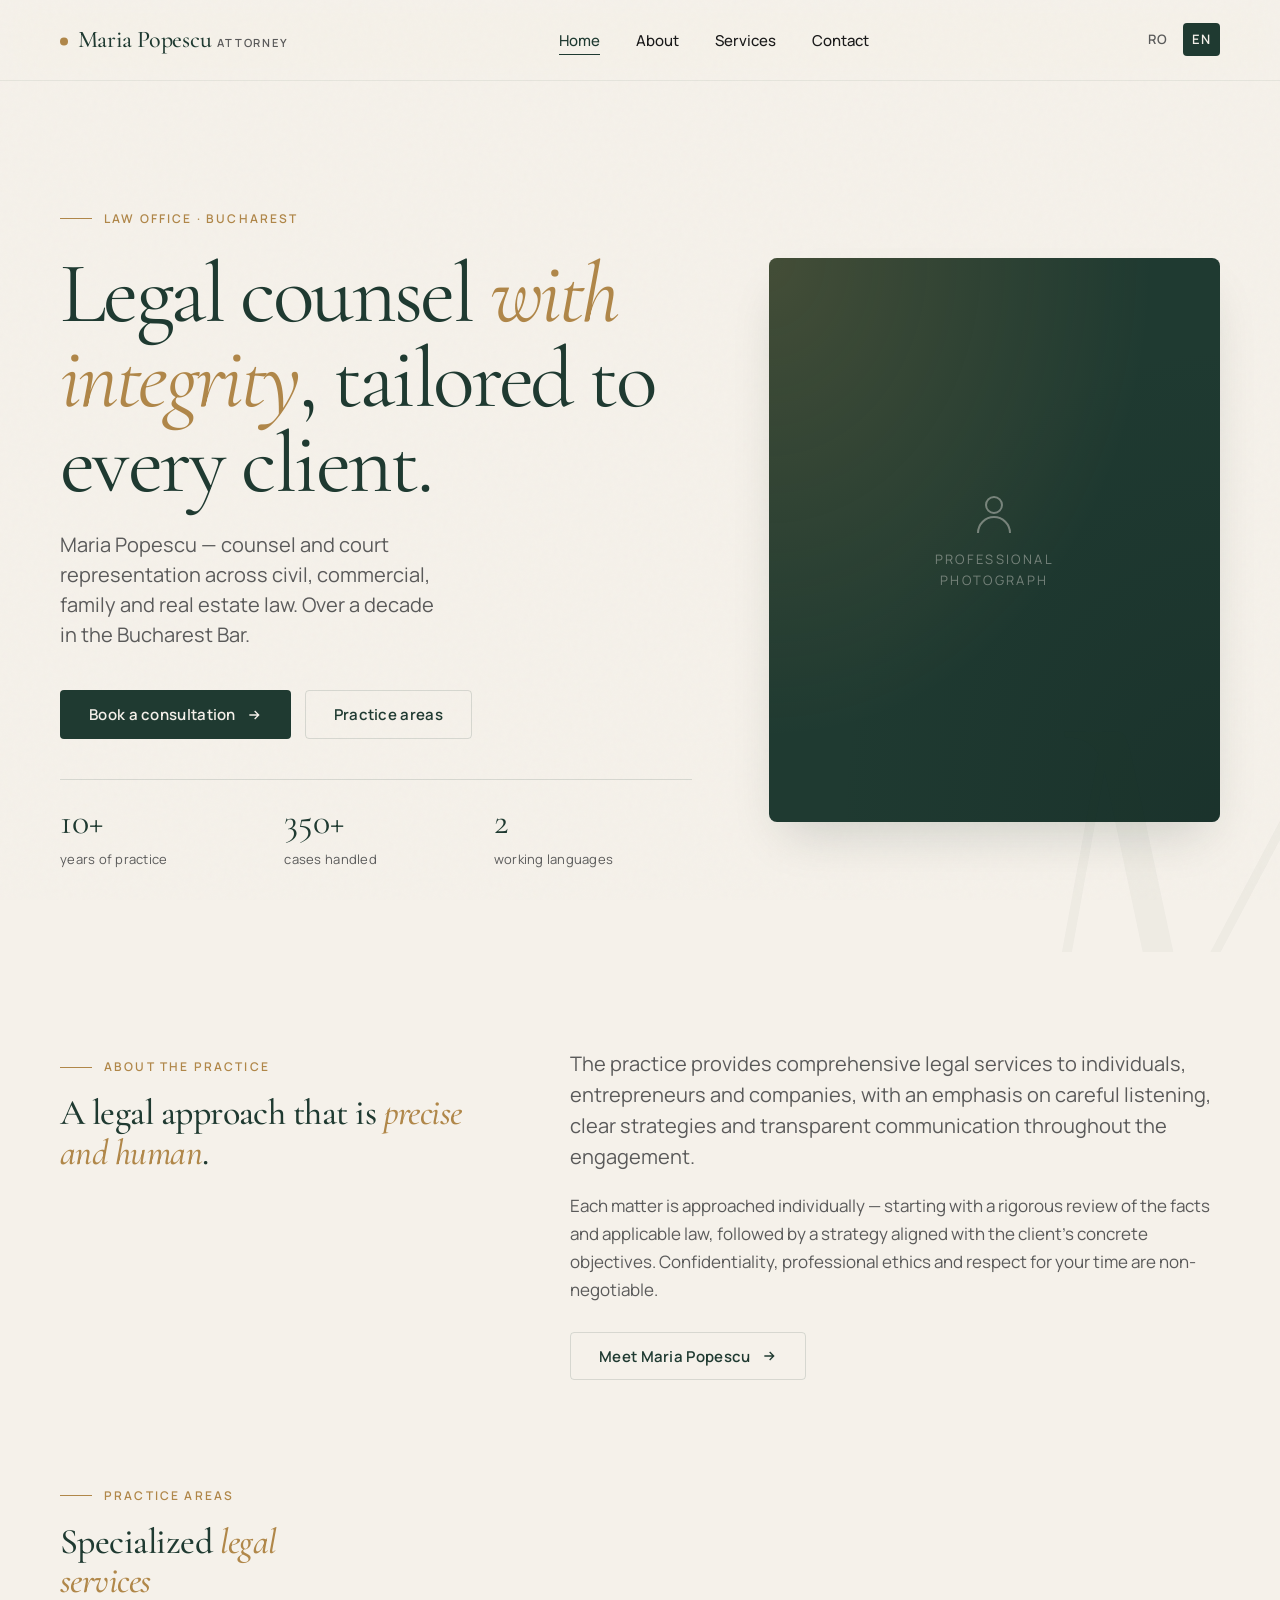
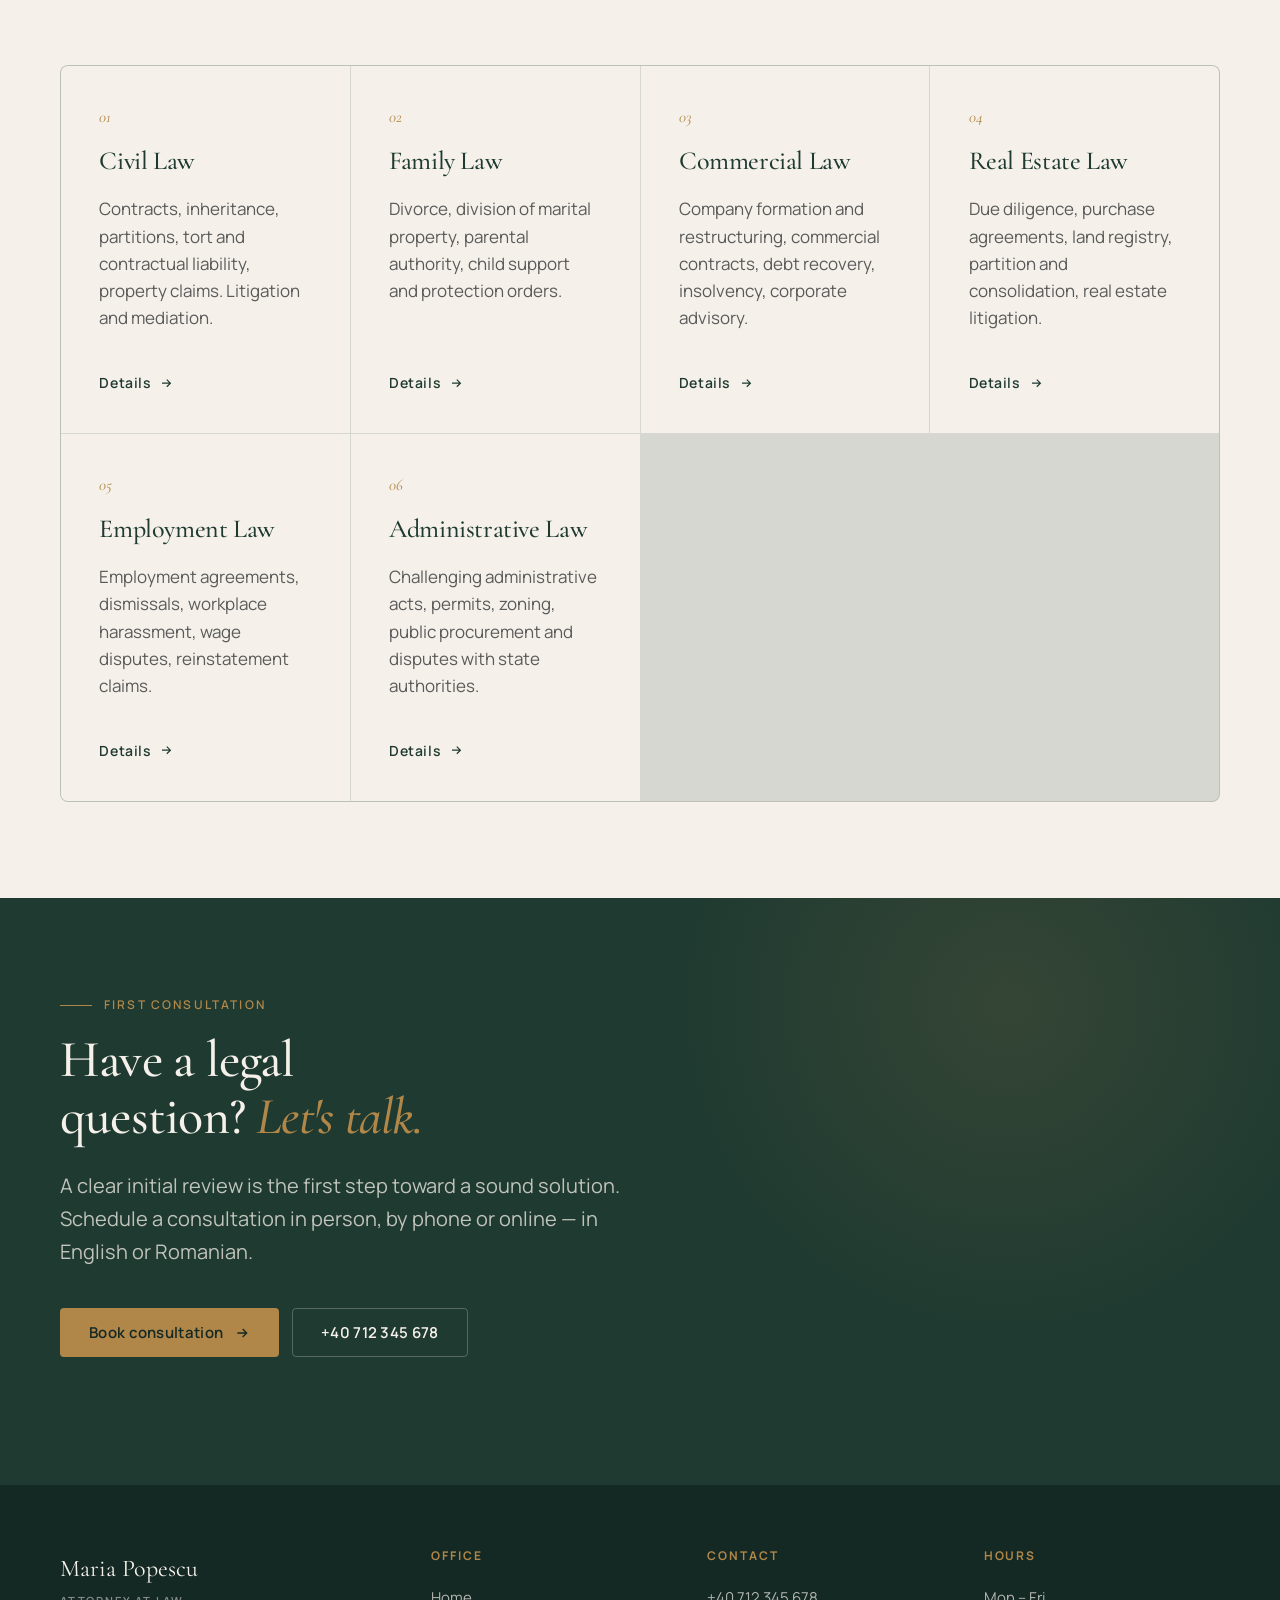
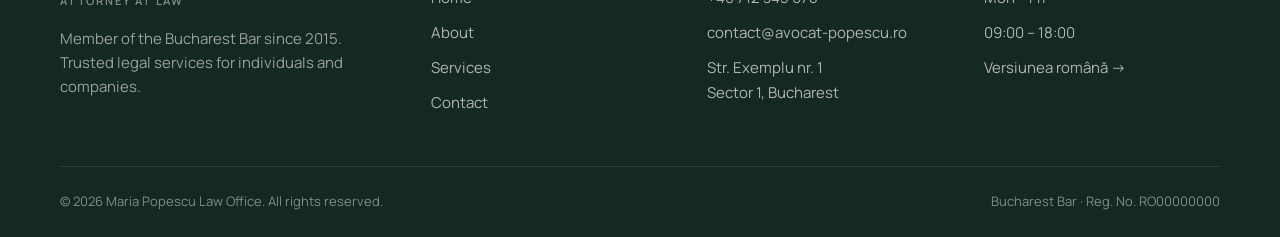
==== en/index.html @ a0d68b74 "first commit" ====
<!doctype html>
<html lang="en">
<head>
  <meta charset="utf-8" />
  <meta name="viewport" content="width=device-width,initial-scale=1" />

  <title>Maria Popescu, Attorney at Law — Bucharest, Romania | Civil, Commercial & Family Law</title>
  <meta name="description" content="Maria Popescu — Bucharest-based attorney with 10+ years of experience in civil, commercial, family and real estate law. Personalized legal counsel and court representation in Romania, in English and Romanian." />
  <meta name="keywords" content="lawyer Bucharest, attorney Romania, English-speaking lawyer Bucharest, Romanian civil law attorney, family law Romania, real estate lawyer Bucharest" />
  <meta name="author" content="Maria Popescu" />
  <meta name="robots" content="index, follow, max-image-preview:large" />
  <link rel="canonical" href="https://avocat-popescu.ro/en/" />

  <link rel="alternate" hreflang="ro" href="https://avocat-popescu.ro/" />
  <link rel="alternate" hreflang="en" href="https://avocat-popescu.ro/en/" />
  <link rel="alternate" hreflang="x-default" href="https://avocat-popescu.ro/" />

  <meta property="og:type" content="website" />
  <meta property="og:locale" content="en_US" />
  <meta property="og:locale:alternate" content="ro_RO" />
  <meta property="og:site_name" content="Maria Popescu, Attorney" />
  <meta property="og:title" content="Maria Popescu, Attorney at Law — Bucharest" />
  <meta property="og:description" content="Bucharest attorney — civil, commercial, family and real estate law. English and Romanian." />
  <meta property="og:url" content="https://avocat-popescu.ro/en/" />
  <meta property="og:image" content="https://avocat-popescu.ro/assets/og-image.jpg" />

  <meta name="twitter:card" content="summary_large_image" />
  <meta name="twitter:title" content="Maria Popescu, Attorney at Law — Bucharest" />
  <meta name="twitter:description" content="Bucharest attorney — civil, commercial, family and real estate law." />

  <meta name="theme-color" content="#1f3a31" />
  <link rel="icon" type="image/svg+xml" href="data:image/svg+xml,%3Csvg xmlns='http://www.w3.org/2000/svg' viewBox='0 0 32 32'%3E%3Crect width='32' height='32' rx='6' fill='%231f3a31'/%3E%3Ctext x='50%25' y='50%25' dy='.35em' text-anchor='middle' font-family='Georgia,serif' font-size='18' font-style='italic' fill='%23b08749'%3EM%3C/text%3E%3C/svg%3E" />

  <link rel="preconnect" href="https://fonts.googleapis.com" />
  <link rel="preconnect" href="https://fonts.gstatic.com" crossorigin />
  <link href="https://fonts.googleapis.com/css2?family=Cormorant+Garamond:ital,wght@0,400;0,500;0,600;1,400;1,500&family=Manrope:wght@300;400;500;600;700&display=swap" rel="stylesheet" />
  <link rel="stylesheet" href="../assets/styles.css" />

  <script type="application/ld+json">
  {
    "@context": "https://schema.org",
    "@graph": [
      {
        "@type": ["LegalService", "LocalBusiness", "Attorney"],
        "@id": "https://avocat-popescu.ro/en/#organization",
        "name": "Maria Popescu Law Office",
        "alternateName": "Maria Popescu, Attorney",
        "description": "Sole practitioner law office in Bucharest, specialized in civil, commercial, family and real estate law.",
        "url": "https://avocat-popescu.ro/en/",
        "telephone": "+40712345678",
        "email": "contact@avocat-popescu.ro",
        "priceRange": "$$",
        "image": "https://avocat-popescu.ro/assets/og-image.jpg",
        "address": {
          "@type": "PostalAddress",
          "streetAddress": "Str. Exemplu nr. 1",
          "addressLocality": "Bucharest",
          "addressRegion": "Sector 1",
          "postalCode": "010001",
          "addressCountry": "RO"
        },
        "geo": { "@type": "GeoCoordinates", "latitude": "44.4268", "longitude": "26.1025" },
        "openingHoursSpecification": [{
          "@type": "OpeningHoursSpecification",
          "dayOfWeek": ["Monday","Tuesday","Wednesday","Thursday","Friday"],
          "opens": "09:00", "closes": "18:00"
        }],
        "areaServed": { "@type": "Country", "name": "Romania" },
        "knowsLanguage": ["ro","en"]
      },
      {
        "@type": "Person",
        "@id": "https://avocat-popescu.ro/en/#person",
        "name": "Maria Popescu",
        "jobTitle": "Attorney at Law",
        "memberOf": { "@type": "Organization", "name": "Bucharest Bar Association" },
        "worksFor": { "@id": "https://avocat-popescu.ro/en/#organization" }
      }
    ]
  }
  </script>
</head>

<body>
  <header class="site-header">
    <div class="container">
      <nav class="nav" aria-label="Main navigation">
        <a href="/en/" class="brand">
          <span class="brand-mark" aria-hidden="true"></span>
          <span>Maria Popescu <small>Attorney</small></span>
        </a>
        <ul class="nav-links" data-open="false">
          <li><a href="/en/" aria-current="page">Home</a></li>
          <li><a href="/en/about.html">About</a></li>
          <li><a href="/en/services.html">Services</a></li>
          <li><a href="/en/contact.html">Contact</a></li>
        </ul>
        <div class="nav-right">
          <div class="lang-switch">
            <a href="/">RO</a>
            <a href="/en/" class="active">EN</a>
          </div>
          <button class="nav-toggle" type="button" aria-expanded="false" aria-label="Open menu"><span></span></button>
        </div>
      </nav>
    </div>
  </header>

  <main>
    <section class="hero">
      <div class="container">
        <div class="hero-grid">
          <div class="hero-content">
            <div class="hero-meta fade-up">
              <span class="eyebrow">Law Office · Bucharest</span>
            </div>
            <h1 class="fade-up delay-1">
              Legal counsel <em>with integrity</em>, tailored to every client.
            </h1>
            <p class="hero-tagline fade-up delay-2">
              Maria Popescu — counsel and court representation across civil, commercial, family and real estate law. Over a decade in the Bucharest Bar.
            </p>
            <div class="hero-actions fade-up delay-3">
              <a href="/en/contact.html" class="btn btn-primary btn-arrow">
                Book a consultation
                <svg viewBox="0 0 24 24" fill="none" stroke="currentColor" stroke-width="2"><path d="M5 12h14M13 6l6 6-6 6"/></svg>
              </a>
              <a href="/en/services.html" class="btn btn-ghost">Practice areas</a>
            </div>
            <div class="hero-stats fade-up delay-4">
              <div class="hero-stat"><span class="num">10+</span><span class="label">years of practice</span></div>
              <div class="hero-stat"><span class="num">350+</span><span class="label">cases handled</span></div>
              <div class="hero-stat"><span class="num">2</span><span class="label">working languages</span></div>
            </div>
          </div>
          <div class="hero-visual fade-up delay-2">
            <div class="hero-portrait">
              <div class="hero-decoration" aria-hidden="true"></div>
              <div class="hero-portrait-placeholder" aria-hidden="true">
                <svg viewBox="0 0 24 24" fill="none" stroke="currentColor" stroke-width="1"><circle cx="12" cy="8" r="4"/><path d="M4 22c0-4.4 3.6-8 8-8s8 3.6 8 8"/></svg>
                <span>Professional<br>photograph</span>
              </div>
            </div>
          </div>
        </div>
        <span class="hero-bg-letter" aria-hidden="true">M</span>
      </div>
    </section>

    <section class="section">
      <div class="container">
        <div class="two-col reveal">
          <div>
            <span class="eyebrow">About the practice</span>
            <h2 style="margin-top:1rem">A legal approach that is <em style="font-style:italic;color:var(--color-accent)">precise and human</em>.</h2>
          </div>
          <div>
            <p class="lead">
              The practice provides comprehensive legal services to individuals, entrepreneurs and companies, with an emphasis on careful listening, clear strategies and transparent communication throughout the engagement.
            </p>
            <p style="margin-top:1.25rem; color:var(--color-ink-muted)">
              Each matter is approached individually — starting with a rigorous review of the facts and applicable law, followed by a strategy aligned with the client's concrete objectives. Confidentiality, professional ethics and respect for your time are non-negotiable.
            </p>
            <p style="margin-top:1.75rem">
              <a href="/en/about.html" class="btn btn-ghost btn-arrow">
                Meet Maria Popescu
                <svg viewBox="0 0 24 24" fill="none" stroke="currentColor" stroke-width="2"><path d="M5 12h14M13 6l6 6-6 6"/></svg>
              </a>
            </p>
          </div>
        </div>
      </div>
    </section>

    <section class="section" style="padding-top:0">
      <div class="container">
        <div class="section-header reveal">
          <span class="eyebrow">Practice areas</span>
          <h2>Specialized <em style="font-style:italic;color:var(--color-accent)">legal services</em></h2>
        </div>
        <div class="services-grid reveal">
          <article class="service-card">
            <span class="service-num">01</span>
            <h3>Civil Law</h3>
            <p>Contracts, inheritance, partitions, tort and contractual liability, property claims. Litigation and mediation.</p>
            <a href="/en/services.html#civil" class="service-link">Details
              <svg viewBox="0 0 24 24" fill="none" stroke="currentColor" stroke-width="2"><path d="M5 12h14M13 6l6 6-6 6"/></svg></a>
          </article>
          <article class="service-card">
            <span class="service-num">02</span>
            <h3>Family Law</h3>
            <p>Divorce, division of marital property, parental authority, child support and protection orders.</p>
            <a href="/en/services.html#family" class="service-link">Details
              <svg viewBox="0 0 24 24" fill="none" stroke="currentColor" stroke-width="2"><path d="M5 12h14M13 6l6 6-6 6"/></svg></a>
          </article>
          <article class="service-card">
            <span class="service-num">03</span>
            <h3>Commercial Law</h3>
            <p>Company formation and restructuring, commercial contracts, debt recovery, insolvency, corporate advisory.</p>
            <a href="/en/services.html#commercial" class="service-link">Details
              <svg viewBox="0 0 24 24" fill="none" stroke="currentColor" stroke-width="2"><path d="M5 12h14M13 6l6 6-6 6"/></svg></a>
          </article>
          <article class="service-card">
            <span class="service-num">04</span>
            <h3>Real Estate Law</h3>
            <p>Due diligence, purchase agreements, land registry, partition and consolidation, real estate litigation.</p>
            <a href="/en/services.html#realestate" class="service-link">Details
              <svg viewBox="0 0 24 24" fill="none" stroke="currentColor" stroke-width="2"><path d="M5 12h14M13 6l6 6-6 6"/></svg></a>
          </article>
          <article class="service-card">
            <span class="service-num">05</span>
            <h3>Employment Law</h3>
            <p>Employment agreements, dismissals, workplace harassment, wage disputes, reinstatement claims.</p>
            <a href="/en/services.html#employment" class="service-link">Details
              <svg viewBox="0 0 24 24" fill="none" stroke="currentColor" stroke-width="2"><path d="M5 12h14M13 6l6 6-6 6"/></svg></a>
          </article>
          <article class="service-card">
            <span class="service-num">06</span>
            <h3>Administrative Law</h3>
            <p>Challenging administrative acts, permits, zoning, public procurement and disputes with state authorities.</p>
            <a href="/en/services.html#administrative" class="service-link">Details
              <svg viewBox="0 0 24 24" fill="none" stroke="currentColor" stroke-width="2"><path d="M5 12h14M13 6l6 6-6 6"/></svg></a>
          </article>
        </div>
      </div>
    </section>

    <section class="cta-strip">
      <div class="container">
        <div class="reveal">
          <span class="eyebrow" style="color:var(--color-accent)">First consultation</span>
          <h2 style="margin-top:1rem">Have a legal question? <em>Let's talk.</em></h2>
          <p>A clear initial review is the first step toward a sound solution. Schedule a consultation in person, by phone or online — in English or Romanian.</p>
          <div class="hero-actions">
            <a href="/en/contact.html" class="btn btn-primary btn-arrow">Book consultation
              <svg viewBox="0 0 24 24" fill="none" stroke="currentColor" stroke-width="2"><path d="M5 12h14M13 6l6 6-6 6"/></svg></a>
            <a href="tel:+40712345678" class="btn btn-ghost">+40 712 345 678</a>
          </div>
        </div>
      </div>
    </section>
  </main>

  <footer class="site-footer">
    <div class="container">
      <div class="footer-grid">
        <div>
          <span class="footer-brand">Maria Popescu<small>Attorney at Law</small></span>
          <p style="color:rgba(245,241,234,0.6); max-width:32ch; font-size:0.9375rem; line-height:1.6">
            Member of the Bucharest Bar since 2015. Trusted legal services for individuals and companies.
          </p>
        </div>
        <div class="footer-col">
          <h4>Office</h4>
          <ul>
            <li><a href="/en/">Home</a></li>
            <li><a href="/en/about.html">About</a></li>
            <li><a href="/en/services.html">Services</a></li>
            <li><a href="/en/contact.html">Contact</a></li>
          </ul>
        </div>
        <div class="footer-col">
          <h4>Contact</h4>
          <ul>
            <li><a href="tel:+40712345678">+40 712 345 678</a></li>
            <li><a href="mailto:contact@avocat-popescu.ro">contact@avocat-popescu.ro</a></li>
            <li>Str. Exemplu nr. 1<br>Sector 1, Bucharest</li>
          </ul>
        </div>
        <div class="footer-col">
          <h4>Hours</h4>
          <ul>
            <li>Mon – Fri</li>
            <li>09:00 – 18:00</li>
            <li style="margin-top:0.5rem"><a href="/">Versiunea română →</a></li>
          </ul>
        </div>
      </div>
      <div class="footer-meta">
        <span>© <span data-year>2026</span> Maria Popescu Law Office. All rights reserved.</span>
        <span>Bucharest Bar · Reg. No. RO00000000</span>
      </div>
    </div>
  </footer>

  <script src="../assets/script.js" defer></script>
</body>
</html>
---- assets/styles.css ----
/* =========================================================
   DESIGN TOKENS
   ========================================================= */
:root {
  /* Colors */
  --color-bg: #f5f1ea;
  --color-bg-dim: #ebe5d9;
  --color-bg-card: #faf7f1;
  --color-ink: #1a1a1a;
  --color-ink-muted: #5a5a5a;
  --color-ink-soft: #8a8a8a;
  --color-primary: #1f3a31;
  --color-primary-dark: #142824;
  --color-primary-soft: #2d4f43;
  --color-accent: #b08749;
  --color-accent-dark: #8f6c34;
  --color-line: rgba(31, 58, 49, 0.14);
  --color-line-soft: rgba(31, 58, 49, 0.07);

  /* Typography */
  --font-display: 'Cormorant Garamond', 'Times New Roman', serif;
  --font-body: 'Manrope', -apple-system, BlinkMacSystemFont, sans-serif;

  /* Scale */
  --step-fluid-1: clamp(0.875rem, 0.85rem + 0.1vw, 0.9375rem);
  --step-fluid-2: clamp(1rem, 0.96rem + 0.2vw, 1.0625rem);
  --step-fluid-3: clamp(1.125rem, 1.08rem + 0.3vw, 1.25rem);
  --step-fluid-4: clamp(1.375rem, 1.3rem + 0.5vw, 1.625rem);
  --step-fluid-5: clamp(1.75rem, 1.55rem + 1vw, 2.25rem);
  --step-fluid-6: clamp(2.25rem, 1.9rem + 1.75vw, 3.25rem);
  --step-fluid-7: clamp(3rem, 2.2rem + 4vw, 5.5rem);

  /* Spacing */
  --space-3xs: 0.25rem;
  --space-2xs: 0.5rem;
  --space-xs: 0.75rem;
  --space-sm: 1rem;
  --space-md: 1.5rem;
  --space-lg: 2.5rem;
  --space-xl: 4rem;
  --space-2xl: 6rem;
  --space-3xl: 9rem;

  /* Layout */
  --max-width: 1240px;
  --gutter: clamp(1.25rem, 4vw, 2.5rem);

  /* Effects */
  --radius-sm: 4px;
  --radius-md: 8px;
  --radius-lg: 16px;
  --shadow-sm: 0 1px 2px rgba(20, 40, 36, 0.06);
  --shadow-md: 0 8px 24px -8px rgba(20, 40, 36, 0.12);
  --shadow-lg: 0 24px 48px -16px rgba(20, 40, 36, 0.18);
  --transition: 280ms cubic-bezier(0.22, 1, 0.36, 1);
}

/* =========================================================
   RESET / BASE
   ========================================================= */
*, *::before, *::after { box-sizing: border-box; }

* { margin: 0; padding: 0; }

html {
  scroll-behavior: smooth;
  -webkit-text-size-adjust: 100%;
  text-size-adjust: 100%;
}

body {
  font-family: var(--font-body);
  font-size: var(--step-fluid-2);
  line-height: 1.65;
  color: var(--color-ink);
  background: var(--color-bg);
  font-weight: 400;
  -webkit-font-smoothing: antialiased;
  -moz-osx-font-smoothing: grayscale;
  overflow-x: hidden;
  min-height: 100vh;
}

img, picture, svg {
  display: block;
  max-width: 100%;
  height: auto;
}

a {
  color: inherit;
  text-decoration: none;
  transition: color var(--transition);
}

button {
  font: inherit;
  cursor: pointer;
  background: none;
  border: none;
  color: inherit;
}

ul, ol { list-style: none; }

::selection {
  background: var(--color-primary);
  color: var(--color-bg);
}

/* Subtle paper grain texture overlay */
body::before {
  content: '';
  position: fixed;
  inset: 0;
  pointer-events: none;
  z-index: 1000;
  opacity: 0.025;
  mix-blend-mode: multiply;
  background-image: url("data:image/svg+xml,%3Csvg viewBox='0 0 200 200' xmlns='http://www.w3.org/2000/svg'%3E%3Cfilter id='noise'%3E%3CfeTurbulence type='fractalNoise' baseFrequency='0.9' numOctaves='3' /%3E%3C/filter%3E%3Crect width='100%25' height='100%25' filter='url(%23noise)' /%3E%3C/svg%3E");
}

/* =========================================================
   TYPOGRAPHY
   ========================================================= */
h1, h2, h3, h4 {
  font-family: var(--font-display);
  font-weight: 500;
  line-height: 1.1;
  letter-spacing: -0.015em;
  color: var(--color-primary);
}

.display {
  font-family: var(--font-display);
  font-size: var(--step-fluid-7);
  font-weight: 400;
  line-height: 1;
  letter-spacing: -0.025em;
  color: var(--color-primary);
}

.display em {
  font-style: italic;
  color: var(--color-accent);
  font-weight: 400;
}

h1 { font-size: var(--step-fluid-6); }
h2 { font-size: var(--step-fluid-5); }
h3 { font-size: var(--step-fluid-4); }
h4 { font-size: var(--step-fluid-3); }

p { max-width: 65ch; }

.lead {
  font-size: var(--step-fluid-3);
  line-height: 1.55;
  color: var(--color-ink-muted);
  max-width: 58ch;
}

.eyebrow {
  font-family: var(--font-body);
  font-size: 0.75rem;
  font-weight: 600;
  letter-spacing: 0.18em;
  text-transform: uppercase;
  color: var(--color-accent);
  display: inline-flex;
  align-items: center;
  gap: 0.75rem;
}

.eyebrow::before {
  content: '';
  display: inline-block;
  width: 2rem;
  height: 1px;
  background: var(--color-accent);
}

/* =========================================================
   LAYOUT PRIMITIVES
   ========================================================= */
.container {
  width: 100%;
  max-width: var(--max-width);
  margin-inline: auto;
  padding-inline: var(--gutter);
}

.section {
  padding-block: clamp(3.5rem, 8vw, 6rem);
}

.section-tight { padding-block: clamp(2.5rem, 5vw, 4rem); }

.divider {
  height: 1px;
  background: var(--color-line);
  margin-block: 0;
}

/* =========================================================
   HEADER / NAV
   ========================================================= */
.site-header {
  position: sticky;
  top: 0;
  z-index: 100;
  background: rgba(245, 241, 234, 0.85);
  backdrop-filter: saturate(180%) blur(16px);
  -webkit-backdrop-filter: saturate(180%) blur(16px);
  border-bottom: 1px solid var(--color-line-soft);
}

.nav {
  display: flex;
  align-items: center;
  justify-content: space-between;
  padding-block: 1.25rem;
  gap: var(--space-md);
}

.brand {
  display: flex;
  align-items: baseline;
  gap: 0.6rem;
  font-family: var(--font-display);
  font-size: 1.5rem;
  font-weight: 500;
  color: var(--color-primary);
  letter-spacing: -0.01em;
  white-space: nowrap;
}

.brand-mark {
  width: 0.5rem;
  height: 0.5rem;
  background: var(--color-accent);
  border-radius: 50%;
  flex-shrink: 0;
  transform: translateY(-0.1rem);
}

.brand small {
  font-family: var(--font-body);
  font-size: 0.7rem;
  font-weight: 600;
  letter-spacing: 0.16em;
  text-transform: uppercase;
  color: var(--color-ink-muted);
}

.nav-links {
  display: flex;
  align-items: center;
  gap: 2.25rem;
}

.nav-links a {
  font-size: 0.9375rem;
  font-weight: 500;
  color: var(--color-ink);
  position: relative;
  padding-block: 0.25rem;
}

.nav-links a::after {
  content: '';
  position: absolute;
  left: 0;
  bottom: 0;
  width: 100%;
  height: 1px;
  background: var(--color-primary);
  transform: scaleX(0);
  transform-origin: right;
  transition: transform var(--transition);
}

.nav-links a:hover::after,
.nav-links a[aria-current="page"]::after {
  transform: scaleX(1);
  transform-origin: left;
}

.nav-links a[aria-current="page"] { color: var(--color-primary); }

.nav-right {
  display: flex;
  align-items: center;
  gap: var(--space-md);
}

.lang-switch {
  display: inline-flex;
  align-items: center;
  gap: 0.4rem;
  font-size: 0.8125rem;
  font-weight: 600;
  letter-spacing: 0.08em;
  text-transform: uppercase;
  color: var(--color-ink-muted);
}

.lang-switch a {
  padding: 0.35rem 0.55rem;
  border-radius: var(--radius-sm);
  transition: all var(--transition);
}

.lang-switch a.active {
  background: var(--color-primary);
  color: var(--color-bg);
}

.lang-switch a:not(.active):hover {
  color: var(--color-primary);
  background: var(--color-bg-dim);
}

.nav-toggle {
  display: none;
  width: 2.5rem;
  height: 2.5rem;
  align-items: center;
  justify-content: center;
  border: 1px solid var(--color-line);
  border-radius: var(--radius-sm);
}

.nav-toggle span {
  display: block;
  width: 1.1rem;
  height: 1.5px;
  background: var(--color-primary);
  position: relative;
}

.nav-toggle span::before,
.nav-toggle span::after {
  content: '';
  position: absolute;
  left: 0;
  width: 100%;
  height: 1.5px;
  background: var(--color-primary);
  transition: transform var(--transition);
}

.nav-toggle span::before { top: -6px; }
.nav-toggle span::after { top: 6px; }

.nav-toggle[aria-expanded="true"] span { background: transparent; }
.nav-toggle[aria-expanded="true"] span::before { transform: translateY(6px) rotate(45deg); }
.nav-toggle[aria-expanded="true"] span::after  { transform: translateY(-6px) rotate(-45deg); }

/* =========================================================
   BUTTONS
   ========================================================= */
.btn {
  display: inline-flex;
  align-items: center;
  gap: 0.65rem;
  padding: 0.95rem 1.75rem;
  font-size: 0.9375rem;
  font-weight: 600;
  letter-spacing: 0.02em;
  border-radius: var(--radius-sm);
  border: 1px solid transparent;
  transition: all var(--transition);
  cursor: pointer;
  text-align: center;
  line-height: 1;
}

.btn-primary {
  background: var(--color-primary);
  color: var(--color-bg);
}

.btn-primary:hover {
  background: var(--color-primary-dark);
  transform: translateY(-1px);
  box-shadow: var(--shadow-md);
}

.btn-ghost {
  background: transparent;
  color: var(--color-primary);
  border-color: var(--color-line);
}

.btn-ghost:hover {
  background: var(--color-primary);
  color: var(--color-bg);
  border-color: var(--color-primary);
}

.btn-arrow svg {
  width: 1rem;
  height: 1rem;
  transition: transform var(--transition);
}

.btn:hover .btn-arrow svg { transform: translateX(3px); }

/* =========================================================
   HERO
   ========================================================= */
.hero {
  position: relative;
  padding-block: clamp(4rem, 10vw, 8rem) clamp(3rem, 7vw, 5rem);
  overflow: hidden;
}

.hero-grid {
  display: grid;
  grid-template-columns: 1.4fr 1fr;
  gap: clamp(2rem, 6vw, 5rem);
  align-items: center;
}

.hero-content { position: relative; z-index: 2; }

.hero-meta {
  display: flex;
  align-items: center;
  gap: var(--space-md);
  margin-bottom: var(--space-md);
  flex-wrap: wrap;
}

.hero h1 {
  font-size: var(--step-fluid-7);
  font-weight: 400;
  line-height: 0.98;
  letter-spacing: -0.03em;
  margin-bottom: var(--space-md);
}

.hero h1 em {
  font-style: italic;
  font-weight: 400;
  color: var(--color-accent);
}

.hero-tagline {
  font-size: var(--step-fluid-3);
  line-height: 1.5;
  color: var(--color-ink-muted);
  margin-bottom: var(--space-lg);
  max-width: 32ch;
}

.hero-actions {
  display: flex;
  gap: 0.85rem;
  flex-wrap: wrap;
  margin-bottom: var(--space-lg);
}

.hero-stats {
  display: grid;
  grid-template-columns: repeat(3, auto);
  gap: clamp(1.25rem, 3vw, 2.5rem);
  padding-top: var(--space-md);
  border-top: 1px solid var(--color-line);
}

.hero-stat .num {
  font-family: var(--font-display);
  font-size: var(--step-fluid-5);
  line-height: 1;
  color: var(--color-primary);
  display: block;
  margin-bottom: 0.25rem;
}

.hero-stat .label {
  font-size: 0.8125rem;
  color: var(--color-ink-muted);
  letter-spacing: 0.02em;
}

/* Portrait card */
.hero-portrait {
  position: relative;
  aspect-ratio: 4 / 5;
  background: var(--color-primary);
  border-radius: var(--radius-md);
  overflow: hidden;
  box-shadow: var(--shadow-lg);
}

.hero-portrait::before {
  content: '';
  position: absolute;
  inset: 0;
  background:
    radial-gradient(ellipse at top left, rgba(176, 135, 73, 0.25), transparent 60%),
    radial-gradient(ellipse at bottom right, rgba(20, 40, 36, 0.4), transparent 60%);
}

.hero-portrait-placeholder {
  position: absolute;
  inset: 0;
  display: flex;
  flex-direction: column;
  align-items: center;
  justify-content: center;
  gap: 0.75rem;
  color: rgba(245, 241, 234, 0.4);
  font-size: 0.8125rem;
  letter-spacing: 0.18em;
  text-transform: uppercase;
  text-align: center;
  padding: 1.5rem;
}

.hero-portrait-placeholder svg {
  width: 3rem;
  height: 3rem;
  stroke: currentColor;
}

.hero-portrait img {
  position: absolute;
  inset: 0;
  width: 100%;
  height: 100%;
  object-fit: cover;
}

.hero-decoration {
  position: absolute;
  top: -1rem;
  right: -1rem;
  bottom: -1rem;
  left: -1rem;
  border: 1px solid var(--color-accent);
  border-radius: var(--radius-md);
  z-index: -1;
  opacity: 0.4;
}

.hero-bg-letter {
  position: absolute;
  bottom: -12rem;
  right: -6rem;
  font-family: var(--font-display);
  font-size: 32rem;
  font-style: italic;
  color: var(--color-primary);
  opacity: 0.03;
  pointer-events: none;
  line-height: 1;
  z-index: 0;
}

/* =========================================================
   SERVICES / CARDS
   ========================================================= */
.services-grid {
  display: grid;
  grid-template-columns: repeat(auto-fit, minmax(280px, 1fr));
  gap: 1px;
  background: var(--color-line);
  border: 1px solid var(--color-line);
  border-radius: var(--radius-md);
  overflow: hidden;
  margin-top: var(--space-xl);
}

.service-card {
  background: var(--color-bg);
  padding: clamp(1.75rem, 3vw, 2.5rem);
  display: flex;
  flex-direction: column;
  gap: var(--space-sm);
  transition: background var(--transition);
  position: relative;
}

.service-card:hover { background: var(--color-bg-card); }

.service-num {
  font-family: var(--font-display);
  font-size: 1rem;
  font-style: italic;
  color: var(--color-accent);
  display: block;
}

.service-card h3 {
  font-size: var(--step-fluid-4);
  margin-bottom: 0.25rem;
}

.service-card p {
  color: var(--color-ink-muted);
  font-size: var(--step-fluid-2);
  line-height: 1.6;
}

.service-link {
  margin-top: auto;
  padding-top: var(--space-md);
  font-size: 0.875rem;
  font-weight: 600;
  letter-spacing: 0.04em;
  color: var(--color-primary);
  display: inline-flex;
  align-items: center;
  gap: 0.5rem;
}

.service-link svg {
  width: 0.9rem;
  height: 0.9rem;
  transition: transform var(--transition);
}

.service-card:hover .service-link svg { transform: translateX(3px); }

/* Two-column layout */
.two-col {
  display: grid;
  grid-template-columns: 1fr 1.5fr;
  gap: clamp(2rem, 6vw, 5rem);
  align-items: start;
}

.two-col-narrow { grid-template-columns: 1fr 2fr; }

.section-header {
  margin-bottom: var(--space-xl);
}

.section-header h2 {
  margin-top: var(--space-sm);
  max-width: 18ch;
}

/* =========================================================
   ABOUT / BIO
   ========================================================= */
.about-grid {
  display: grid;
  grid-template-columns: 1fr 1.4fr;
  gap: clamp(2rem, 6vw, 5rem);
  align-items: start;
}

.about-image {
  position: sticky;
  top: 6rem;
  aspect-ratio: 3 / 4;
  background: var(--color-primary);
  border-radius: var(--radius-md);
  overflow: hidden;
  box-shadow: var(--shadow-md);
}

.about-image::before {
  content: '';
  position: absolute;
  inset: 0;
  background:
    radial-gradient(ellipse at top, rgba(176, 135, 73, 0.2), transparent 60%);
}

.about-content > * + * { margin-top: var(--space-md); }

.about-content h2 { max-width: 16ch; }

.about-content p { color: var(--color-ink-muted); }

.about-content p.lead { color: var(--color-ink); }

.credentials {
  margin-top: var(--space-xl);
  border-top: 1px solid var(--color-line);
  padding-top: var(--space-lg);
}

.credentials h3 {
  font-family: var(--font-body);
  font-size: 0.75rem;
  font-weight: 700;
  letter-spacing: 0.16em;
  text-transform: uppercase;
  color: var(--color-ink-soft);
  margin-bottom: var(--space-md);
}

.credentials-list {
  display: grid;
  grid-template-columns: repeat(auto-fit, minmax(220px, 1fr));
  gap: var(--space-md) var(--space-lg);
}

.credential-item {
  border-left: 2px solid var(--color-accent);
  padding-left: var(--space-sm);
}

.credential-item .year {
  font-family: var(--font-display);
  font-size: 1.5rem;
  color: var(--color-primary);
  display: block;
}

.credential-item .desc {
  font-size: 0.9375rem;
  color: var(--color-ink-muted);
  line-height: 1.5;
}

/* =========================================================
   CTA STRIP
   ========================================================= */
.cta-strip {
  background: var(--color-primary);
  color: var(--color-bg);
  padding-block: clamp(3.5rem, 7vw, 5.5rem);
  position: relative;
  overflow: hidden;
}

.cta-strip::before {
  content: '';
  position: absolute;
  top: -50%;
  right: -10%;
  width: 50rem;
  height: 50rem;
  background: radial-gradient(circle, rgba(176, 135, 73, 0.15), transparent 60%);
  pointer-events: none;
}

.cta-strip h2 {
  color: var(--color-bg);
  font-size: var(--step-fluid-6);
  max-width: 16ch;
  margin-bottom: var(--space-md);
}

.cta-strip h2 em {
  font-style: italic;
  color: var(--color-accent);
}

.cta-strip p {
  color: rgba(245, 241, 234, 0.75);
  font-size: var(--step-fluid-3);
  max-width: 50ch;
  margin-bottom: var(--space-lg);
}

.cta-strip .btn-primary {
  background: var(--color-accent);
  color: var(--color-primary-dark);
}

.cta-strip .btn-primary:hover {
  background: var(--color-bg);
  color: var(--color-primary-dark);
}

.cta-strip .btn-ghost {
  border-color: rgba(245, 241, 234, 0.25);
  color: var(--color-bg);
}

.cta-strip .btn-ghost:hover {
  background: var(--color-bg);
  color: var(--color-primary);
  border-color: var(--color-bg);
}

/* =========================================================
   CONTACT / FORM
   ========================================================= */
.contact-grid {
  display: grid;
  grid-template-columns: 1fr 1.3fr;
  gap: clamp(2rem, 6vw, 5rem);
  align-items: start;
}

.contact-info > * + * { margin-top: var(--space-lg); }

.contact-block {
  border-top: 1px solid var(--color-line);
  padding-top: var(--space-md);
}

.contact-block .label {
  font-size: 0.75rem;
  font-weight: 700;
  letter-spacing: 0.16em;
  text-transform: uppercase;
  color: var(--color-ink-soft);
  margin-bottom: 0.5rem;
}

.contact-block .value {
  font-family: var(--font-display);
  font-size: var(--step-fluid-4);
  color: var(--color-primary);
  line-height: 1.3;
}

.contact-block a.value:hover { color: var(--color-accent); }

.form-card {
  background: var(--color-bg-card);
  border: 1px solid var(--color-line);
  border-radius: var(--radius-md);
  padding: clamp(1.75rem, 4vw, 2.75rem);
}

.form-field {
  display: flex;
  flex-direction: column;
  gap: 0.4rem;
  margin-bottom: var(--space-md);
}

.form-field label {
  font-size: 0.8125rem;
  font-weight: 600;
  letter-spacing: 0.06em;
  text-transform: uppercase;
  color: var(--color-ink-muted);
}

.form-field input,
.form-field textarea,
.form-field select {
  width: 100%;
  padding: 0.85rem 1rem;
  font: inherit;
  font-size: 0.9375rem;
  color: var(--color-ink);
  background: var(--color-bg);
  border: 1px solid var(--color-line);
  border-radius: var(--radius-sm);
  transition: all var(--transition);
}

.form-field input:focus,
.form-field textarea:focus,
.form-field select:focus {
  outline: none;
  border-color: var(--color-primary);
  box-shadow: 0 0 0 3px rgba(31, 58, 49, 0.08);
}

.form-field textarea {
  resize: vertical;
  min-height: 7rem;
}

.form-row {
  display: grid;
  grid-template-columns: 1fr 1fr;
  gap: var(--space-md);
}

.form-note {
  font-size: 0.8125rem;
  color: var(--color-ink-soft);
  margin-top: var(--space-sm);
}

/* =========================================================
   FOOTER
   ========================================================= */
.site-footer {
  background: var(--color-primary-dark);
  color: rgba(245, 241, 234, 0.7);
  padding-block: var(--space-xl) var(--space-md);
  font-size: 0.9375rem;
}

.footer-grid {
  display: grid;
  grid-template-columns: 1.4fr 1fr 1fr 1fr;
  gap: var(--space-lg);
  padding-bottom: var(--space-lg);
  border-bottom: 1px solid rgba(245, 241, 234, 0.1);
}

.footer-brand {
  font-family: var(--font-display);
  font-size: 1.5rem;
  color: var(--color-bg);
  margin-bottom: var(--space-sm);
  display: block;
}

.footer-brand small {
  font-family: var(--font-body);
  font-size: 0.7rem;
  font-weight: 600;
  letter-spacing: 0.16em;
  text-transform: uppercase;
  color: rgba(245, 241, 234, 0.5);
  display: block;
  margin-top: 0.25rem;
}

.footer-col h4 {
  font-family: var(--font-body);
  font-size: 0.75rem;
  font-weight: 700;
  letter-spacing: 0.16em;
  text-transform: uppercase;
  color: var(--color-accent);
  margin-bottom: var(--space-md);
}

.footer-col ul li { margin-bottom: 0.65rem; }

.footer-col a {
  color: rgba(245, 241, 234, 0.7);
  transition: color var(--transition);
}

.footer-col a:hover { color: var(--color-bg); }

.footer-meta {
  display: flex;
  justify-content: space-between;
  align-items: center;
  padding-top: var(--space-md);
  font-size: 0.8125rem;
  color: rgba(245, 241, 234, 0.5);
  flex-wrap: wrap;
  gap: var(--space-sm);
}

/* =========================================================
   PAGE HEADERS (inner pages)
   ========================================================= */
.page-header {
  padding-block: clamp(3rem, 7vw, 5rem) clamp(2rem, 4vw, 3rem);
  position: relative;
}

.page-header .eyebrow { margin-bottom: var(--space-sm); }

.page-header h1 {
  font-size: var(--step-fluid-7);
  font-weight: 400;
  line-height: 1;
  letter-spacing: -0.025em;
  max-width: 16ch;
  margin-bottom: var(--space-md);
}

.page-header h1 em {
  font-style: italic;
  color: var(--color-accent);
}

.page-header .lead { max-width: 52ch; }

.breadcrumb {
  display: flex;
  align-items: center;
  gap: 0.5rem;
  font-size: 0.8125rem;
  color: var(--color-ink-soft);
  margin-bottom: var(--space-md);
}

.breadcrumb a:hover { color: var(--color-primary); }

.breadcrumb-sep { opacity: 0.4; }

/* =========================================================
   ANIMATIONS
   ========================================================= */
@keyframes fadeUp {
  from { opacity: 0; transform: translateY(20px); }
  to   { opacity: 1; transform: translateY(0); }
}

.fade-up {
  opacity: 0;
  animation: fadeUp 0.9s cubic-bezier(0.22, 1, 0.36, 1) forwards;
}

.fade-up.delay-1 { animation-delay: 0.1s; }
.fade-up.delay-2 { animation-delay: 0.2s; }
.fade-up.delay-3 { animation-delay: 0.3s; }
.fade-up.delay-4 { animation-delay: 0.4s; }

.reveal {
  opacity: 0;
  transform: translateY(24px);
  transition: opacity 0.9s cubic-bezier(0.22, 1, 0.36, 1),
              transform 0.9s cubic-bezier(0.22, 1, 0.36, 1);
}

.reveal.in-view {
  opacity: 1;
  transform: translateY(0);
}

@media (prefers-reduced-motion: reduce) {
  *, *::before, *::after {
    animation-duration: 0.01ms !important;
    animation-iteration-count: 1 !important;
    transition-duration: 0.01ms !important;
    scroll-behavior: auto !important;
  }
}

/* =========================================================
   RESPONSIVE
   ========================================================= */
@media (max-width: 900px) {
  .hero-grid { grid-template-columns: 1fr; }
  .hero-portrait { max-width: 380px; margin-inline: auto; }
  .two-col, .two-col-narrow, .about-grid, .contact-grid {
    grid-template-columns: 1fr;
  }
  .about-image { position: static; max-width: 380px; }
  .footer-grid { grid-template-columns: 1fr 1fr; }
}

@media (max-width: 720px) {
  .nav-toggle { display: inline-flex; }
  .nav-links {
    position: absolute;
    top: 100%;
    left: 0;
    right: 0;
    flex-direction: column;
    align-items: flex-start;
    gap: 0;
    background: var(--color-bg);
    border-bottom: 1px solid var(--color-line);
    padding: 1rem var(--gutter) 1.5rem;
    transform: translateY(-110%);
    opacity: 0;
    pointer-events: none;
    transition: all var(--transition);
  }
  .nav-links[data-open="true"] {
    transform: translateY(0);
    opacity: 1;
    pointer-events: auto;
  }
  .nav-links li {
    width: 100%;
    border-bottom: 1px solid var(--color-line-soft);
  }
  .nav-links a {
    display: block;
    padding-block: 0.85rem;
    font-size: 1rem;
  }
  .form-row { grid-template-columns: 1fr; }
  .hero-stats { grid-template-columns: 1fr; gap: var(--space-sm); }
  .hero-stats .hero-stat { display: flex; align-items: baseline; gap: 1rem; border-bottom: 1px solid var(--color-line-soft); padding-bottom: 0.5rem; }
  .hero-stats .hero-stat:last-child { border-bottom: none; }
  .footer-grid { grid-template-columns: 1fr; }
}

@media (max-width: 480px) {
  .hero-actions .btn { width: 100%; justify-content: center; }
  .brand small { display: none; }
}
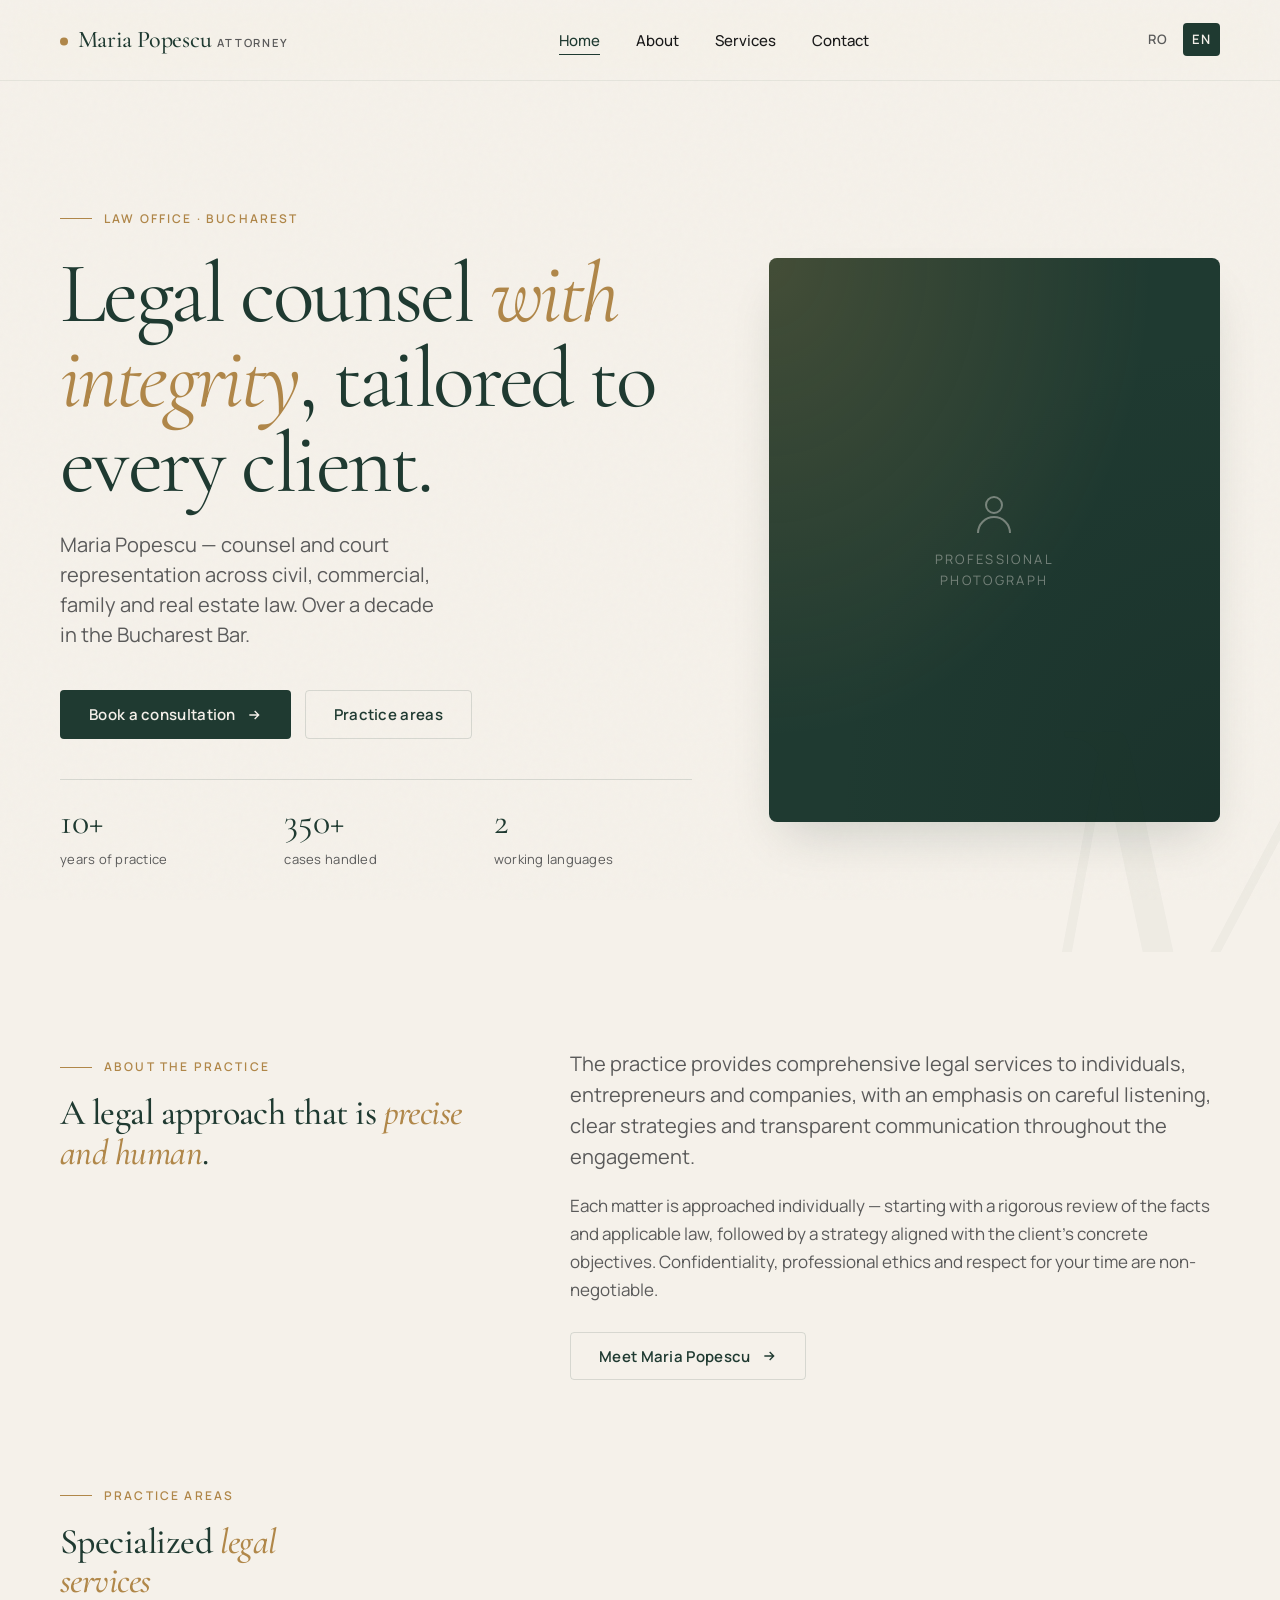
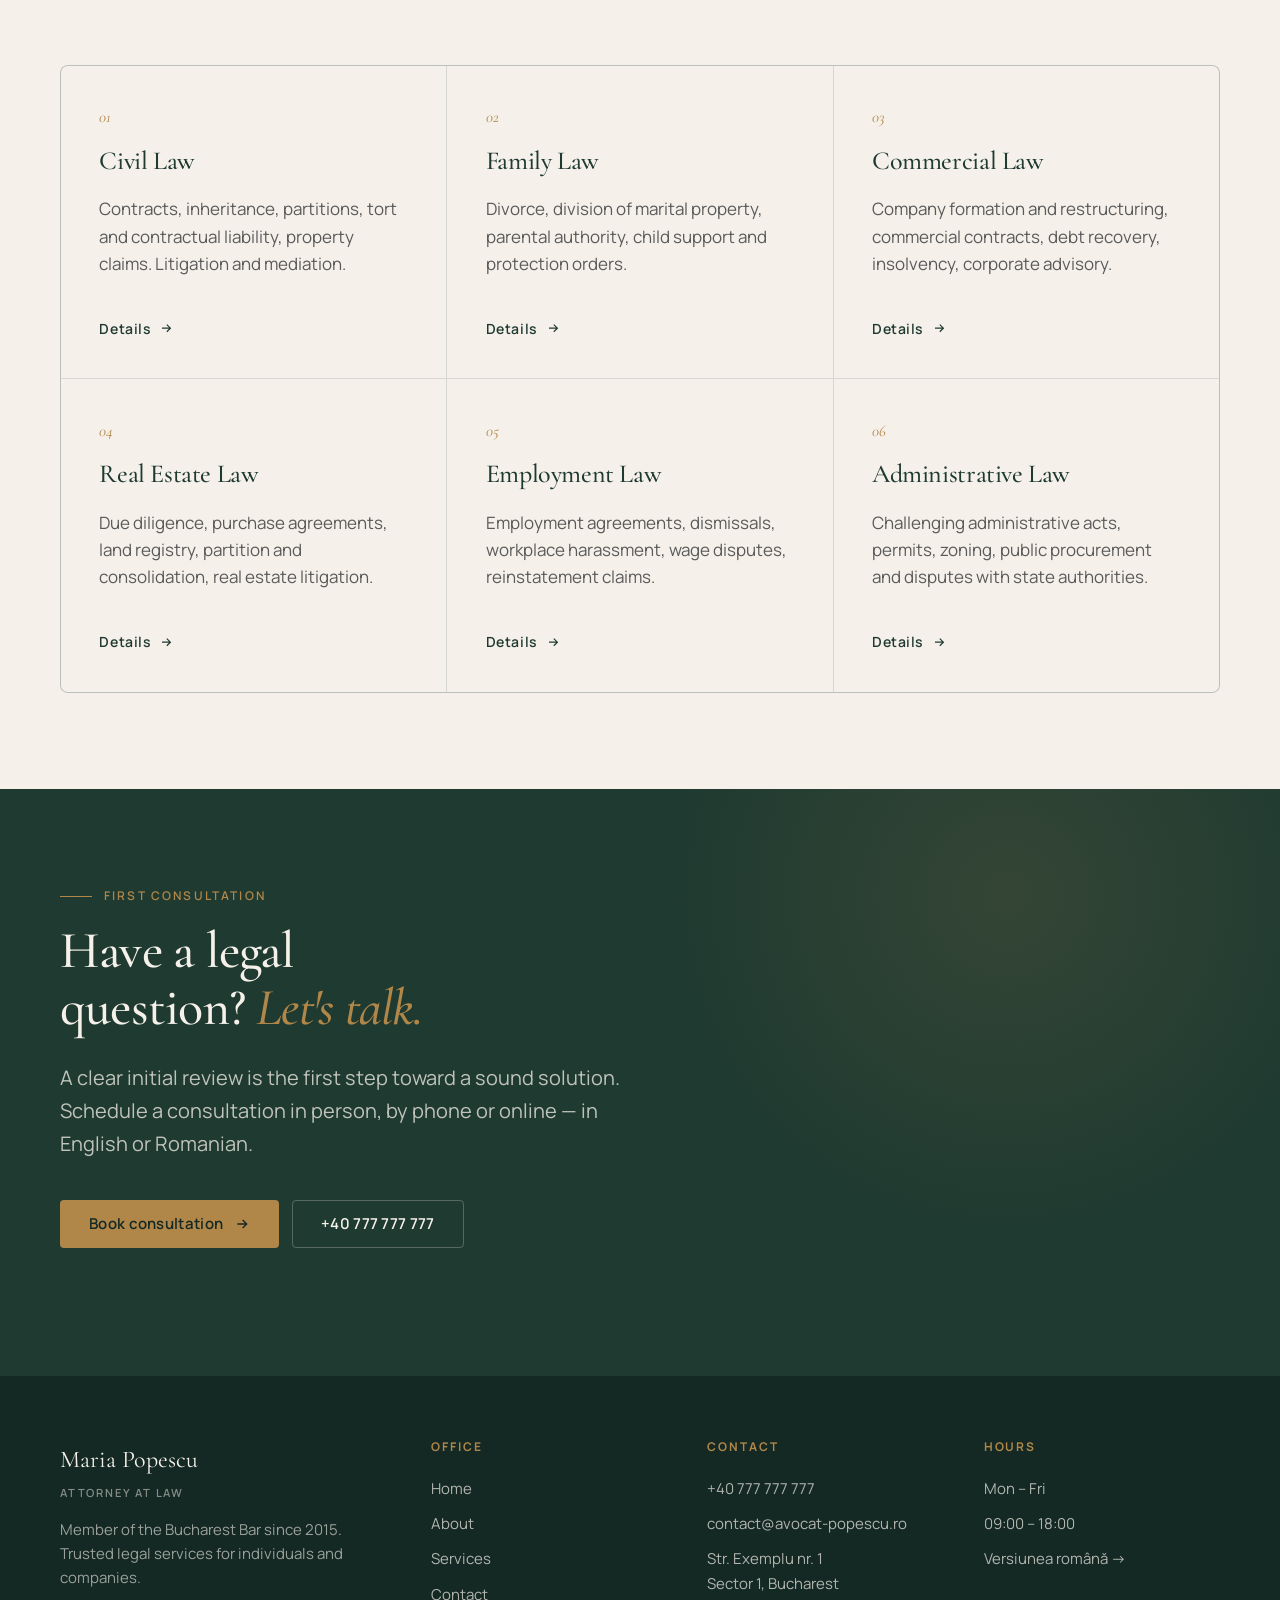
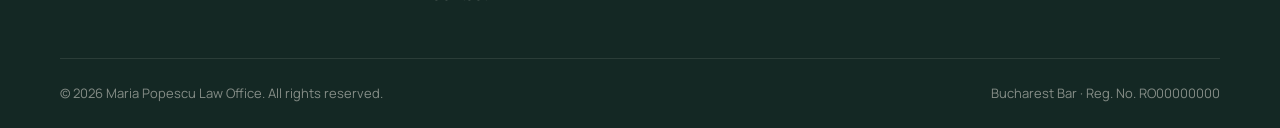
==== commit 14b190ce: "commit 2" ====
--- a/en/index.html
+++ b/en/index.html
@@ -234,7 +234,7 @@
           <div class="hero-actions">
             <a href="/en/contact.html" class="btn btn-primary btn-arrow">Book consultation
               <svg viewBox="0 0 24 24" fill="none" stroke="currentColor" stroke-width="2"><path d="M5 12h14M13 6l6 6-6 6"/></svg></a>
-            <a href="tel:+40712345678" class="btn btn-ghost">+40 712 345 678</a>
+            <a href="tel:+40712345678" class="btn btn-ghost">+40 777 777 777</a>
           </div>
         </div>
       </div>
@@ -262,7 +262,7 @@
         <div class="footer-col">
           <h4>Contact</h4>
           <ul>
-            <li><a href="tel:+40712345678">+40 712 345 678</a></li>
+            <li><a href="tel:+40712345678">+40 777 777 777</a></li>
             <li><a href="mailto:contact@avocat-popescu.ro">contact@avocat-popescu.ro</a></li>
             <li>Str. Exemplu nr. 1<br>Sector 1, Bucharest</li>
           </ul>
--- a/assets/styles.css
+++ b/assets/styles.css
@@ -565,13 +565,21 @@
    ========================================================= */
 .services-grid {
   display: grid;
-  grid-template-columns: repeat(auto-fit, minmax(280px, 1fr));
+  grid-template-columns: repeat(3, 1fr);
   gap: 1px;
   background: var(--color-line);
   border: 1px solid var(--color-line);
   border-radius: var(--radius-md);
   overflow: hidden;
   margin-top: var(--space-xl);
+}
+
+@media (max-width: 900px) {
+  .services-grid { grid-template-columns: repeat(2, 1fr); }
+}
+
+@media (max-width: 560px) {
+  .services-grid { grid-template-columns: 1fr; }
 }
 
 .service-card {
@@ -816,6 +824,24 @@
 }
 
 .contact-block a.value:hover { color: var(--color-accent); }
+
+.contact-block a.value.contact-whatsapp {
+  display: inline-flex;
+  align-items: center;
+  gap: 0.6rem;
+}
+
+.contact-block a.value.contact-whatsapp svg {
+  width: 0.9em;
+  height: 0.9em;
+  flex-shrink: 0;
+  color: #25D366;
+  transition: color var(--transition);
+}
+
+.contact-block a.value.contact-whatsapp:hover svg {
+  color: var(--color-accent);
+}
 
 .form-card {
   background: var(--color-bg-card);
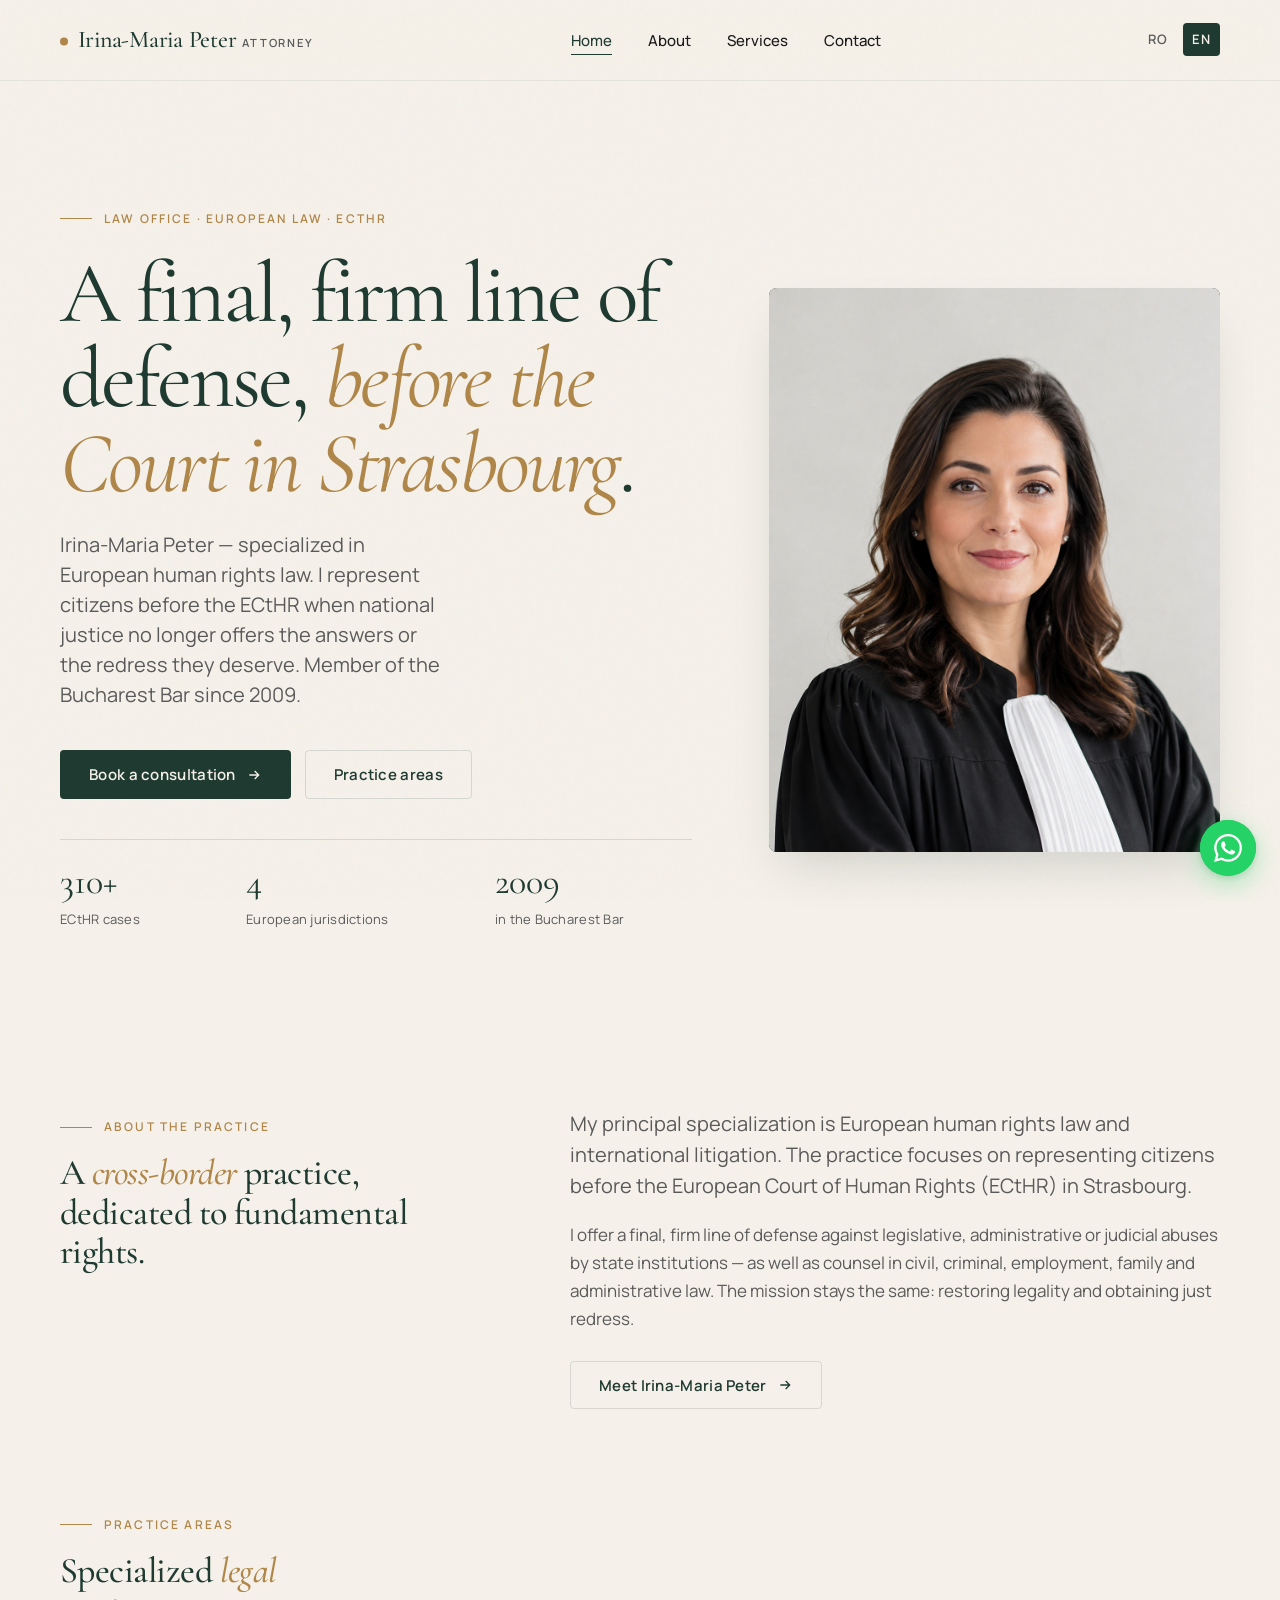
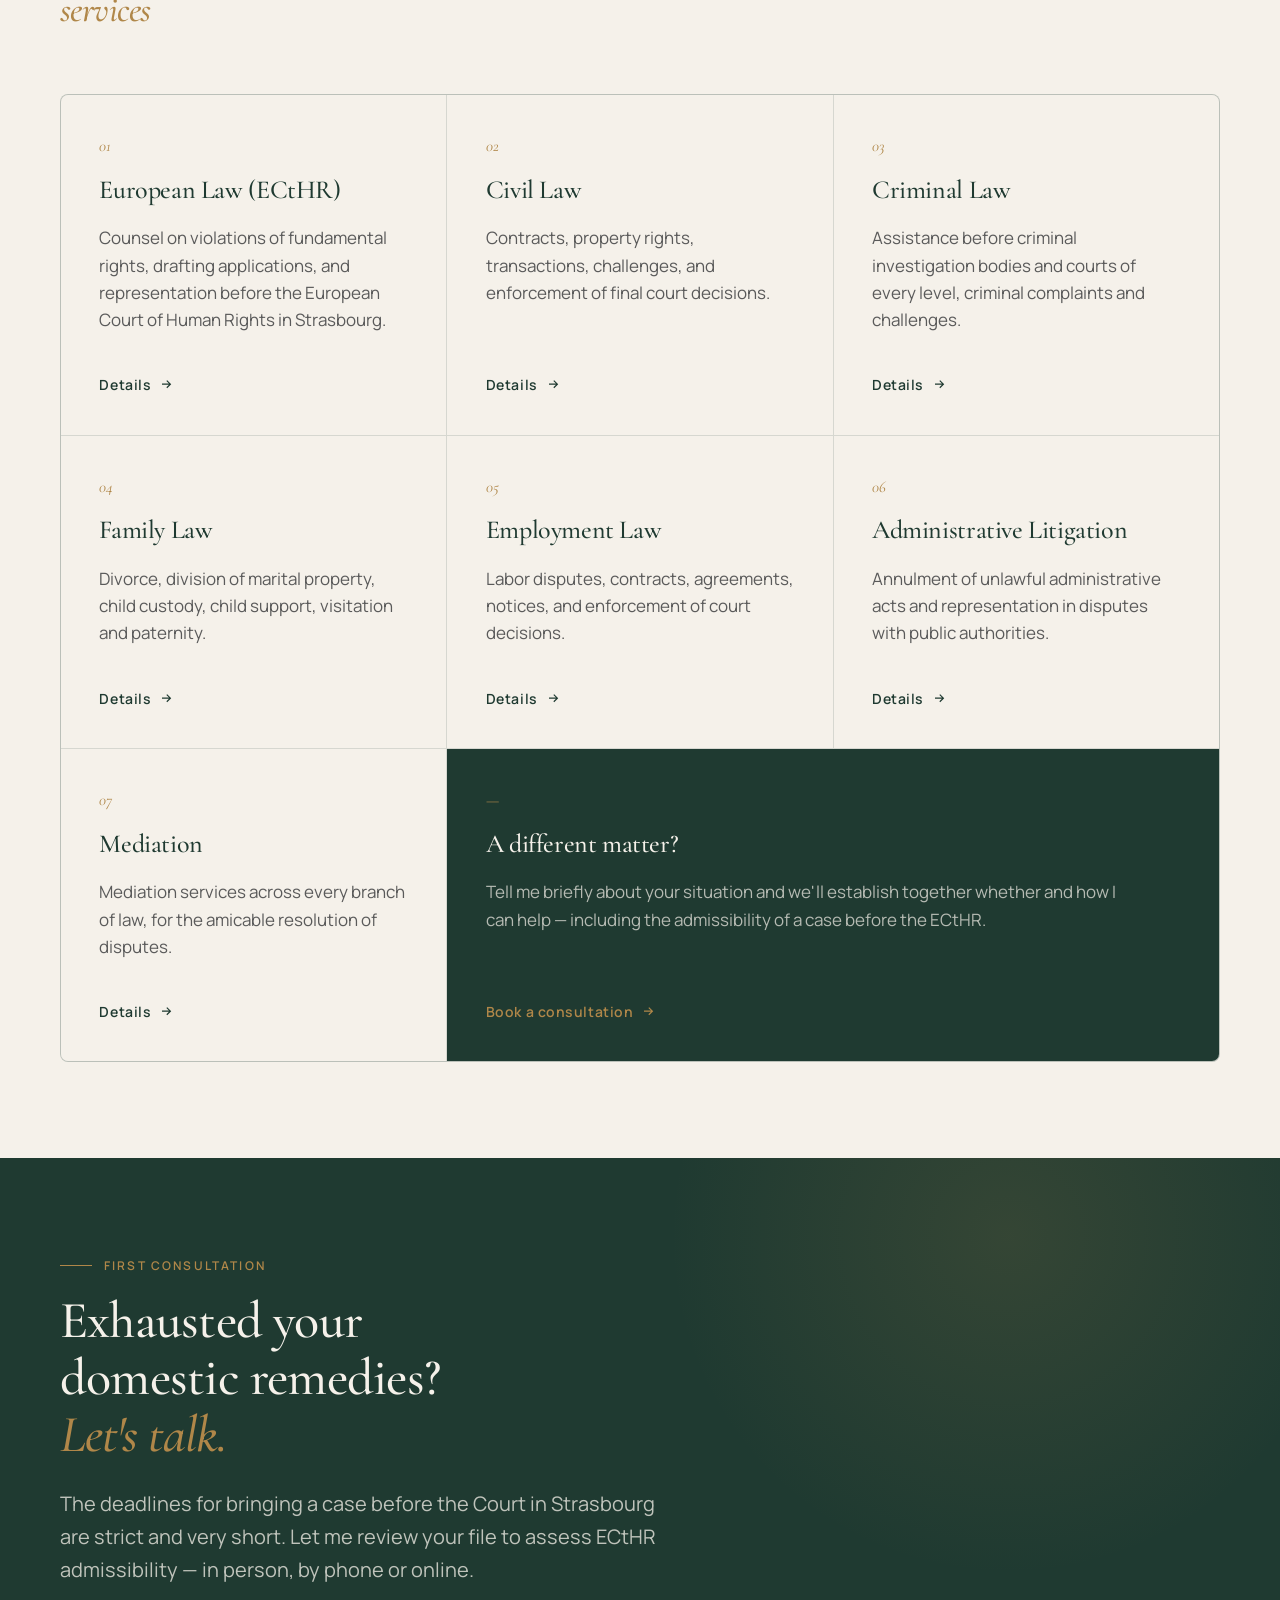
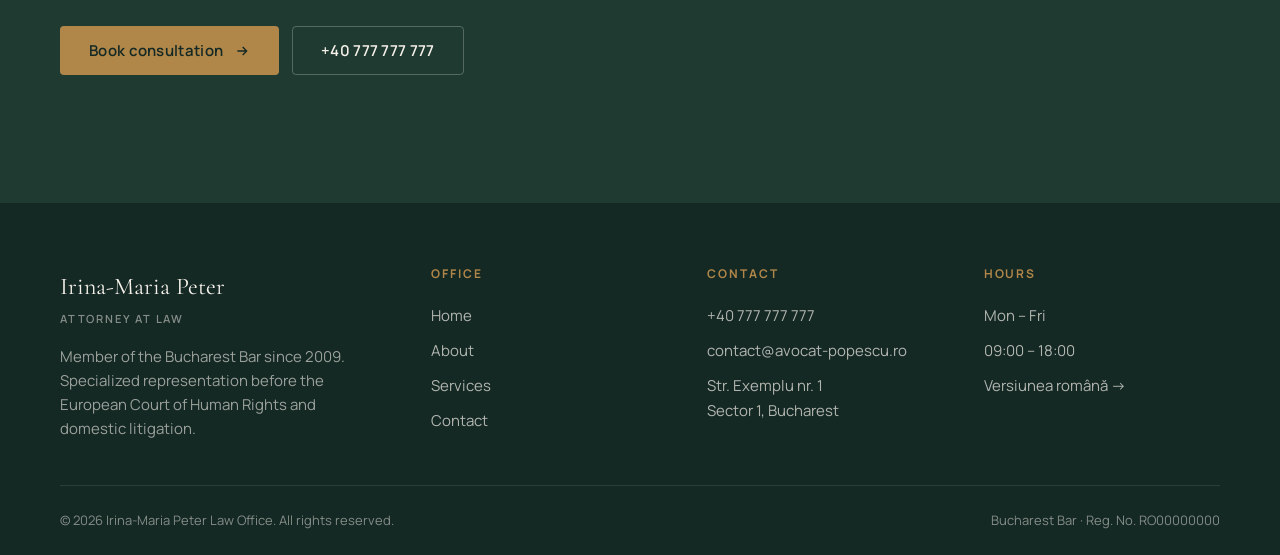
==== commit ce8cb696: "updated text with real data content" ====
--- a/en/index.html
+++ b/en/index.html
@@ -4,10 +4,10 @@
   <meta charset="utf-8" />
   <meta name="viewport" content="width=device-width,initial-scale=1" />
 
-  <title>Maria Popescu, Attorney at Law — Bucharest, Romania | Civil, Commercial & Family Law</title>
-  <meta name="description" content="Maria Popescu — Bucharest-based attorney with 10+ years of experience in civil, commercial, family and real estate law. Personalized legal counsel and court representation in Romania, in English and Romanian." />
-  <meta name="keywords" content="lawyer Bucharest, attorney Romania, English-speaking lawyer Bucharest, Romanian civil law attorney, family law Romania, real estate lawyer Bucharest" />
-  <meta name="author" content="Maria Popescu" />
+  <title>Irina-Maria Peter, Attorney at Law — ECtHR & Human Rights Litigation | Bucharest</title>
+  <meta name="description" content="Irina-Maria Peter — attorney in the Bucharest Bar since 2009, specialized in European human rights law. 310+ cases before the European Court of Human Rights (Strasbourg), plus civil, criminal, employment, family and administrative law." />
+  <meta name="keywords" content="ECHR lawyer, human rights attorney, Strasbourg lawyer, European Court of Human Rights, Bucharest attorney, international litigation, Irina-Maria Peter attorney, European law Romania" />
+  <meta name="author" content="Irina-Maria Peter" />
   <meta name="robots" content="index, follow, max-image-preview:large" />
   <link rel="canonical" href="https://avocat-popescu.ro/en/" />
 
@@ -18,18 +18,18 @@
   <meta property="og:type" content="website" />
   <meta property="og:locale" content="en_US" />
   <meta property="og:locale:alternate" content="ro_RO" />
-  <meta property="og:site_name" content="Maria Popescu, Attorney" />
-  <meta property="og:title" content="Maria Popescu, Attorney at Law — Bucharest" />
-  <meta property="og:description" content="Bucharest attorney — civil, commercial, family and real estate law. English and Romanian." />
+  <meta property="og:site_name" content="Irina-Maria Peter, Attorney" />
+  <meta property="og:title" content="Irina-Maria Peter, Attorney at Law — ECtHR & Human Rights, Bucharest" />
+  <meta property="og:description" content="Attorney specialized in European human rights law. 310+ cases before the ECtHR — a final, firm line of defense in Strasbourg." />
   <meta property="og:url" content="https://avocat-popescu.ro/en/" />
   <meta property="og:image" content="https://avocat-popescu.ro/assets/og-image.jpg" />
 
   <meta name="twitter:card" content="summary_large_image" />
-  <meta name="twitter:title" content="Maria Popescu, Attorney at Law — Bucharest" />
-  <meta name="twitter:description" content="Bucharest attorney — civil, commercial, family and real estate law." />
+  <meta name="twitter:title" content="Irina-Maria Peter, Attorney at Law — Bucharest" />
+  <meta name="twitter:description" content="Attorney specialized in European human rights law and international litigation." />
 
   <meta name="theme-color" content="#1f3a31" />
-  <link rel="icon" type="image/svg+xml" href="data:image/svg+xml,%3Csvg xmlns='http://www.w3.org/2000/svg' viewBox='0 0 32 32'%3E%3Crect width='32' height='32' rx='6' fill='%231f3a31'/%3E%3Ctext x='50%25' y='50%25' dy='.35em' text-anchor='middle' font-family='Georgia,serif' font-size='18' font-style='italic' fill='%23b08749'%3EM%3C/text%3E%3C/svg%3E" />
+  <link rel="icon" type="image/svg+xml" href="data:image/svg+xml,%3Csvg xmlns='http://www.w3.org/2000/svg' viewBox='0 0 32 32'%3E%3Crect width='32' height='32' rx='6' fill='%231f3a31'/%3E%3Ctext x='50%25' y='50%25' dy='.35em' text-anchor='middle' font-family='Georgia,serif' font-size='18' font-style='italic' fill='%23b08749'%3EI%3C/text%3E%3C/svg%3E" />
 
   <link rel="preconnect" href="https://fonts.googleapis.com" />
   <link rel="preconnect" href="https://fonts.gstatic.com" crossorigin />
@@ -43,9 +43,9 @@
       {
         "@type": ["LegalService", "LocalBusiness", "Attorney"],
         "@id": "https://avocat-popescu.ro/en/#organization",
-        "name": "Maria Popescu Law Office",
-        "alternateName": "Maria Popescu, Attorney",
-        "description": "Sole practitioner law office in Bucharest, specialized in civil, commercial, family and real estate law.",
+        "name": "Irina-Maria Peter Law Office",
+        "alternateName": "Irina-Maria Peter, Attorney",
+        "description": "Law office in Bucharest specialized in European human rights law, litigation before the ECtHR, and representation in civil, criminal, employment, family and administrative law.",
         "url": "https://avocat-popescu.ro/en/",
         "telephone": "+40712345678",
         "email": "contact@avocat-popescu.ro",
@@ -65,14 +65,21 @@
           "dayOfWeek": ["Monday","Tuesday","Wednesday","Thursday","Friday"],
           "opens": "09:00", "closes": "18:00"
         }],
-        "areaServed": { "@type": "Country", "name": "Romania" },
-        "knowsLanguage": ["ro","en"]
+        "areaServed": [
+          { "@type": "Country", "name": "Romania" },
+          { "@type": "Country", "name": "Portugal" },
+          { "@type": "Country", "name": "France" },
+          { "@type": "Country", "name": "Moldova" }
+        ],
+        "knowsLanguage": ["ro","en"],
+        "knowsAbout": ["European Convention on Human Rights", "European Court of Human Rights", "Civil law", "Criminal law"]
       },
       {
         "@type": "Person",
         "@id": "https://avocat-popescu.ro/en/#person",
-        "name": "Maria Popescu",
+        "name": "Irina-Maria Peter",
         "jobTitle": "Attorney at Law",
+        "description": "Attorney in the Bucharest Bar since 2009, specialized in European human rights law and international litigation before the ECtHR.",
         "memberOf": { "@type": "Organization", "name": "Bucharest Bar Association" },
         "worksFor": { "@id": "https://avocat-popescu.ro/en/#organization" }
       }
@@ -87,7 +94,7 @@
       <nav class="nav" aria-label="Main navigation">
         <a href="/en/" class="brand">
           <span class="brand-mark" aria-hidden="true"></span>
-          <span>Maria Popescu <small>Attorney</small></span>
+          <span>Irina-Maria Peter <small>Attorney</small></span>
         </a>
         <ul class="nav-links" data-open="false">
           <li><a href="/en/" aria-current="page">Home</a></li>
@@ -112,13 +119,13 @@
         <div class="hero-grid">
           <div class="hero-content">
             <div class="hero-meta fade-up">
-              <span class="eyebrow">Law Office · Bucharest</span>
+              <span class="eyebrow">Law Office · European Law · ECtHR</span>
             </div>
             <h1 class="fade-up delay-1">
-              Legal counsel <em>with integrity</em>, tailored to every client.
+              A final, firm line of defense, <em>before the Court in Strasbourg</em>.
             </h1>
             <p class="hero-tagline fade-up delay-2">
-              Maria Popescu — counsel and court representation across civil, commercial, family and real estate law. Over a decade in the Bucharest Bar.
+              Irina-Maria Peter — specialized in European human rights law. I represent citizens before the ECtHR when national justice no longer offers the answers or the redress they deserve. Member of the Bucharest Bar since 2009.
             </p>
             <div class="hero-actions fade-up delay-3">
               <a href="/en/contact.html" class="btn btn-primary btn-arrow">
@@ -128,22 +135,19 @@
               <a href="/en/services.html" class="btn btn-ghost">Practice areas</a>
             </div>
             <div class="hero-stats fade-up delay-4">
-              <div class="hero-stat"><span class="num">10+</span><span class="label">years of practice</span></div>
-              <div class="hero-stat"><span class="num">350+</span><span class="label">cases handled</span></div>
-              <div class="hero-stat"><span class="num">2</span><span class="label">working languages</span></div>
+              <div class="hero-stat"><span class="num">310+</span><span class="label">ECtHR cases</span></div>
+              <div class="hero-stat"><span class="num">4</span><span class="label">European jurisdictions</span></div>
+              <div class="hero-stat"><span class="num">2009</span><span class="label">in the Bucharest Bar</span></div>
             </div>
           </div>
           <div class="hero-visual fade-up delay-2">
             <div class="hero-portrait">
               <div class="hero-decoration" aria-hidden="true"></div>
-              <div class="hero-portrait-placeholder" aria-hidden="true">
-                <svg viewBox="0 0 24 24" fill="none" stroke="currentColor" stroke-width="1"><circle cx="12" cy="8" r="4"/><path d="M4 22c0-4.4 3.6-8 8-8s8 3.6 8 8"/></svg>
-                <span>Professional<br>photograph</span>
-              </div>
+              <img src="../assets/portrait.png" alt="Irina-Maria Peter, Attorney at Law" />
             </div>
           </div>
         </div>
-        <span class="hero-bg-letter" aria-hidden="true">M</span>
+        <span class="hero-bg-letter" aria-hidden="true">I</span>
       </div>
     </section>
 
@@ -152,18 +156,18 @@
         <div class="two-col reveal">
           <div>
             <span class="eyebrow">About the practice</span>
-            <h2 style="margin-top:1rem">A legal approach that is <em style="font-style:italic;color:var(--color-accent)">precise and human</em>.</h2>
+            <h2 style="margin-top:1rem">A <em style="font-style:italic;color:var(--color-accent)">cross-border</em> practice, dedicated to fundamental rights.</h2>
           </div>
           <div>
             <p class="lead">
-              The practice provides comprehensive legal services to individuals, entrepreneurs and companies, with an emphasis on careful listening, clear strategies and transparent communication throughout the engagement.
+              My principal specialization is European human rights law and international litigation. The practice focuses on representing citizens before the European Court of Human Rights (ECtHR) in Strasbourg.
             </p>
             <p style="margin-top:1.25rem; color:var(--color-ink-muted)">
-              Each matter is approached individually — starting with a rigorous review of the facts and applicable law, followed by a strategy aligned with the client's concrete objectives. Confidentiality, professional ethics and respect for your time are non-negotiable.
+              I offer a final, firm line of defense against legislative, administrative or judicial abuses by state institutions — as well as counsel in civil, criminal, employment, family and administrative law. The mission stays the same: restoring legality and obtaining just redress.
             </p>
             <p style="margin-top:1.75rem">
               <a href="/en/about.html" class="btn btn-ghost btn-arrow">
-                Meet Maria Popescu
+                Meet Irina-Maria Peter
                 <svg viewBox="0 0 24 24" fill="none" stroke="currentColor" stroke-width="2"><path d="M5 12h14M13 6l6 6-6 6"/></svg>
               </a>
             </p>
@@ -181,44 +185,59 @@
         <div class="services-grid reveal">
           <article class="service-card">
             <span class="service-num">01</span>
+            <h3>European Law (ECtHR)</h3>
+            <p>Counsel on violations of fundamental rights, drafting applications, and representation before the European Court of Human Rights in Strasbourg.</p>
+            <a href="/en/services.html#european" class="service-link">Details
+              <svg viewBox="0 0 24 24" fill="none" stroke="currentColor" stroke-width="2"><path d="M5 12h14M13 6l6 6-6 6"/></svg></a>
+          </article>
+          <article class="service-card">
+            <span class="service-num">02</span>
             <h3>Civil Law</h3>
-            <p>Contracts, inheritance, partitions, tort and contractual liability, property claims. Litigation and mediation.</p>
+            <p>Contracts, property rights, transactions, challenges, and enforcement of final court decisions.</p>
             <a href="/en/services.html#civil" class="service-link">Details
               <svg viewBox="0 0 24 24" fill="none" stroke="currentColor" stroke-width="2"><path d="M5 12h14M13 6l6 6-6 6"/></svg></a>
           </article>
           <article class="service-card">
-            <span class="service-num">02</span>
+            <span class="service-num">03</span>
+            <h3>Criminal Law</h3>
+            <p>Assistance before criminal investigation bodies and courts of every level, criminal complaints and challenges.</p>
+            <a href="/en/services.html#criminal" class="service-link">Details
+              <svg viewBox="0 0 24 24" fill="none" stroke="currentColor" stroke-width="2"><path d="M5 12h14M13 6l6 6-6 6"/></svg></a>
+          </article>
+          <article class="service-card">
+            <span class="service-num">04</span>
             <h3>Family Law</h3>
-            <p>Divorce, division of marital property, parental authority, child support and protection orders.</p>
+            <p>Divorce, division of marital property, child custody, child support, visitation and paternity.</p>
             <a href="/en/services.html#family" class="service-link">Details
-              <svg viewBox="0 0 24 24" fill="none" stroke="currentColor" stroke-width="2"><path d="M5 12h14M13 6l6 6-6 6"/></svg></a>
-          </article>
-          <article class="service-card">
-            <span class="service-num">03</span>
-            <h3>Commercial Law</h3>
-            <p>Company formation and restructuring, commercial contracts, debt recovery, insolvency, corporate advisory.</p>
-            <a href="/en/services.html#commercial" class="service-link">Details
-              <svg viewBox="0 0 24 24" fill="none" stroke="currentColor" stroke-width="2"><path d="M5 12h14M13 6l6 6-6 6"/></svg></a>
-          </article>
-          <article class="service-card">
-            <span class="service-num">04</span>
-            <h3>Real Estate Law</h3>
-            <p>Due diligence, purchase agreements, land registry, partition and consolidation, real estate litigation.</p>
-            <a href="/en/services.html#realestate" class="service-link">Details
               <svg viewBox="0 0 24 24" fill="none" stroke="currentColor" stroke-width="2"><path d="M5 12h14M13 6l6 6-6 6"/></svg></a>
           </article>
           <article class="service-card">
             <span class="service-num">05</span>
             <h3>Employment Law</h3>
-            <p>Employment agreements, dismissals, workplace harassment, wage disputes, reinstatement claims.</p>
+            <p>Labor disputes, contracts, agreements, notices, and enforcement of court decisions.</p>
             <a href="/en/services.html#employment" class="service-link">Details
               <svg viewBox="0 0 24 24" fill="none" stroke="currentColor" stroke-width="2"><path d="M5 12h14M13 6l6 6-6 6"/></svg></a>
           </article>
           <article class="service-card">
             <span class="service-num">06</span>
-            <h3>Administrative Law</h3>
-            <p>Challenging administrative acts, permits, zoning, public procurement and disputes with state authorities.</p>
+            <h3>Administrative Litigation</h3>
+            <p>Annulment of unlawful administrative acts and representation in disputes with public authorities.</p>
             <a href="/en/services.html#administrative" class="service-link">Details
+              <svg viewBox="0 0 24 24" fill="none" stroke="currentColor" stroke-width="2"><path d="M5 12h14M13 6l6 6-6 6"/></svg></a>
+          </article>
+          <article class="service-card">
+            <span class="service-num">07</span>
+            <h3>Mediation</h3>
+            <p>Mediation services across every branch of law, for the amicable resolution of disputes.</p>
+            <a href="/en/services.html#mediation" class="service-link">Details
+              <svg viewBox="0 0 24 24" fill="none" stroke="currentColor" stroke-width="2"><path d="M5 12h14M13 6l6 6-6 6"/></svg></a>
+          </article>
+
+          <article class="service-card service-cta">
+            <span class="service-num">—</span>
+            <h3>A different matter?</h3>
+            <p>Tell me briefly about your situation and we'll establish together whether and how I can help — including the admissibility of a case before the ECtHR.</p>
+            <a href="/en/contact.html" class="service-link">Book a consultation
               <svg viewBox="0 0 24 24" fill="none" stroke="currentColor" stroke-width="2"><path d="M5 12h14M13 6l6 6-6 6"/></svg></a>
           </article>
         </div>
@@ -229,8 +248,8 @@
       <div class="container">
         <div class="reveal">
           <span class="eyebrow" style="color:var(--color-accent)">First consultation</span>
-          <h2 style="margin-top:1rem">Have a legal question? <em>Let's talk.</em></h2>
-          <p>A clear initial review is the first step toward a sound solution. Schedule a consultation in person, by phone or online — in English or Romanian.</p>
+          <h2 style="margin-top:1rem">Exhausted your domestic remedies? <em>Let's talk.</em></h2>
+          <p>The deadlines for bringing a case before the Court in Strasbourg are strict and very short. Let me review your file to assess ECtHR admissibility — in person, by phone or online.</p>
           <div class="hero-actions">
             <a href="/en/contact.html" class="btn btn-primary btn-arrow">Book consultation
               <svg viewBox="0 0 24 24" fill="none" stroke="currentColor" stroke-width="2"><path d="M5 12h14M13 6l6 6-6 6"/></svg></a>
@@ -245,9 +264,9 @@
     <div class="container">
       <div class="footer-grid">
         <div>
-          <span class="footer-brand">Maria Popescu<small>Attorney at Law</small></span>
+          <span class="footer-brand">Irina-Maria Peter<small>Attorney at Law</small></span>
           <p style="color:rgba(245,241,234,0.6); max-width:32ch; font-size:0.9375rem; line-height:1.6">
-            Member of the Bucharest Bar since 2015. Trusted legal services for individuals and companies.
+            Member of the Bucharest Bar since 2009. Specialized representation before the European Court of Human Rights and domestic litigation.
           </p>
         </div>
         <div class="footer-col">
@@ -277,7 +296,7 @@
         </div>
       </div>
       <div class="footer-meta">
-        <span>© <span data-year>2026</span> Maria Popescu Law Office. All rights reserved.</span>
+        <span>© <span data-year>2026</span> Irina-Maria Peter Law Office. All rights reserved.</span>
         <span>Bucharest Bar · Reg. No. RO00000000</span>
       </div>
     </div>
--- a/assets/styles.css
+++ b/assets/styles.css
@@ -593,6 +593,24 @@
 }
 
 .service-card:hover { background: var(--color-bg-card); }
+
+.service-card.service-cta {
+  grid-column: span 2;
+  background: var(--color-primary);
+  justify-content: center;
+}
+.service-card.service-cta:hover { background: var(--color-primary); }
+.service-card.service-cta .service-num { color: var(--color-accent); }
+.service-card.service-cta h3 { color: var(--color-bg); }
+.service-card.service-cta p { color: rgba(245, 241, 234, 0.7); }
+.service-card.service-cta .service-link { color: var(--color-accent); }
+
+@media (max-width: 900px) {
+  .service-card.service-cta { grid-column: span 1; }
+}
+@media (max-width: 560px) {
+  .service-card.service-cta { display: none; }
+}
 
 .service-num {
   font-family: var(--font-display);
@@ -1105,3 +1123,108 @@
   .hero-actions .btn { width: 100%; justify-content: center; }
   .brand small { display: none; }
 }
+
+/* =========================================================
+   WHATSAPP FAB
+   ========================================================= */
+.whatsapp-fab {
+  position: fixed;
+  bottom: 1.5rem;
+  right: 1.5rem;
+  z-index: 90;
+  display: inline-flex;
+  align-items: center;
+  gap: 0;
+  padding: 0;
+  background: transparent;
+  border: 0;
+  text-decoration: none;
+  font-family: var(--font-sans);
+}
+
+.whatsapp-fab-icon {
+  position: relative;
+  display: inline-flex;
+  align-items: center;
+  justify-content: center;
+  width: 3.5rem;
+  height: 3.5rem;
+  border-radius: 50%;
+  background: #25D366;
+  color: #fff;
+  box-shadow: 0 8px 24px rgba(37, 211, 102, 0.35), 0 2px 6px rgba(0, 0, 0, 0.12);
+  transition: transform var(--transition), box-shadow var(--transition), background var(--transition);
+}
+
+.whatsapp-fab-icon svg {
+  width: 1.75rem;
+  height: 1.75rem;
+}
+
+.whatsapp-fab-icon::before {
+  content: '';
+  position: absolute;
+  inset: 0;
+  border-radius: 50%;
+  background: #25D366;
+  z-index: -1;
+  animation: whatsapp-pulse 2.4s ease-out infinite;
+}
+
+.whatsapp-fab-tooltip {
+  display: inline-block;
+  margin-right: 0.6rem;
+  padding: 0.5rem 0.85rem;
+  background: var(--color-primary, #1a1a1a);
+  color: #fff;
+  font-size: 0.8125rem;
+  font-weight: 500;
+  letter-spacing: 0.02em;
+  border-radius: 999px;
+  white-space: nowrap;
+  opacity: 0;
+  transform: translateX(8px);
+  pointer-events: none;
+  transition: opacity var(--transition), transform var(--transition);
+  order: -1;
+}
+
+.whatsapp-fab:hover .whatsapp-fab-icon {
+  transform: scale(1.06);
+  background: #1ebe5a;
+  box-shadow: 0 10px 28px rgba(37, 211, 102, 0.45), 0 2px 6px rgba(0, 0, 0, 0.15);
+}
+
+.whatsapp-fab:hover .whatsapp-fab-tooltip,
+.whatsapp-fab:focus-visible .whatsapp-fab-tooltip {
+  opacity: 1;
+  transform: translateX(0);
+}
+
+.whatsapp-fab:focus-visible .whatsapp-fab-icon {
+  outline: 2px solid var(--color-accent);
+  outline-offset: 3px;
+}
+
+@keyframes whatsapp-pulse {
+  0%   { transform: scale(1);    opacity: 0.6; }
+  70%  { transform: scale(1.6);  opacity: 0;   }
+  100% { transform: scale(1.6);  opacity: 0;   }
+}
+
+@media (prefers-reduced-motion: reduce) {
+  .whatsapp-fab-icon::before { animation: none; }
+  .whatsapp-fab-icon,
+  .whatsapp-fab-tooltip { transition: none; }
+}
+
+@media (max-width: 560px) {
+  .whatsapp-fab { bottom: 1rem; right: 1rem; }
+  .whatsapp-fab-icon { width: 3rem; height: 3rem; }
+  .whatsapp-fab-icon svg { width: 1.5rem; height: 1.5rem; }
+  .whatsapp-fab-tooltip { display: none; }
+}
+
+@media print {
+  .whatsapp-fab { display: none; }
+}
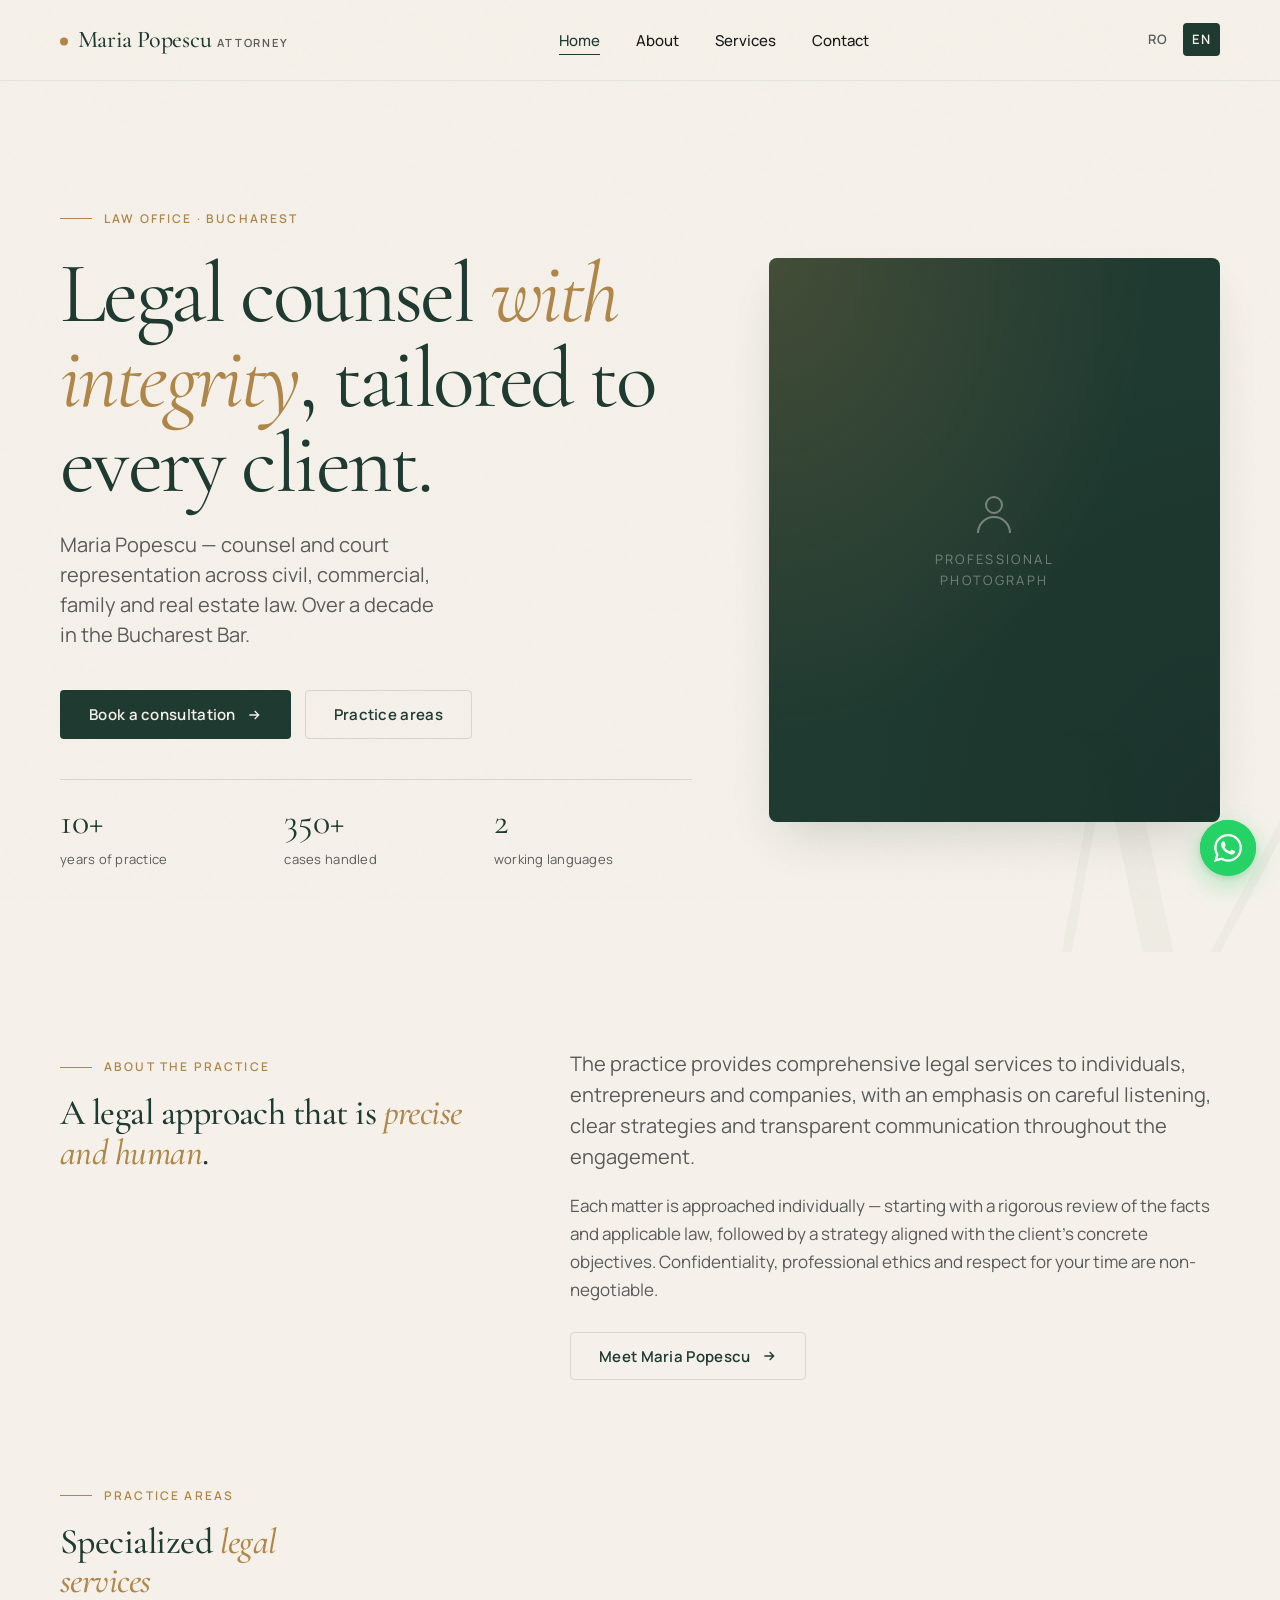
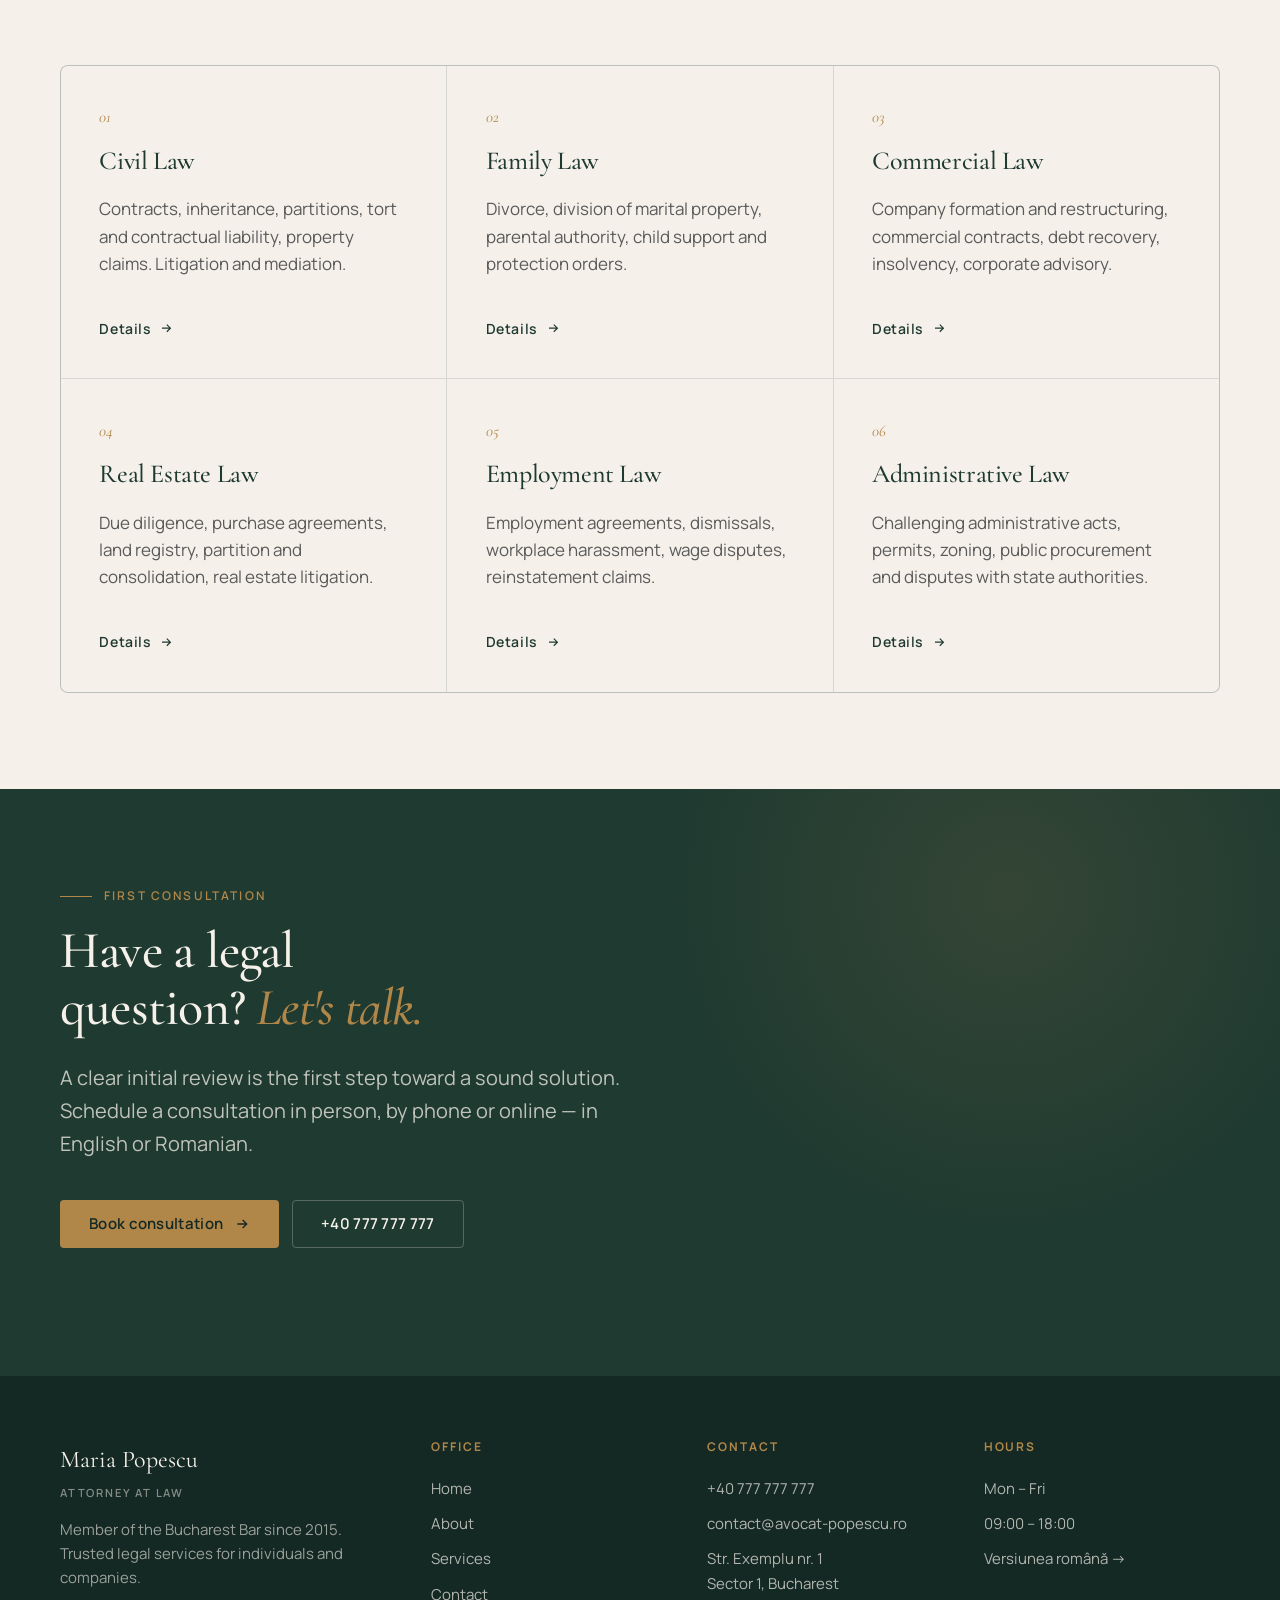
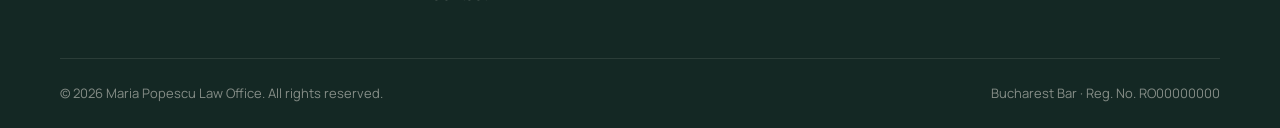
==== commit f17e67d1: "Add files via upload" ====
--- a/en/index.html
+++ b/en/index.html
@@ -4,10 +4,10 @@
   <meta charset="utf-8" />
   <meta name="viewport" content="width=device-width,initial-scale=1" />
 
-  <title>Irina-Maria Peter, Attorney at Law — ECtHR & Human Rights Litigation | Bucharest</title>
-  <meta name="description" content="Irina-Maria Peter — attorney in the Bucharest Bar since 2009, specialized in European human rights law. 310+ cases before the European Court of Human Rights (Strasbourg), plus civil, criminal, employment, family and administrative law." />
-  <meta name="keywords" content="ECHR lawyer, human rights attorney, Strasbourg lawyer, European Court of Human Rights, Bucharest attorney, international litigation, Irina-Maria Peter attorney, European law Romania" />
-  <meta name="author" content="Irina-Maria Peter" />
+  <title>Maria Popescu, Attorney at Law — Bucharest, Romania | Civil, Commercial & Family Law</title>
+  <meta name="description" content="Maria Popescu — Bucharest-based attorney with 10+ years of experience in civil, commercial, family and real estate law. Personalized legal counsel and court representation in Romania, in English and Romanian." />
+  <meta name="keywords" content="lawyer Bucharest, attorney Romania, English-speaking lawyer Bucharest, Romanian civil law attorney, family law Romania, real estate lawyer Bucharest" />
+  <meta name="author" content="Maria Popescu" />
   <meta name="robots" content="index, follow, max-image-preview:large" />
   <link rel="canonical" href="https://avocat-popescu.ro/en/" />
 
@@ -18,18 +18,18 @@
   <meta property="og:type" content="website" />
   <meta property="og:locale" content="en_US" />
   <meta property="og:locale:alternate" content="ro_RO" />
-  <meta property="og:site_name" content="Irina-Maria Peter, Attorney" />
-  <meta property="og:title" content="Irina-Maria Peter, Attorney at Law — ECtHR & Human Rights, Bucharest" />
-  <meta property="og:description" content="Attorney specialized in European human rights law. 310+ cases before the ECtHR — a final, firm line of defense in Strasbourg." />
+  <meta property="og:site_name" content="Maria Popescu, Attorney" />
+  <meta property="og:title" content="Maria Popescu, Attorney at Law — Bucharest" />
+  <meta property="og:description" content="Bucharest attorney — civil, commercial, family and real estate law. English and Romanian." />
   <meta property="og:url" content="https://avocat-popescu.ro/en/" />
   <meta property="og:image" content="https://avocat-popescu.ro/assets/og-image.jpg" />
 
   <meta name="twitter:card" content="summary_large_image" />
-  <meta name="twitter:title" content="Irina-Maria Peter, Attorney at Law — Bucharest" />
-  <meta name="twitter:description" content="Attorney specialized in European human rights law and international litigation." />
+  <meta name="twitter:title" content="Maria Popescu, Attorney at Law — Bucharest" />
+  <meta name="twitter:description" content="Bucharest attorney — civil, commercial, family and real estate law." />
 
   <meta name="theme-color" content="#1f3a31" />
-  <link rel="icon" type="image/svg+xml" href="data:image/svg+xml,%3Csvg xmlns='http://www.w3.org/2000/svg' viewBox='0 0 32 32'%3E%3Crect width='32' height='32' rx='6' fill='%231f3a31'/%3E%3Ctext x='50%25' y='50%25' dy='.35em' text-anchor='middle' font-family='Georgia,serif' font-size='18' font-style='italic' fill='%23b08749'%3EI%3C/text%3E%3C/svg%3E" />
+  <link rel="icon" type="image/svg+xml" href="data:image/svg+xml,%3Csvg xmlns='http://www.w3.org/2000/svg' viewBox='0 0 32 32'%3E%3Crect width='32' height='32' rx='6' fill='%231f3a31'/%3E%3Ctext x='50%25' y='50%25' dy='.35em' text-anchor='middle' font-family='Georgia,serif' font-size='18' font-style='italic' fill='%23b08749'%3EM%3C/text%3E%3C/svg%3E" />
 
   <link rel="preconnect" href="https://fonts.googleapis.com" />
   <link rel="preconnect" href="https://fonts.gstatic.com" crossorigin />
@@ -43,9 +43,9 @@
       {
         "@type": ["LegalService", "LocalBusiness", "Attorney"],
         "@id": "https://avocat-popescu.ro/en/#organization",
-        "name": "Irina-Maria Peter Law Office",
-        "alternateName": "Irina-Maria Peter, Attorney",
-        "description": "Law office in Bucharest specialized in European human rights law, litigation before the ECtHR, and representation in civil, criminal, employment, family and administrative law.",
+        "name": "Maria Popescu Law Office",
+        "alternateName": "Maria Popescu, Attorney",
+        "description": "Sole practitioner law office in Bucharest, specialized in civil, commercial, family and real estate law.",
         "url": "https://avocat-popescu.ro/en/",
         "telephone": "+40712345678",
         "email": "contact@avocat-popescu.ro",
@@ -65,21 +65,14 @@
           "dayOfWeek": ["Monday","Tuesday","Wednesday","Thursday","Friday"],
           "opens": "09:00", "closes": "18:00"
         }],
-        "areaServed": [
-          { "@type": "Country", "name": "Romania" },
-          { "@type": "Country", "name": "Portugal" },
-          { "@type": "Country", "name": "France" },
-          { "@type": "Country", "name": "Moldova" }
-        ],
-        "knowsLanguage": ["ro","en"],
-        "knowsAbout": ["European Convention on Human Rights", "European Court of Human Rights", "Civil law", "Criminal law"]
+        "areaServed": { "@type": "Country", "name": "Romania" },
+        "knowsLanguage": ["ro","en"]
       },
       {
         "@type": "Person",
         "@id": "https://avocat-popescu.ro/en/#person",
-        "name": "Irina-Maria Peter",
+        "name": "Maria Popescu",
         "jobTitle": "Attorney at Law",
-        "description": "Attorney in the Bucharest Bar since 2009, specialized in European human rights law and international litigation before the ECtHR.",
         "memberOf": { "@type": "Organization", "name": "Bucharest Bar Association" },
         "worksFor": { "@id": "https://avocat-popescu.ro/en/#organization" }
       }
@@ -94,7 +87,7 @@
       <nav class="nav" aria-label="Main navigation">
         <a href="/en/" class="brand">
           <span class="brand-mark" aria-hidden="true"></span>
-          <span>Irina-Maria Peter <small>Attorney</small></span>
+          <span>Maria Popescu <small>Attorney</small></span>
         </a>
         <ul class="nav-links" data-open="false">
           <li><a href="/en/" aria-current="page">Home</a></li>
@@ -119,13 +112,13 @@
         <div class="hero-grid">
           <div class="hero-content">
             <div class="hero-meta fade-up">
-              <span class="eyebrow">Law Office · European Law · ECtHR</span>
+              <span class="eyebrow">Law Office · Bucharest</span>
             </div>
             <h1 class="fade-up delay-1">
-              A final, firm line of defense, <em>before the Court in Strasbourg</em>.
+              Legal counsel <em>with integrity</em>, tailored to every client.
             </h1>
             <p class="hero-tagline fade-up delay-2">
-              Irina-Maria Peter — specialized in European human rights law. I represent citizens before the ECtHR when national justice no longer offers the answers or the redress they deserve. Member of the Bucharest Bar since 2009.
+              Maria Popescu — counsel and court representation across civil, commercial, family and real estate law. Over a decade in the Bucharest Bar.
             </p>
             <div class="hero-actions fade-up delay-3">
               <a href="/en/contact.html" class="btn btn-primary btn-arrow">
@@ -135,19 +128,22 @@
               <a href="/en/services.html" class="btn btn-ghost">Practice areas</a>
             </div>
             <div class="hero-stats fade-up delay-4">
-              <div class="hero-stat"><span class="num">310+</span><span class="label">ECtHR cases</span></div>
-              <div class="hero-stat"><span class="num">4</span><span class="label">European jurisdictions</span></div>
-              <div class="hero-stat"><span class="num">2009</span><span class="label">in the Bucharest Bar</span></div>
+              <div class="hero-stat"><span class="num">10+</span><span class="label">years of practice</span></div>
+              <div class="hero-stat"><span class="num">350+</span><span class="label">cases handled</span></div>
+              <div class="hero-stat"><span class="num">2</span><span class="label">working languages</span></div>
             </div>
           </div>
           <div class="hero-visual fade-up delay-2">
             <div class="hero-portrait">
               <div class="hero-decoration" aria-hidden="true"></div>
-              <img src="../assets/portrait.png" alt="Irina-Maria Peter, Attorney at Law" />
-            </div>
-          </div>
-        </div>
-        <span class="hero-bg-letter" aria-hidden="true">I</span>
+              <div class="hero-portrait-placeholder" aria-hidden="true">
+                <svg viewBox="0 0 24 24" fill="none" stroke="currentColor" stroke-width="1"><circle cx="12" cy="8" r="4"/><path d="M4 22c0-4.4 3.6-8 8-8s8 3.6 8 8"/></svg>
+                <span>Professional<br>photograph</span>
+              </div>
+            </div>
+          </div>
+        </div>
+        <span class="hero-bg-letter" aria-hidden="true">M</span>
       </div>
     </section>
 
@@ -156,18 +152,18 @@
         <div class="two-col reveal">
           <div>
             <span class="eyebrow">About the practice</span>
-            <h2 style="margin-top:1rem">A <em style="font-style:italic;color:var(--color-accent)">cross-border</em> practice, dedicated to fundamental rights.</h2>
+            <h2 style="margin-top:1rem">A legal approach that is <em style="font-style:italic;color:var(--color-accent)">precise and human</em>.</h2>
           </div>
           <div>
             <p class="lead">
-              My principal specialization is European human rights law and international litigation. The practice focuses on representing citizens before the European Court of Human Rights (ECtHR) in Strasbourg.
+              The practice provides comprehensive legal services to individuals, entrepreneurs and companies, with an emphasis on careful listening, clear strategies and transparent communication throughout the engagement.
             </p>
             <p style="margin-top:1.25rem; color:var(--color-ink-muted)">
-              I offer a final, firm line of defense against legislative, administrative or judicial abuses by state institutions — as well as counsel in civil, criminal, employment, family and administrative law. The mission stays the same: restoring legality and obtaining just redress.
+              Each matter is approached individually — starting with a rigorous review of the facts and applicable law, followed by a strategy aligned with the client's concrete objectives. Confidentiality, professional ethics and respect for your time are non-negotiable.
             </p>
             <p style="margin-top:1.75rem">
               <a href="/en/about.html" class="btn btn-ghost btn-arrow">
-                Meet Irina-Maria Peter
+                Meet Maria Popescu
                 <svg viewBox="0 0 24 24" fill="none" stroke="currentColor" stroke-width="2"><path d="M5 12h14M13 6l6 6-6 6"/></svg>
               </a>
             </p>
@@ -185,59 +181,44 @@
         <div class="services-grid reveal">
           <article class="service-card">
             <span class="service-num">01</span>
-            <h3>European Law (ECtHR)</h3>
-            <p>Counsel on violations of fundamental rights, drafting applications, and representation before the European Court of Human Rights in Strasbourg.</p>
-            <a href="/en/services.html#european" class="service-link">Details
+            <h3>Civil Law</h3>
+            <p>Contracts, inheritance, partitions, tort and contractual liability, property claims. Litigation and mediation.</p>
+            <a href="/en/services.html#civil" class="service-link">Details
               <svg viewBox="0 0 24 24" fill="none" stroke="currentColor" stroke-width="2"><path d="M5 12h14M13 6l6 6-6 6"/></svg></a>
           </article>
           <article class="service-card">
             <span class="service-num">02</span>
-            <h3>Civil Law</h3>
-            <p>Contracts, property rights, transactions, challenges, and enforcement of final court decisions.</p>
-            <a href="/en/services.html#civil" class="service-link">Details
+            <h3>Family Law</h3>
+            <p>Divorce, division of marital property, parental authority, child support and protection orders.</p>
+            <a href="/en/services.html#family" class="service-link">Details
               <svg viewBox="0 0 24 24" fill="none" stroke="currentColor" stroke-width="2"><path d="M5 12h14M13 6l6 6-6 6"/></svg></a>
           </article>
           <article class="service-card">
             <span class="service-num">03</span>
-            <h3>Criminal Law</h3>
-            <p>Assistance before criminal investigation bodies and courts of every level, criminal complaints and challenges.</p>
-            <a href="/en/services.html#criminal" class="service-link">Details
+            <h3>Commercial Law</h3>
+            <p>Company formation and restructuring, commercial contracts, debt recovery, insolvency, corporate advisory.</p>
+            <a href="/en/services.html#commercial" class="service-link">Details
               <svg viewBox="0 0 24 24" fill="none" stroke="currentColor" stroke-width="2"><path d="M5 12h14M13 6l6 6-6 6"/></svg></a>
           </article>
           <article class="service-card">
             <span class="service-num">04</span>
-            <h3>Family Law</h3>
-            <p>Divorce, division of marital property, child custody, child support, visitation and paternity.</p>
-            <a href="/en/services.html#family" class="service-link">Details
+            <h3>Real Estate Law</h3>
+            <p>Due diligence, purchase agreements, land registry, partition and consolidation, real estate litigation.</p>
+            <a href="/en/services.html#realestate" class="service-link">Details
               <svg viewBox="0 0 24 24" fill="none" stroke="currentColor" stroke-width="2"><path d="M5 12h14M13 6l6 6-6 6"/></svg></a>
           </article>
           <article class="service-card">
             <span class="service-num">05</span>
             <h3>Employment Law</h3>
-            <p>Labor disputes, contracts, agreements, notices, and enforcement of court decisions.</p>
+            <p>Employment agreements, dismissals, workplace harassment, wage disputes, reinstatement claims.</p>
             <a href="/en/services.html#employment" class="service-link">Details
               <svg viewBox="0 0 24 24" fill="none" stroke="currentColor" stroke-width="2"><path d="M5 12h14M13 6l6 6-6 6"/></svg></a>
           </article>
           <article class="service-card">
             <span class="service-num">06</span>
-            <h3>Administrative Litigation</h3>
-            <p>Annulment of unlawful administrative acts and representation in disputes with public authorities.</p>
+            <h3>Administrative Law</h3>
+            <p>Challenging administrative acts, permits, zoning, public procurement and disputes with state authorities.</p>
             <a href="/en/services.html#administrative" class="service-link">Details
-              <svg viewBox="0 0 24 24" fill="none" stroke="currentColor" stroke-width="2"><path d="M5 12h14M13 6l6 6-6 6"/></svg></a>
-          </article>
-          <article class="service-card">
-            <span class="service-num">07</span>
-            <h3>Mediation</h3>
-            <p>Mediation services across every branch of law, for the amicable resolution of disputes.</p>
-            <a href="/en/services.html#mediation" class="service-link">Details
-              <svg viewBox="0 0 24 24" fill="none" stroke="currentColor" stroke-width="2"><path d="M5 12h14M13 6l6 6-6 6"/></svg></a>
-          </article>
-
-          <article class="service-card service-cta">
-            <span class="service-num">—</span>
-            <h3>A different matter?</h3>
-            <p>Tell me briefly about your situation and we'll establish together whether and how I can help — including the admissibility of a case before the ECtHR.</p>
-            <a href="/en/contact.html" class="service-link">Book a consultation
               <svg viewBox="0 0 24 24" fill="none" stroke="currentColor" stroke-width="2"><path d="M5 12h14M13 6l6 6-6 6"/></svg></a>
           </article>
         </div>
@@ -248,8 +229,8 @@
       <div class="container">
         <div class="reveal">
           <span class="eyebrow" style="color:var(--color-accent)">First consultation</span>
-          <h2 style="margin-top:1rem">Exhausted your domestic remedies? <em>Let's talk.</em></h2>
-          <p>The deadlines for bringing a case before the Court in Strasbourg are strict and very short. Let me review your file to assess ECtHR admissibility — in person, by phone or online.</p>
+          <h2 style="margin-top:1rem">Have a legal question? <em>Let's talk.</em></h2>
+          <p>A clear initial review is the first step toward a sound solution. Schedule a consultation in person, by phone or online — in English or Romanian.</p>
           <div class="hero-actions">
             <a href="/en/contact.html" class="btn btn-primary btn-arrow">Book consultation
               <svg viewBox="0 0 24 24" fill="none" stroke="currentColor" stroke-width="2"><path d="M5 12h14M13 6l6 6-6 6"/></svg></a>
@@ -264,9 +245,9 @@
     <div class="container">
       <div class="footer-grid">
         <div>
-          <span class="footer-brand">Irina-Maria Peter<small>Attorney at Law</small></span>
+          <span class="footer-brand">Maria Popescu<small>Attorney at Law</small></span>
           <p style="color:rgba(245,241,234,0.6); max-width:32ch; font-size:0.9375rem; line-height:1.6">
-            Member of the Bucharest Bar since 2009. Specialized representation before the European Court of Human Rights and domestic litigation.
+            Member of the Bucharest Bar since 2015. Trusted legal services for individuals and companies.
           </p>
         </div>
         <div class="footer-col">
@@ -296,7 +277,7 @@
         </div>
       </div>
       <div class="footer-meta">
-        <span>© <span data-year>2026</span> Irina-Maria Peter Law Office. All rights reserved.</span>
+        <span>© <span data-year>2026</span> Maria Popescu Law Office. All rights reserved.</span>
         <span>Bucharest Bar · Reg. No. RO00000000</span>
       </div>
     </div>
--- a/assets/styles.css
+++ b/assets/styles.css
@@ -593,24 +593,6 @@
 }
 
 .service-card:hover { background: var(--color-bg-card); }
-
-.service-card.service-cta {
-  grid-column: span 2;
-  background: var(--color-primary);
-  justify-content: center;
-}
-.service-card.service-cta:hover { background: var(--color-primary); }
-.service-card.service-cta .service-num { color: var(--color-accent); }
-.service-card.service-cta h3 { color: var(--color-bg); }
-.service-card.service-cta p { color: rgba(245, 241, 234, 0.7); }
-.service-card.service-cta .service-link { color: var(--color-accent); }
-
-@media (max-width: 900px) {
-  .service-card.service-cta { grid-column: span 1; }
-}
-@media (max-width: 560px) {
-  .service-card.service-cta { display: none; }
-}
 
 .service-num {
   font-family: var(--font-display);
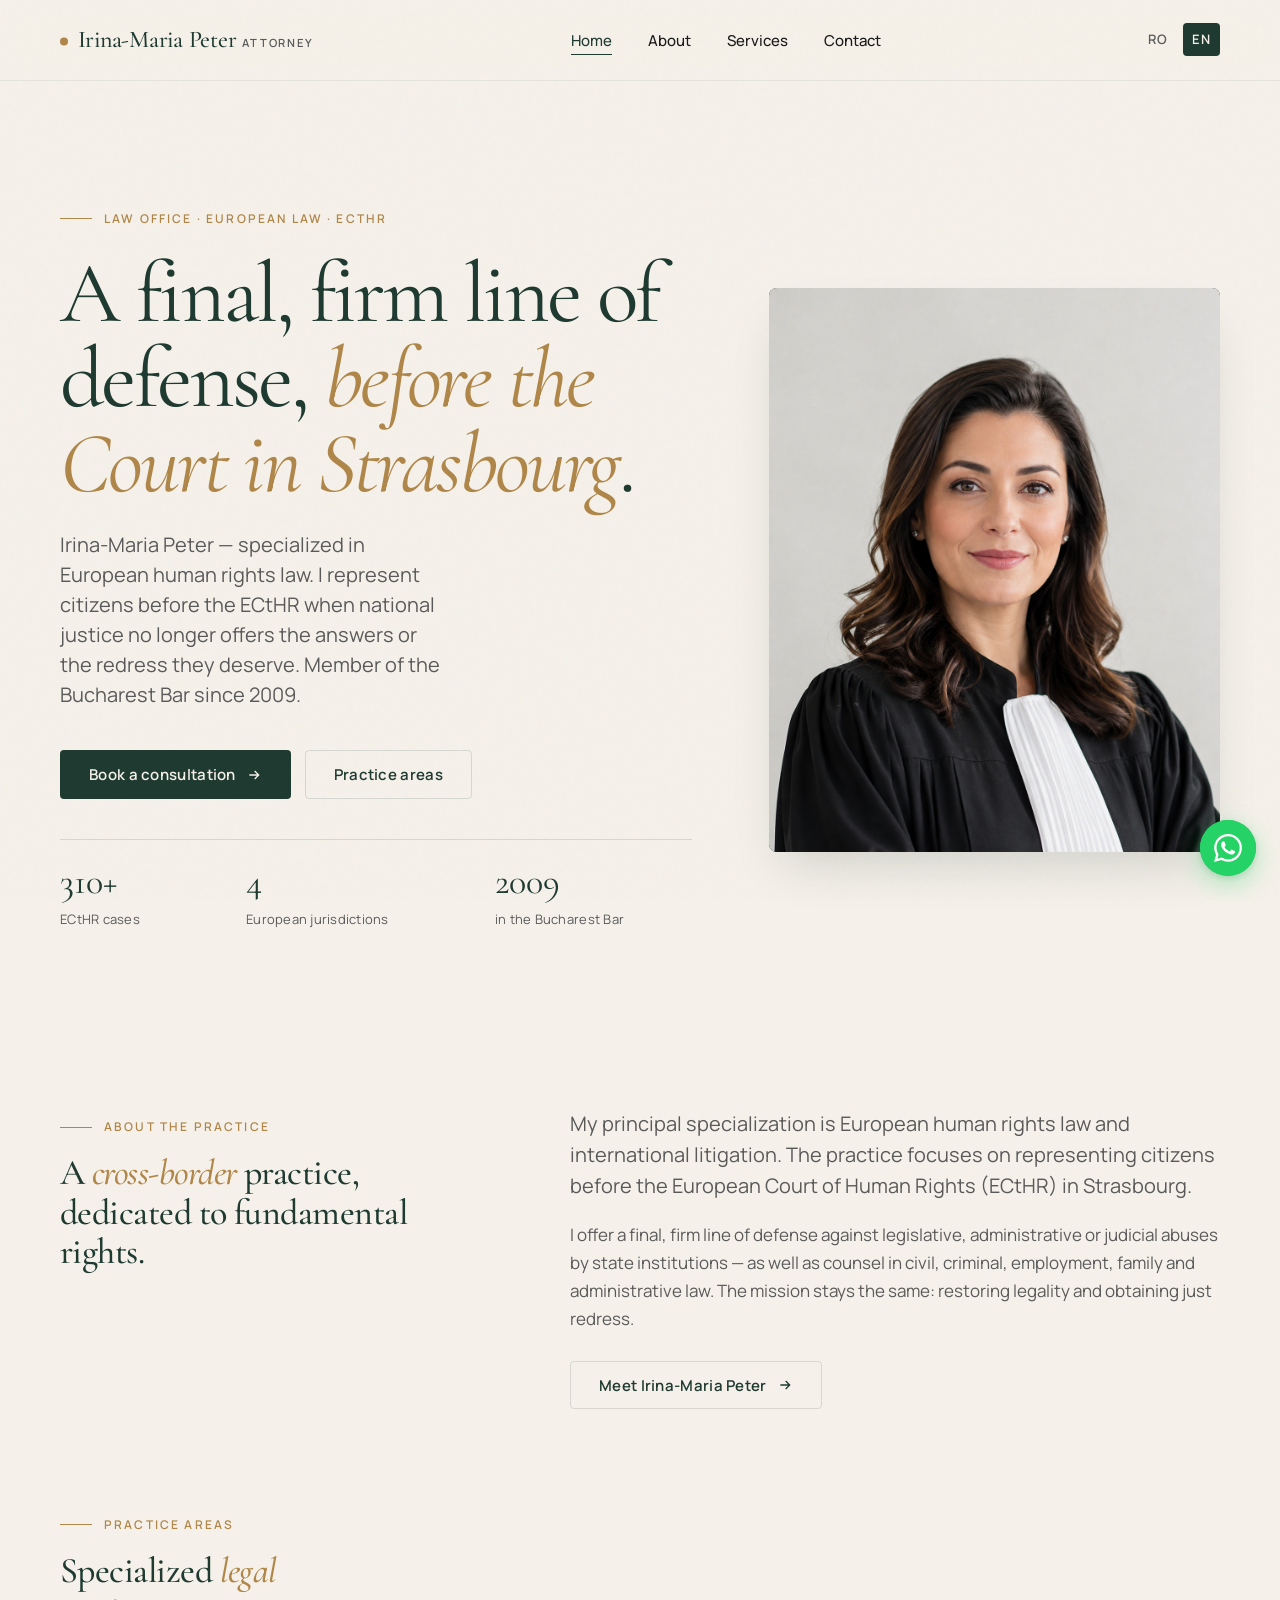
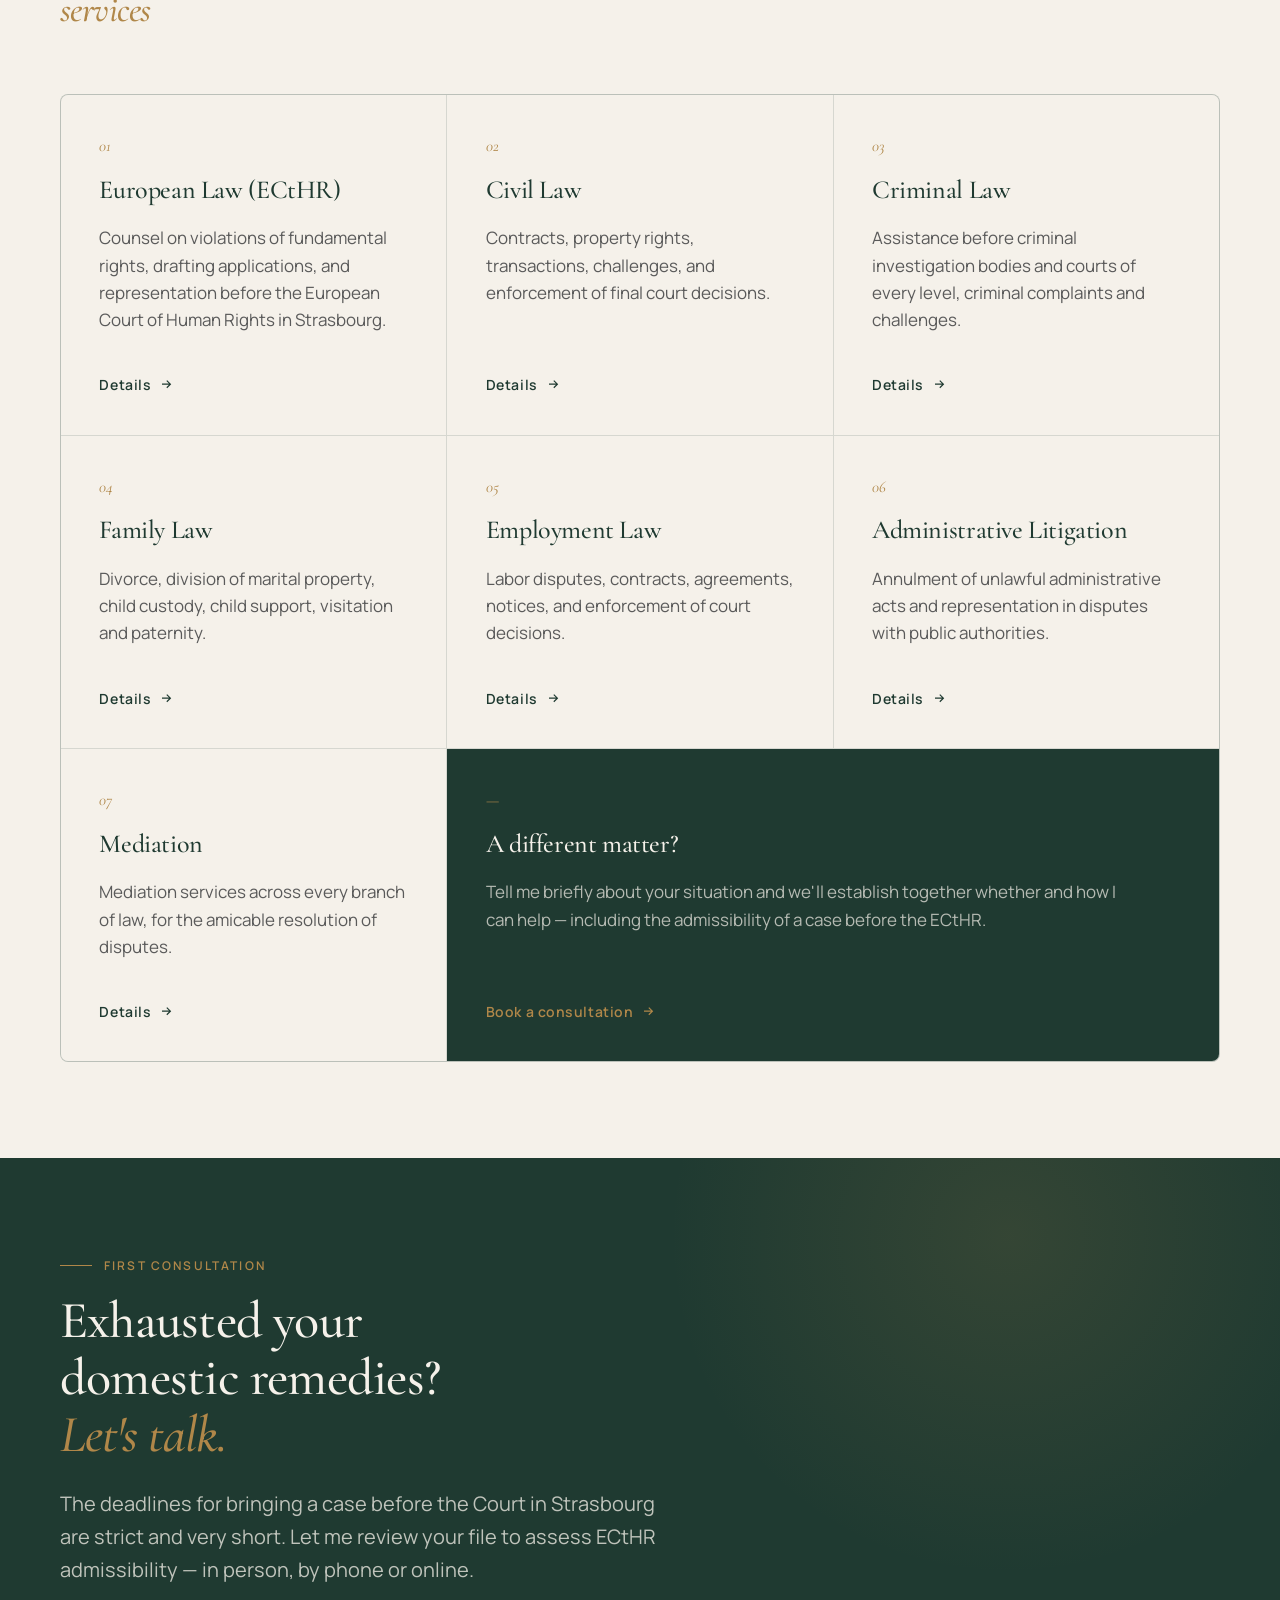
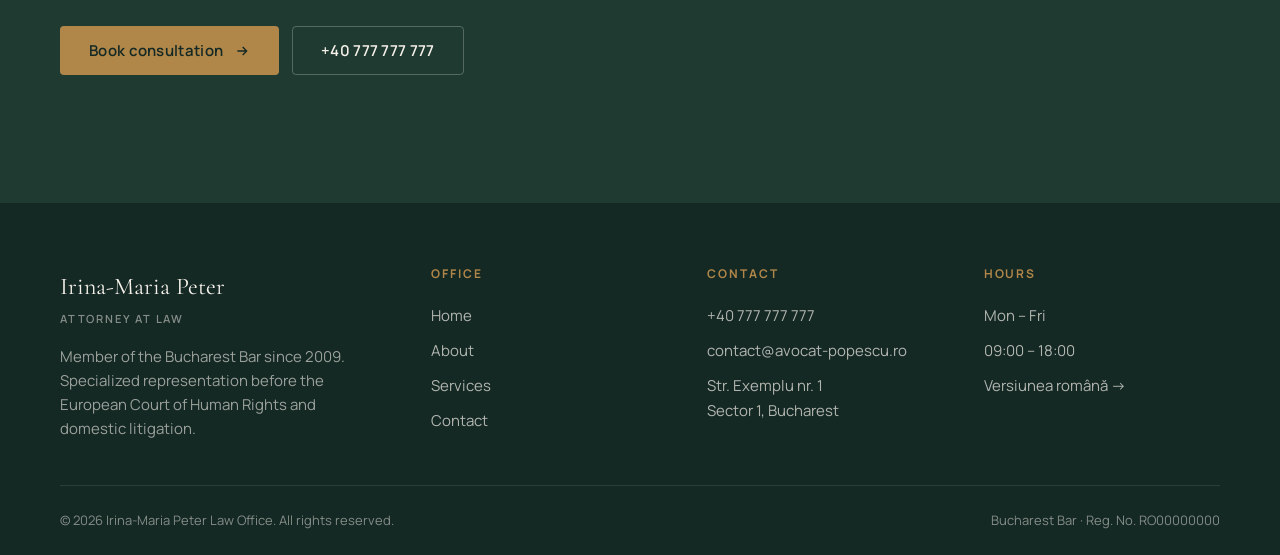
==== commit ffdb06ab: "Restore Irina-Maria Peter content (recover work reverted by web upload) Re-applies the full site reb" ====
--- a/en/index.html
+++ b/en/index.html
@@ -4,10 +4,10 @@
   <meta charset="utf-8" />
   <meta name="viewport" content="width=device-width,initial-scale=1" />
 
-  <title>Maria Popescu, Attorney at Law — Bucharest, Romania | Civil, Commercial & Family Law</title>
-  <meta name="description" content="Maria Popescu — Bucharest-based attorney with 10+ years of experience in civil, commercial, family and real estate law. Personalized legal counsel and court representation in Romania, in English and Romanian." />
-  <meta name="keywords" content="lawyer Bucharest, attorney Romania, English-speaking lawyer Bucharest, Romanian civil law attorney, family law Romania, real estate lawyer Bucharest" />
-  <meta name="author" content="Maria Popescu" />
+  <title>Irina-Maria Peter, Attorney at Law — ECtHR & Human Rights Litigation | Bucharest</title>
+  <meta name="description" content="Irina-Maria Peter — attorney in the Bucharest Bar since 2009, specialized in European human rights law. 310+ cases before the European Court of Human Rights (Strasbourg), plus civil, criminal, employment, family and administrative law." />
+  <meta name="keywords" content="ECHR lawyer, human rights attorney, Strasbourg lawyer, European Court of Human Rights, Bucharest attorney, international litigation, Irina-Maria Peter attorney, European law Romania" />
+  <meta name="author" content="Irina-Maria Peter" />
   <meta name="robots" content="index, follow, max-image-preview:large" />
   <link rel="canonical" href="https://avocat-popescu.ro/en/" />
 
@@ -18,18 +18,18 @@
   <meta property="og:type" content="website" />
   <meta property="og:locale" content="en_US" />
   <meta property="og:locale:alternate" content="ro_RO" />
-  <meta property="og:site_name" content="Maria Popescu, Attorney" />
-  <meta property="og:title" content="Maria Popescu, Attorney at Law — Bucharest" />
-  <meta property="og:description" content="Bucharest attorney — civil, commercial, family and real estate law. English and Romanian." />
+  <meta property="og:site_name" content="Irina-Maria Peter, Attorney" />
+  <meta property="og:title" content="Irina-Maria Peter, Attorney at Law — ECtHR & Human Rights, Bucharest" />
+  <meta property="og:description" content="Attorney specialized in European human rights law. 310+ cases before the ECtHR — a final, firm line of defense in Strasbourg." />
   <meta property="og:url" content="https://avocat-popescu.ro/en/" />
   <meta property="og:image" content="https://avocat-popescu.ro/assets/og-image.jpg" />
 
   <meta name="twitter:card" content="summary_large_image" />
-  <meta name="twitter:title" content="Maria Popescu, Attorney at Law — Bucharest" />
-  <meta name="twitter:description" content="Bucharest attorney — civil, commercial, family and real estate law." />
+  <meta name="twitter:title" content="Irina-Maria Peter, Attorney at Law — Bucharest" />
+  <meta name="twitter:description" content="Attorney specialized in European human rights law and international litigation." />
 
   <meta name="theme-color" content="#1f3a31" />
-  <link rel="icon" type="image/svg+xml" href="data:image/svg+xml,%3Csvg xmlns='http://www.w3.org/2000/svg' viewBox='0 0 32 32'%3E%3Crect width='32' height='32' rx='6' fill='%231f3a31'/%3E%3Ctext x='50%25' y='50%25' dy='.35em' text-anchor='middle' font-family='Georgia,serif' font-size='18' font-style='italic' fill='%23b08749'%3EM%3C/text%3E%3C/svg%3E" />
+  <link rel="icon" type="image/svg+xml" href="data:image/svg+xml,%3Csvg xmlns='http://www.w3.org/2000/svg' viewBox='0 0 32 32'%3E%3Crect width='32' height='32' rx='6' fill='%231f3a31'/%3E%3Ctext x='50%25' y='50%25' dy='.35em' text-anchor='middle' font-family='Georgia,serif' font-size='18' font-style='italic' fill='%23b08749'%3EI%3C/text%3E%3C/svg%3E" />
 
   <link rel="preconnect" href="https://fonts.googleapis.com" />
   <link rel="preconnect" href="https://fonts.gstatic.com" crossorigin />
@@ -43,9 +43,9 @@
       {
         "@type": ["LegalService", "LocalBusiness", "Attorney"],
         "@id": "https://avocat-popescu.ro/en/#organization",
-        "name": "Maria Popescu Law Office",
-        "alternateName": "Maria Popescu, Attorney",
-        "description": "Sole practitioner law office in Bucharest, specialized in civil, commercial, family and real estate law.",
+        "name": "Irina-Maria Peter Law Office",
+        "alternateName": "Irina-Maria Peter, Attorney",
+        "description": "Law office in Bucharest specialized in European human rights law, litigation before the ECtHR, and representation in civil, criminal, employment, family and administrative law.",
         "url": "https://avocat-popescu.ro/en/",
         "telephone": "+40712345678",
         "email": "contact@avocat-popescu.ro",
@@ -65,14 +65,21 @@
           "dayOfWeek": ["Monday","Tuesday","Wednesday","Thursday","Friday"],
           "opens": "09:00", "closes": "18:00"
         }],
-        "areaServed": { "@type": "Country", "name": "Romania" },
-        "knowsLanguage": ["ro","en"]
+        "areaServed": [
+          { "@type": "Country", "name": "Romania" },
+          { "@type": "Country", "name": "Portugal" },
+          { "@type": "Country", "name": "France" },
+          { "@type": "Country", "name": "Moldova" }
+        ],
+        "knowsLanguage": ["ro","en"],
+        "knowsAbout": ["European Convention on Human Rights", "European Court of Human Rights", "Civil law", "Criminal law"]
       },
       {
         "@type": "Person",
         "@id": "https://avocat-popescu.ro/en/#person",
-        "name": "Maria Popescu",
+        "name": "Irina-Maria Peter",
         "jobTitle": "Attorney at Law",
+        "description": "Attorney in the Bucharest Bar since 2009, specialized in European human rights law and international litigation before the ECtHR.",
         "memberOf": { "@type": "Organization", "name": "Bucharest Bar Association" },
         "worksFor": { "@id": "https://avocat-popescu.ro/en/#organization" }
       }
@@ -87,7 +94,7 @@
       <nav class="nav" aria-label="Main navigation">
         <a href="/en/" class="brand">
           <span class="brand-mark" aria-hidden="true"></span>
-          <span>Maria Popescu <small>Attorney</small></span>
+          <span>Irina-Maria Peter <small>Attorney</small></span>
         </a>
         <ul class="nav-links" data-open="false">
           <li><a href="/en/" aria-current="page">Home</a></li>
@@ -112,13 +119,13 @@
         <div class="hero-grid">
           <div class="hero-content">
             <div class="hero-meta fade-up">
-              <span class="eyebrow">Law Office · Bucharest</span>
+              <span class="eyebrow">Law Office · European Law · ECtHR</span>
             </div>
             <h1 class="fade-up delay-1">
-              Legal counsel <em>with integrity</em>, tailored to every client.
+              A final, firm line of defense, <em>before the Court in Strasbourg</em>.
             </h1>
             <p class="hero-tagline fade-up delay-2">
-              Maria Popescu — counsel and court representation across civil, commercial, family and real estate law. Over a decade in the Bucharest Bar.
+              Irina-Maria Peter — specialized in European human rights law. I represent citizens before the ECtHR when national justice no longer offers the answers or the redress they deserve. Member of the Bucharest Bar since 2009.
             </p>
             <div class="hero-actions fade-up delay-3">
               <a href="/en/contact.html" class="btn btn-primary btn-arrow">
@@ -128,22 +135,19 @@
               <a href="/en/services.html" class="btn btn-ghost">Practice areas</a>
             </div>
             <div class="hero-stats fade-up delay-4">
-              <div class="hero-stat"><span class="num">10+</span><span class="label">years of practice</span></div>
-              <div class="hero-stat"><span class="num">350+</span><span class="label">cases handled</span></div>
-              <div class="hero-stat"><span class="num">2</span><span class="label">working languages</span></div>
+              <div class="hero-stat"><span class="num">310+</span><span class="label">ECtHR cases</span></div>
+              <div class="hero-stat"><span class="num">4</span><span class="label">European jurisdictions</span></div>
+              <div class="hero-stat"><span class="num">2009</span><span class="label">in the Bucharest Bar</span></div>
             </div>
           </div>
           <div class="hero-visual fade-up delay-2">
             <div class="hero-portrait">
               <div class="hero-decoration" aria-hidden="true"></div>
-              <div class="hero-portrait-placeholder" aria-hidden="true">
-                <svg viewBox="0 0 24 24" fill="none" stroke="currentColor" stroke-width="1"><circle cx="12" cy="8" r="4"/><path d="M4 22c0-4.4 3.6-8 8-8s8 3.6 8 8"/></svg>
-                <span>Professional<br>photograph</span>
-              </div>
+              <img src="../assets/portrait.png" alt="Irina-Maria Peter, Attorney at Law" />
             </div>
           </div>
         </div>
-        <span class="hero-bg-letter" aria-hidden="true">M</span>
+        <span class="hero-bg-letter" aria-hidden="true">I</span>
       </div>
     </section>
 
@@ -152,18 +156,18 @@
         <div class="two-col reveal">
           <div>
             <span class="eyebrow">About the practice</span>
-            <h2 style="margin-top:1rem">A legal approach that is <em style="font-style:italic;color:var(--color-accent)">precise and human</em>.</h2>
+            <h2 style="margin-top:1rem">A <em style="font-style:italic;color:var(--color-accent)">cross-border</em> practice, dedicated to fundamental rights.</h2>
           </div>
           <div>
             <p class="lead">
-              The practice provides comprehensive legal services to individuals, entrepreneurs and companies, with an emphasis on careful listening, clear strategies and transparent communication throughout the engagement.
+              My principal specialization is European human rights law and international litigation. The practice focuses on representing citizens before the European Court of Human Rights (ECtHR) in Strasbourg.
             </p>
             <p style="margin-top:1.25rem; color:var(--color-ink-muted)">
-              Each matter is approached individually — starting with a rigorous review of the facts and applicable law, followed by a strategy aligned with the client's concrete objectives. Confidentiality, professional ethics and respect for your time are non-negotiable.
+              I offer a final, firm line of defense against legislative, administrative or judicial abuses by state institutions — as well as counsel in civil, criminal, employment, family and administrative law. The mission stays the same: restoring legality and obtaining just redress.
             </p>
             <p style="margin-top:1.75rem">
               <a href="/en/about.html" class="btn btn-ghost btn-arrow">
-                Meet Maria Popescu
+                Meet Irina-Maria Peter
                 <svg viewBox="0 0 24 24" fill="none" stroke="currentColor" stroke-width="2"><path d="M5 12h14M13 6l6 6-6 6"/></svg>
               </a>
             </p>
@@ -181,44 +185,59 @@
         <div class="services-grid reveal">
           <article class="service-card">
             <span class="service-num">01</span>
+            <h3>European Law (ECtHR)</h3>
+            <p>Counsel on violations of fundamental rights, drafting applications, and representation before the European Court of Human Rights in Strasbourg.</p>
+            <a href="/en/services.html#european" class="service-link">Details
+              <svg viewBox="0 0 24 24" fill="none" stroke="currentColor" stroke-width="2"><path d="M5 12h14M13 6l6 6-6 6"/></svg></a>
+          </article>
+          <article class="service-card">
+            <span class="service-num">02</span>
             <h3>Civil Law</h3>
-            <p>Contracts, inheritance, partitions, tort and contractual liability, property claims. Litigation and mediation.</p>
+            <p>Contracts, property rights, transactions, challenges, and enforcement of final court decisions.</p>
             <a href="/en/services.html#civil" class="service-link">Details
               <svg viewBox="0 0 24 24" fill="none" stroke="currentColor" stroke-width="2"><path d="M5 12h14M13 6l6 6-6 6"/></svg></a>
           </article>
           <article class="service-card">
-            <span class="service-num">02</span>
+            <span class="service-num">03</span>
+            <h3>Criminal Law</h3>
+            <p>Assistance before criminal investigation bodies and courts of every level, criminal complaints and challenges.</p>
+            <a href="/en/services.html#criminal" class="service-link">Details
+              <svg viewBox="0 0 24 24" fill="none" stroke="currentColor" stroke-width="2"><path d="M5 12h14M13 6l6 6-6 6"/></svg></a>
+          </article>
+          <article class="service-card">
+            <span class="service-num">04</span>
             <h3>Family Law</h3>
-            <p>Divorce, division of marital property, parental authority, child support and protection orders.</p>
+            <p>Divorce, division of marital property, child custody, child support, visitation and paternity.</p>
             <a href="/en/services.html#family" class="service-link">Details
-              <svg viewBox="0 0 24 24" fill="none" stroke="currentColor" stroke-width="2"><path d="M5 12h14M13 6l6 6-6 6"/></svg></a>
-          </article>
-          <article class="service-card">
-            <span class="service-num">03</span>
-            <h3>Commercial Law</h3>
-            <p>Company formation and restructuring, commercial contracts, debt recovery, insolvency, corporate advisory.</p>
-            <a href="/en/services.html#commercial" class="service-link">Details
-              <svg viewBox="0 0 24 24" fill="none" stroke="currentColor" stroke-width="2"><path d="M5 12h14M13 6l6 6-6 6"/></svg></a>
-          </article>
-          <article class="service-card">
-            <span class="service-num">04</span>
-            <h3>Real Estate Law</h3>
-            <p>Due diligence, purchase agreements, land registry, partition and consolidation, real estate litigation.</p>
-            <a href="/en/services.html#realestate" class="service-link">Details
               <svg viewBox="0 0 24 24" fill="none" stroke="currentColor" stroke-width="2"><path d="M5 12h14M13 6l6 6-6 6"/></svg></a>
           </article>
           <article class="service-card">
             <span class="service-num">05</span>
             <h3>Employment Law</h3>
-            <p>Employment agreements, dismissals, workplace harassment, wage disputes, reinstatement claims.</p>
+            <p>Labor disputes, contracts, agreements, notices, and enforcement of court decisions.</p>
             <a href="/en/services.html#employment" class="service-link">Details
               <svg viewBox="0 0 24 24" fill="none" stroke="currentColor" stroke-width="2"><path d="M5 12h14M13 6l6 6-6 6"/></svg></a>
           </article>
           <article class="service-card">
             <span class="service-num">06</span>
-            <h3>Administrative Law</h3>
-            <p>Challenging administrative acts, permits, zoning, public procurement and disputes with state authorities.</p>
+            <h3>Administrative Litigation</h3>
+            <p>Annulment of unlawful administrative acts and representation in disputes with public authorities.</p>
             <a href="/en/services.html#administrative" class="service-link">Details
+              <svg viewBox="0 0 24 24" fill="none" stroke="currentColor" stroke-width="2"><path d="M5 12h14M13 6l6 6-6 6"/></svg></a>
+          </article>
+          <article class="service-card">
+            <span class="service-num">07</span>
+            <h3>Mediation</h3>
+            <p>Mediation services across every branch of law, for the amicable resolution of disputes.</p>
+            <a href="/en/services.html#mediation" class="service-link">Details
+              <svg viewBox="0 0 24 24" fill="none" stroke="currentColor" stroke-width="2"><path d="M5 12h14M13 6l6 6-6 6"/></svg></a>
+          </article>
+
+          <article class="service-card service-cta">
+            <span class="service-num">—</span>
+            <h3>A different matter?</h3>
+            <p>Tell me briefly about your situation and we'll establish together whether and how I can help — including the admissibility of a case before the ECtHR.</p>
+            <a href="/en/contact.html" class="service-link">Book a consultation
               <svg viewBox="0 0 24 24" fill="none" stroke="currentColor" stroke-width="2"><path d="M5 12h14M13 6l6 6-6 6"/></svg></a>
           </article>
         </div>
@@ -229,8 +248,8 @@
       <div class="container">
         <div class="reveal">
           <span class="eyebrow" style="color:var(--color-accent)">First consultation</span>
-          <h2 style="margin-top:1rem">Have a legal question? <em>Let's talk.</em></h2>
-          <p>A clear initial review is the first step toward a sound solution. Schedule a consultation in person, by phone or online — in English or Romanian.</p>
+          <h2 style="margin-top:1rem">Exhausted your domestic remedies? <em>Let's talk.</em></h2>
+          <p>The deadlines for bringing a case before the Court in Strasbourg are strict and very short. Let me review your file to assess ECtHR admissibility — in person, by phone or online.</p>
           <div class="hero-actions">
             <a href="/en/contact.html" class="btn btn-primary btn-arrow">Book consultation
               <svg viewBox="0 0 24 24" fill="none" stroke="currentColor" stroke-width="2"><path d="M5 12h14M13 6l6 6-6 6"/></svg></a>
@@ -245,9 +264,9 @@
     <div class="container">
       <div class="footer-grid">
         <div>
-          <span class="footer-brand">Maria Popescu<small>Attorney at Law</small></span>
+          <span class="footer-brand">Irina-Maria Peter<small>Attorney at Law</small></span>
           <p style="color:rgba(245,241,234,0.6); max-width:32ch; font-size:0.9375rem; line-height:1.6">
-            Member of the Bucharest Bar since 2015. Trusted legal services for individuals and companies.
+            Member of the Bucharest Bar since 2009. Specialized representation before the European Court of Human Rights and domestic litigation.
           </p>
         </div>
         <div class="footer-col">
@@ -277,7 +296,7 @@
         </div>
       </div>
       <div class="footer-meta">
-        <span>© <span data-year>2026</span> Maria Popescu Law Office. All rights reserved.</span>
+        <span>© <span data-year>2026</span> Irina-Maria Peter Law Office. All rights reserved.</span>
         <span>Bucharest Bar · Reg. No. RO00000000</span>
       </div>
     </div>
--- a/assets/styles.css
+++ b/assets/styles.css
@@ -593,6 +593,24 @@
 }
 
 .service-card:hover { background: var(--color-bg-card); }
+
+.service-card.service-cta {
+  grid-column: span 2;
+  background: var(--color-primary);
+  justify-content: center;
+}
+.service-card.service-cta:hover { background: var(--color-primary); }
+.service-card.service-cta .service-num { color: var(--color-accent); }
+.service-card.service-cta h3 { color: var(--color-bg); }
+.service-card.service-cta p { color: rgba(245, 241, 234, 0.7); }
+.service-card.service-cta .service-link { color: var(--color-accent); }
+
+@media (max-width: 900px) {
+  .service-card.service-cta { grid-column: span 1; }
+}
+@media (max-width: 560px) {
+  .service-card.service-cta { display: none; }
+}
 
 .service-num {
   font-family: var(--font-display);
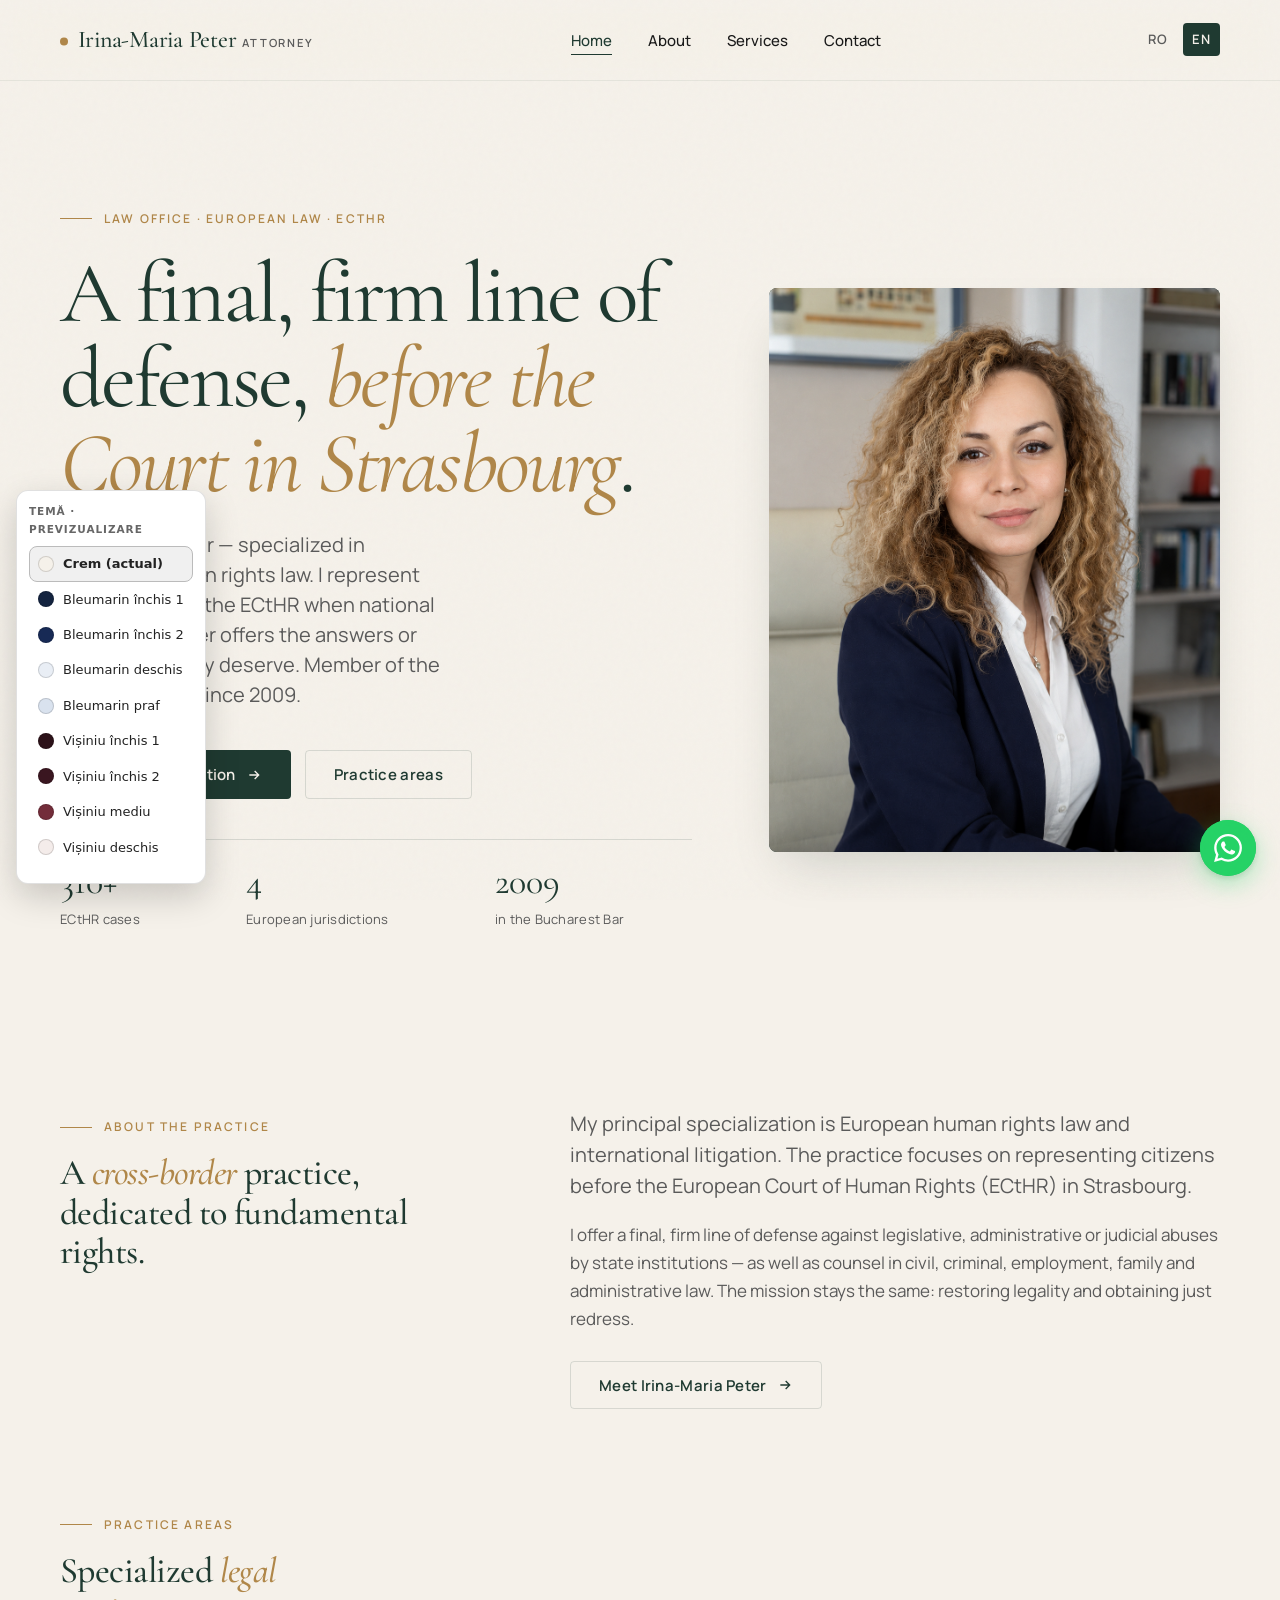
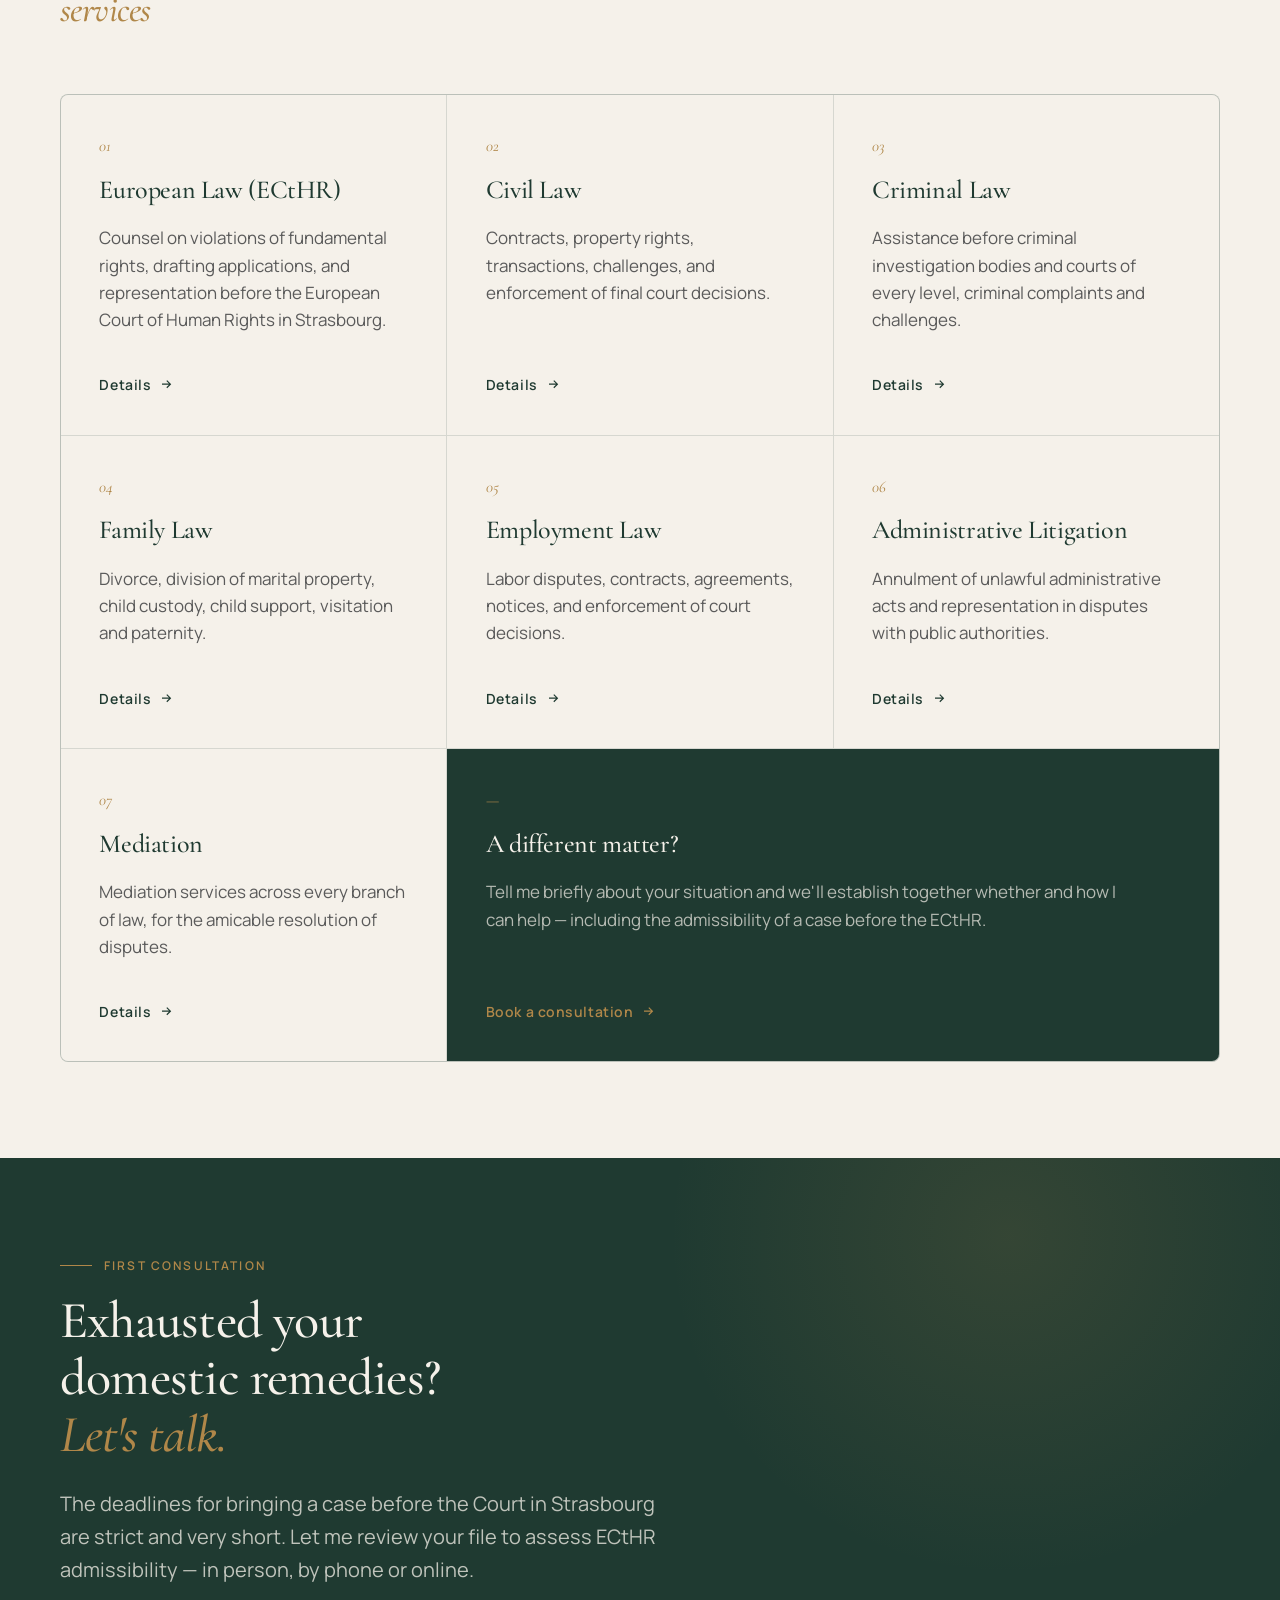
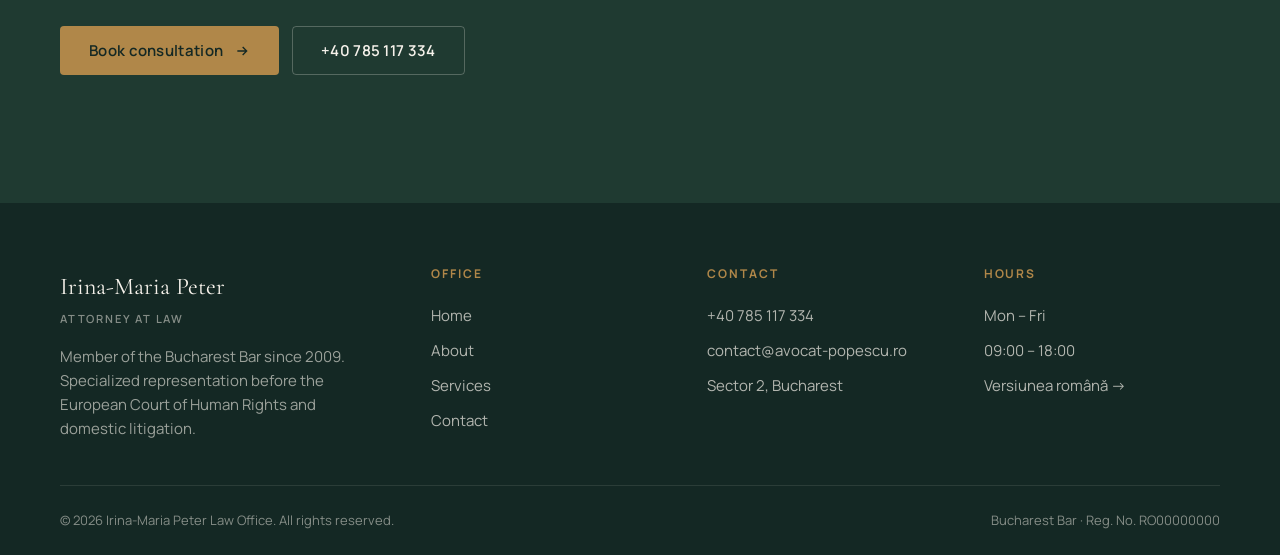
==== commit 35281f5e: "updated profile page and added color picker" ====
--- a/en/index.html
+++ b/en/index.html
@@ -47,16 +47,14 @@
         "alternateName": "Irina-Maria Peter, Attorney",
         "description": "Law office in Bucharest specialized in European human rights law, litigation before the ECtHR, and representation in civil, criminal, employment, family and administrative law.",
         "url": "https://avocat-popescu.ro/en/",
-        "telephone": "+40712345678",
+        "telephone": "+40785117334",
         "email": "contact@avocat-popescu.ro",
         "priceRange": "$$",
         "image": "https://avocat-popescu.ro/assets/og-image.jpg",
         "address": {
           "@type": "PostalAddress",
-          "streetAddress": "Str. Exemplu nr. 1",
           "addressLocality": "Bucharest",
-          "addressRegion": "Sector 1",
-          "postalCode": "010001",
+          "addressRegion": "Sector 2",
           "addressCountry": "RO"
         },
         "geo": { "@type": "GeoCoordinates", "latitude": "44.4268", "longitude": "26.1025" },
@@ -92,20 +90,20 @@
   <header class="site-header">
     <div class="container">
       <nav class="nav" aria-label="Main navigation">
-        <a href="/en/" class="brand">
+        <a href="index.html" class="brand">
           <span class="brand-mark" aria-hidden="true"></span>
           <span>Irina-Maria Peter <small>Attorney</small></span>
         </a>
         <ul class="nav-links" data-open="false">
-          <li><a href="/en/" aria-current="page">Home</a></li>
-          <li><a href="/en/about.html">About</a></li>
-          <li><a href="/en/services.html">Services</a></li>
-          <li><a href="/en/contact.html">Contact</a></li>
+          <li><a href="index.html" aria-current="page">Home</a></li>
+          <li><a href="about.html">About</a></li>
+          <li><a href="services.html">Services</a></li>
+          <li><a href="contact.html">Contact</a></li>
         </ul>
         <div class="nav-right">
           <div class="lang-switch">
-            <a href="/">RO</a>
-            <a href="/en/" class="active">EN</a>
+            <a href="../index.html">RO</a>
+            <a href="index.html" class="active">EN</a>
           </div>
           <button class="nav-toggle" type="button" aria-expanded="false" aria-label="Open menu"><span></span></button>
         </div>
@@ -128,11 +126,11 @@
               Irina-Maria Peter — specialized in European human rights law. I represent citizens before the ECtHR when national justice no longer offers the answers or the redress they deserve. Member of the Bucharest Bar since 2009.
             </p>
             <div class="hero-actions fade-up delay-3">
-              <a href="/en/contact.html" class="btn btn-primary btn-arrow">
+              <a href="contact.html" class="btn btn-primary btn-arrow">
                 Book a consultation
                 <svg viewBox="0 0 24 24" fill="none" stroke="currentColor" stroke-width="2"><path d="M5 12h14M13 6l6 6-6 6"/></svg>
               </a>
-              <a href="/en/services.html" class="btn btn-ghost">Practice areas</a>
+              <a href="services.html" class="btn btn-ghost">Practice areas</a>
             </div>
             <div class="hero-stats fade-up delay-4">
               <div class="hero-stat"><span class="num">310+</span><span class="label">ECtHR cases</span></div>
@@ -166,7 +164,7 @@
               I offer a final, firm line of defense against legislative, administrative or judicial abuses by state institutions — as well as counsel in civil, criminal, employment, family and administrative law. The mission stays the same: restoring legality and obtaining just redress.
             </p>
             <p style="margin-top:1.75rem">
-              <a href="/en/about.html" class="btn btn-ghost btn-arrow">
+              <a href="about.html" class="btn btn-ghost btn-arrow">
                 Meet Irina-Maria Peter
                 <svg viewBox="0 0 24 24" fill="none" stroke="currentColor" stroke-width="2"><path d="M5 12h14M13 6l6 6-6 6"/></svg>
               </a>
@@ -187,49 +185,49 @@
             <span class="service-num">01</span>
             <h3>European Law (ECtHR)</h3>
             <p>Counsel on violations of fundamental rights, drafting applications, and representation before the European Court of Human Rights in Strasbourg.</p>
-            <a href="/en/services.html#european" class="service-link">Details
+            <a href="services.html#european" class="service-link">Details
               <svg viewBox="0 0 24 24" fill="none" stroke="currentColor" stroke-width="2"><path d="M5 12h14M13 6l6 6-6 6"/></svg></a>
           </article>
           <article class="service-card">
             <span class="service-num">02</span>
             <h3>Civil Law</h3>
             <p>Contracts, property rights, transactions, challenges, and enforcement of final court decisions.</p>
-            <a href="/en/services.html#civil" class="service-link">Details
+            <a href="services.html#civil" class="service-link">Details
               <svg viewBox="0 0 24 24" fill="none" stroke="currentColor" stroke-width="2"><path d="M5 12h14M13 6l6 6-6 6"/></svg></a>
           </article>
           <article class="service-card">
             <span class="service-num">03</span>
             <h3>Criminal Law</h3>
             <p>Assistance before criminal investigation bodies and courts of every level, criminal complaints and challenges.</p>
-            <a href="/en/services.html#criminal" class="service-link">Details
+            <a href="services.html#criminal" class="service-link">Details
               <svg viewBox="0 0 24 24" fill="none" stroke="currentColor" stroke-width="2"><path d="M5 12h14M13 6l6 6-6 6"/></svg></a>
           </article>
           <article class="service-card">
             <span class="service-num">04</span>
             <h3>Family Law</h3>
             <p>Divorce, division of marital property, child custody, child support, visitation and paternity.</p>
-            <a href="/en/services.html#family" class="service-link">Details
+            <a href="services.html#family" class="service-link">Details
               <svg viewBox="0 0 24 24" fill="none" stroke="currentColor" stroke-width="2"><path d="M5 12h14M13 6l6 6-6 6"/></svg></a>
           </article>
           <article class="service-card">
             <span class="service-num">05</span>
             <h3>Employment Law</h3>
             <p>Labor disputes, contracts, agreements, notices, and enforcement of court decisions.</p>
-            <a href="/en/services.html#employment" class="service-link">Details
+            <a href="services.html#employment" class="service-link">Details
               <svg viewBox="0 0 24 24" fill="none" stroke="currentColor" stroke-width="2"><path d="M5 12h14M13 6l6 6-6 6"/></svg></a>
           </article>
           <article class="service-card">
             <span class="service-num">06</span>
             <h3>Administrative Litigation</h3>
             <p>Annulment of unlawful administrative acts and representation in disputes with public authorities.</p>
-            <a href="/en/services.html#administrative" class="service-link">Details
+            <a href="services.html#administrative" class="service-link">Details
               <svg viewBox="0 0 24 24" fill="none" stroke="currentColor" stroke-width="2"><path d="M5 12h14M13 6l6 6-6 6"/></svg></a>
           </article>
           <article class="service-card">
             <span class="service-num">07</span>
             <h3>Mediation</h3>
             <p>Mediation services across every branch of law, for the amicable resolution of disputes.</p>
-            <a href="/en/services.html#mediation" class="service-link">Details
+            <a href="services.html#mediation" class="service-link">Details
               <svg viewBox="0 0 24 24" fill="none" stroke="currentColor" stroke-width="2"><path d="M5 12h14M13 6l6 6-6 6"/></svg></a>
           </article>
 
@@ -237,7 +235,7 @@
             <span class="service-num">—</span>
             <h3>A different matter?</h3>
             <p>Tell me briefly about your situation and we'll establish together whether and how I can help — including the admissibility of a case before the ECtHR.</p>
-            <a href="/en/contact.html" class="service-link">Book a consultation
+            <a href="contact.html" class="service-link">Book a consultation
               <svg viewBox="0 0 24 24" fill="none" stroke="currentColor" stroke-width="2"><path d="M5 12h14M13 6l6 6-6 6"/></svg></a>
           </article>
         </div>
@@ -251,9 +249,9 @@
           <h2 style="margin-top:1rem">Exhausted your domestic remedies? <em>Let's talk.</em></h2>
           <p>The deadlines for bringing a case before the Court in Strasbourg are strict and very short. Let me review your file to assess ECtHR admissibility — in person, by phone or online.</p>
           <div class="hero-actions">
-            <a href="/en/contact.html" class="btn btn-primary btn-arrow">Book consultation
-              <svg viewBox="0 0 24 24" fill="none" stroke="currentColor" stroke-width="2"><path d="M5 12h14M13 6l6 6-6 6"/></svg></a>
-            <a href="tel:+40712345678" class="btn btn-ghost">+40 777 777 777</a>
+            <a href="contact.html" class="btn btn-primary btn-arrow">Book consultation
+              <svg viewBox="0 0 24 24" fill="none" stroke="currentColor" stroke-width="2"><path d="M5 12h14M13 6l6 6-6 6"/></svg></a>
+            <a href="tel:+40785117334" class="btn btn-ghost">+40 785 117 334</a>
           </div>
         </div>
       </div>
@@ -272,18 +270,18 @@
         <div class="footer-col">
           <h4>Office</h4>
           <ul>
-            <li><a href="/en/">Home</a></li>
-            <li><a href="/en/about.html">About</a></li>
-            <li><a href="/en/services.html">Services</a></li>
-            <li><a href="/en/contact.html">Contact</a></li>
+            <li><a href="index.html">Home</a></li>
+            <li><a href="about.html">About</a></li>
+            <li><a href="services.html">Services</a></li>
+            <li><a href="contact.html">Contact</a></li>
           </ul>
         </div>
         <div class="footer-col">
           <h4>Contact</h4>
           <ul>
-            <li><a href="tel:+40712345678">+40 777 777 777</a></li>
+            <li><a href="tel:+40785117334">+40 785 117 334</a></li>
             <li><a href="mailto:contact@avocat-popescu.ro">contact@avocat-popescu.ro</a></li>
-            <li>Str. Exemplu nr. 1<br>Sector 1, Bucharest</li>
+            <li>Sector 2, Bucharest</li>
           </ul>
         </div>
         <div class="footer-col">
@@ -291,7 +289,7 @@
           <ul>
             <li>Mon – Fri</li>
             <li>09:00 – 18:00</li>
-            <li style="margin-top:0.5rem"><a href="/">Versiunea română →</a></li>
+            <li style="margin-top:0.5rem"><a href="../index.html">Versiunea română →</a></li>
           </ul>
         </div>
       </div>
--- a/assets/styles.css
+++ b/assets/styles.css
@@ -532,6 +532,7 @@
   width: 100%;
   height: 100%;
   object-fit: cover;
+  object-position: center top;
 }
 
 .hero-decoration {
@@ -694,8 +695,19 @@
   content: '';
   position: absolute;
   inset: 0;
+  z-index: 1;
+  pointer-events: none;
   background:
     radial-gradient(ellipse at top, rgba(176, 135, 73, 0.2), transparent 60%);
+}
+
+.about-image img {
+  position: absolute;
+  inset: 0;
+  width: 100%;
+  height: 100%;
+  object-fit: cover;
+  object-position: center top;
 }
 
 .about-content > * + * { margin-top: var(--space-md); }
@@ -1228,3 +1240,144 @@
 @media print {
   .whatsapp-fab { display: none; }
 }
+
+/* =========================================================
+   THEME PREVIEW VARIANTS  (temporary — remove after choosing)
+   Dark themes: the MAIN page background becomes navy / burgundy
+   and text becomes light. The gold accent is kept. Toggle via
+   the on-page switcher (see script.js).
+   ========================================================= */
+html[data-theme="bleumarin1"] {           /* Bleumarin — navy clasic */
+  --color-bg: #13233f;
+  --color-bg-dim: #0d1a31;
+  --color-bg-card: #1c2e4e;
+  --color-ink: #ece7dd;
+  --color-ink-muted: #aab3c5;
+  --color-ink-soft: #7d879c;
+  --color-primary: #ece7dd;
+  --color-primary-dark: #ffffff;
+  --color-primary-soft: #cdd3df;
+  --color-accent: #c99a54;
+  --color-line: rgba(236, 231, 221, 0.15);
+  --color-line-soft: rgba(236, 231, 221, 0.07);
+  --header-bg: rgba(15, 26, 49, 0.82);
+}
+html[data-theme="bleumarin2"] {           /* Bleumarin — albastru nocturn */
+  --color-bg: #172a55;
+  --color-bg-dim: #101f42;
+  --color-bg-card: #21386c;
+  --color-ink: #ece9e2;
+  --color-ink-muted: #b2bad0;
+  --color-ink-soft: #8089a6;
+  --color-primary: #ece9e2;
+  --color-primary-dark: #ffffff;
+  --color-primary-soft: #cfd5e6;
+  --color-accent: #cb9c55;
+  --color-line: rgba(236, 233, 226, 0.15);
+  --color-line-soft: rgba(236, 233, 226, 0.07);
+  --header-bg: rgba(16, 31, 66, 0.82);
+}
+html[data-theme="visiniu1"] {             /* Vișiniu — bordeaux profund */
+  --color-bg: #2c1219;
+  --color-bg-dim: #200c12;
+  --color-bg-card: #3b1b23;
+  --color-ink: #f0e6e2;
+  --color-ink-muted: #cbb0b4;
+  --color-ink-soft: #a08388;
+  --color-primary: #f0e6e2;
+  --color-primary-dark: #ffffff;
+  --color-primary-soft: #e0c9cd;
+  --color-accent: #c99a54;
+  --color-line: rgba(240, 230, 226, 0.14);
+  --color-line-soft: rgba(240, 230, 226, 0.07);
+  --header-bg: rgba(32, 12, 18, 0.82);
+}
+html[data-theme="visiniu2"] {             /* Vișiniu — vișiniu cald */
+  --color-bg: #3a1620;
+  --color-bg-dim: #2a0f17;
+  --color-bg-card: #4a232d;
+  --color-ink: #f1e7e3;
+  --color-ink-muted: #d1b6bb;
+  --color-ink-soft: #a98a90;
+  --color-primary: #f1e7e3;
+  --color-primary-dark: #ffffff;
+  --color-primary-soft: #e4cdd1;
+  --color-accent: #cf9f57;
+  --color-line: rgba(241, 231, 227, 0.14);
+  --color-line-soft: rgba(241, 231, 227, 0.07);
+  --header-bg: rgba(42, 15, 23, 0.82);
+}
+html[data-theme="visiniumediu"] {         /* Vișiniu mediu (între închis și deschis) */
+  --color-bg: #732d3a;
+  --color-bg-dim: #5e2430;
+  --color-bg-card: #843c49;
+  --color-ink: #f4e9e6;
+  --color-ink-muted: #ddc3c7;
+  --color-ink-soft: #ba989e;
+  --color-primary: #f4e9e6;
+  --color-primary-dark: #ffffff;
+  --color-primary-soft: #e7ced2;
+  --color-accent: #d7a860;
+  --color-line: rgba(244, 233, 230, 0.16);
+  --color-line-soft: rgba(244, 233, 230, 0.08);
+  --header-bg: rgba(94, 36, 48, 0.85);
+}
+
+/* --- Light tinted themes (dark text on a light colored background) --- */
+html[data-theme="bleumarinlight"] {       /* Bleumarin deschis */
+  --color-bg: #e9eef5;
+  --color-bg-dim: #dbe3ee;
+  --color-bg-card: #f5f8fc;
+  --color-primary: #1b2a4a;
+  --color-primary-dark: #111d33;
+  --color-primary-soft: #2a3f68;
+  --color-line: rgba(27, 42, 74, 0.13);
+  --color-line-soft: rgba(27, 42, 74, 0.06);
+  --header-bg: rgba(233, 238, 245, 0.85);
+}
+html[data-theme="albastrupraf"] {         /* Bleumarin praf (mai saturat) */
+  --color-bg: #d9e2ee;
+  --color-bg-dim: #c9d5e6;
+  --color-bg-card: #eaf0f7;
+  --color-primary: #22385c;
+  --color-primary-dark: #16273f;
+  --color-primary-soft: #33507a;
+  --color-line: rgba(34, 56, 92, 0.14);
+  --color-line-soft: rgba(34, 56, 92, 0.07);
+  --header-bg: rgba(217, 226, 238, 0.85);
+}
+html[data-theme="visiniulight"] {         /* Vișiniu deschis (blush) */
+  --color-bg: #f4ecea;
+  --color-bg-dim: #ecdcd9;
+  --color-bg-card: #fbf5f4;
+  --color-primary: #5c2130;
+  --color-primary-dark: #431722;
+  --color-primary-soft: #7a3040;
+  --color-line: rgba(92, 33, 48, 0.13);
+  --color-line-soft: rgba(92, 33, 48, 0.06);
+  --header-bg: rgba(244, 236, 234, 0.85);
+}
+
+/* --- Header tint: adapts to every variant (light or dark) --- */
+html[data-theme] .site-header { background: var(--header-bg); }
+
+/* --- Surface/text fixes needed ONLY for dark-background themes --- */
+html[data-mode="dark"] .site-footer,
+html[data-mode="dark"] .cta-strip,
+html[data-mode="dark"] .service-card.service-cta,
+html[data-mode="dark"] .service-card.service-cta:hover { background: var(--color-bg-dim); }
+
+html[data-mode="dark"] .hero-portrait,
+html[data-mode="dark"] .about-image { background: var(--color-bg-card); }
+
+/* CTA strip text was designed light-on-dark using --color-bg; flip to ink */
+html[data-mode="dark"] .cta-strip,
+html[data-mode="dark"] .cta-strip h2 { color: var(--color-ink); }
+html[data-mode="dark"] .cta-strip p { color: var(--color-ink-muted); }
+html[data-mode="dark"] .cta-strip .btn-primary { color: var(--color-bg); }
+
+/* Service CTA tile text */
+html[data-mode="dark"] .service-card.service-cta h3 { color: var(--color-ink); }
+html[data-mode="dark"] .service-card.service-cta p { color: var(--color-ink-muted); }
+html[data-mode="dark"] .service-card.service-cta .service-num,
+html[data-mode="dark"] .service-card.service-cta .service-link { color: var(--color-accent); }
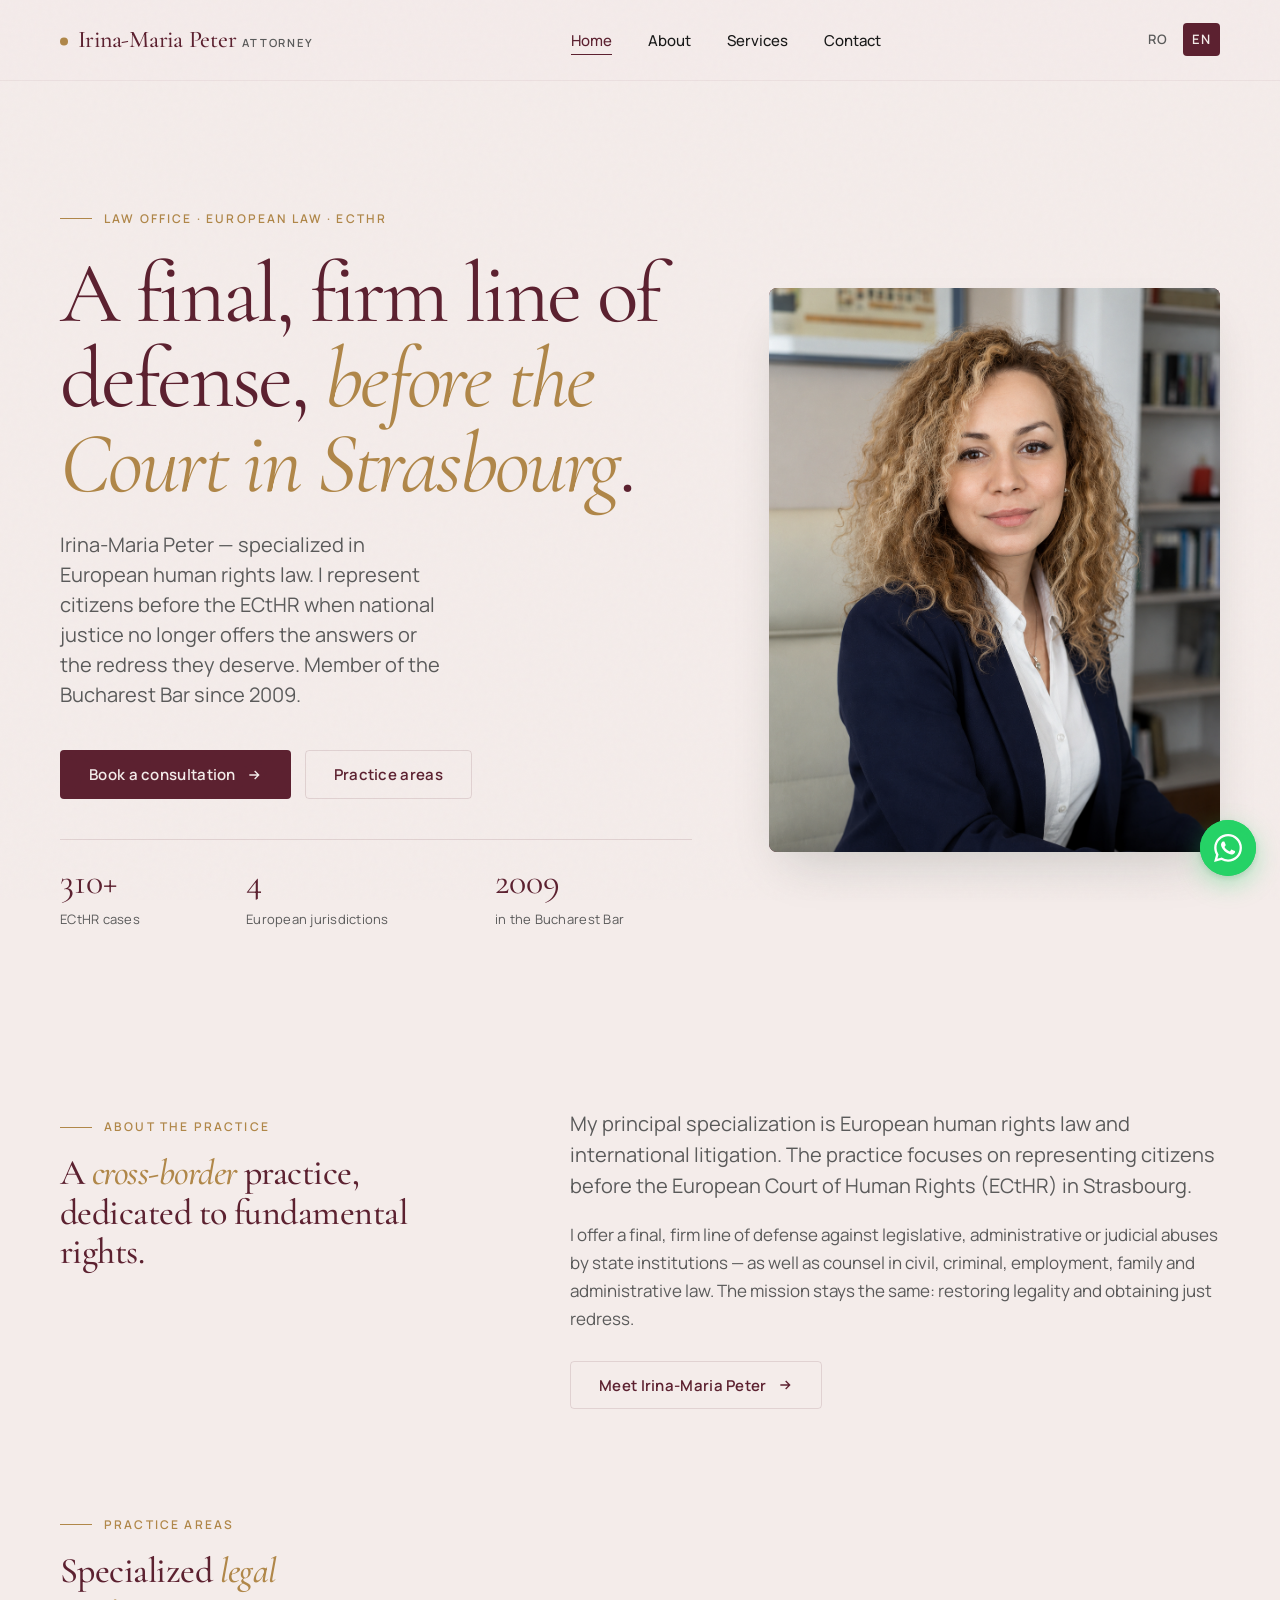
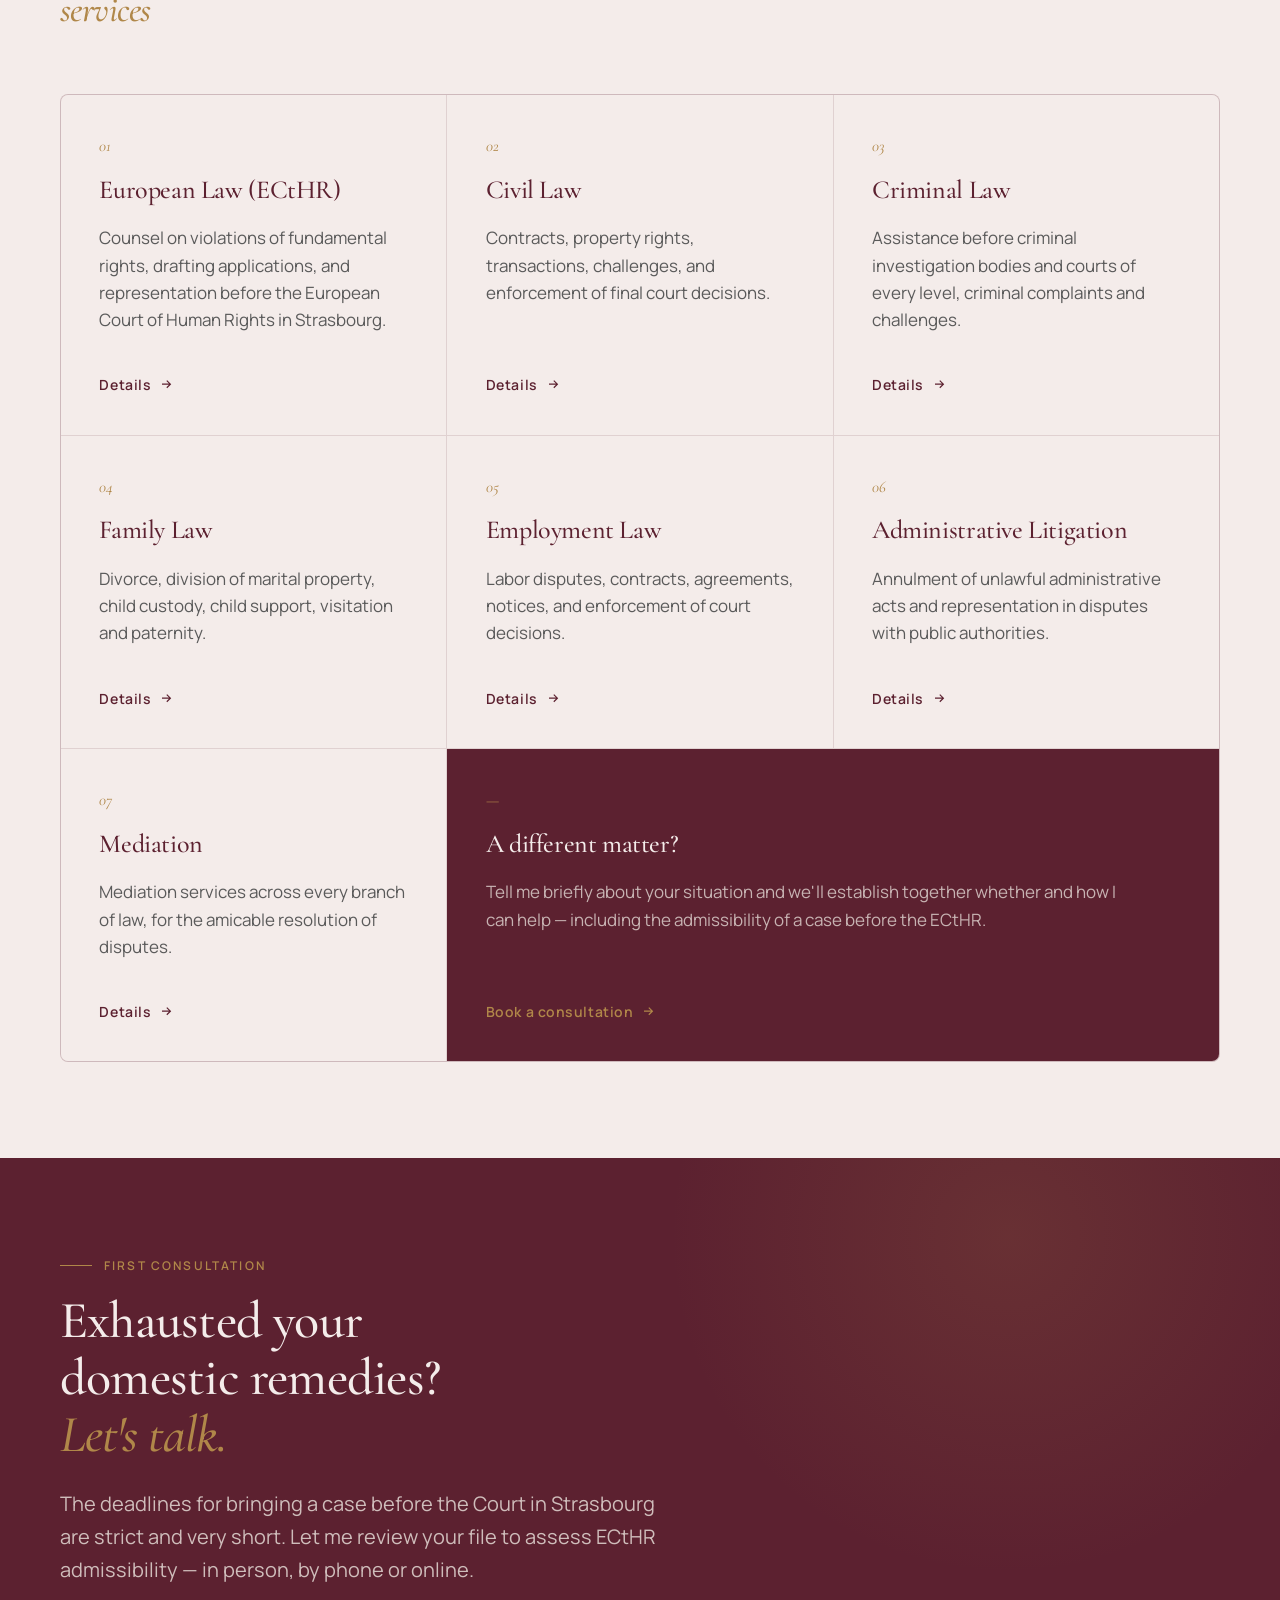
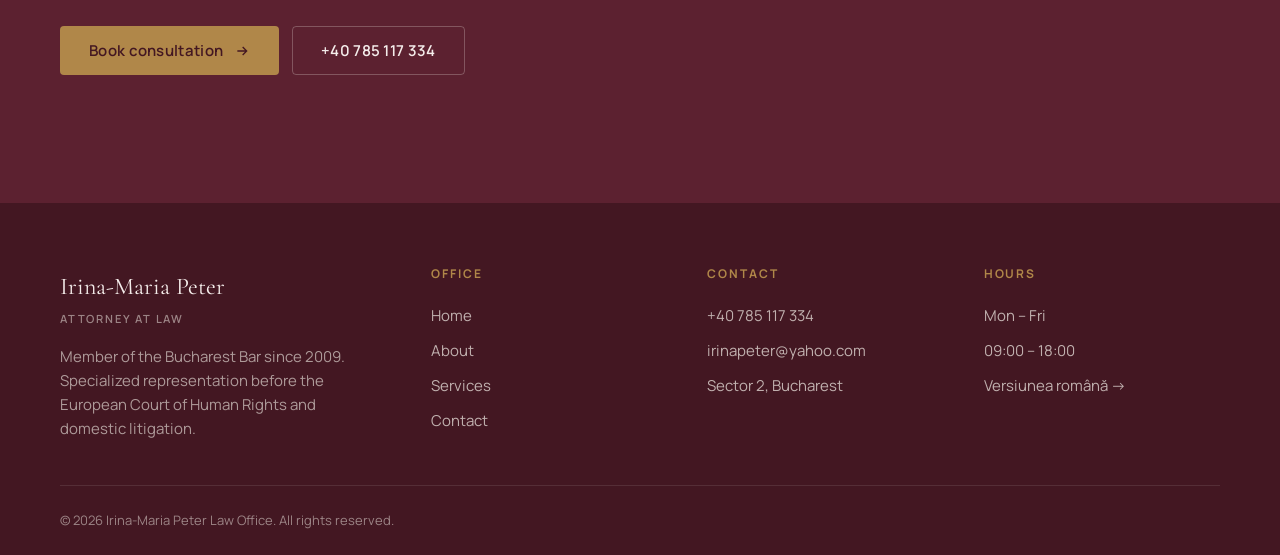
==== commit 452eac55: "keeped visiniu as color theme" ====
--- a/en/index.html
+++ b/en/index.html
@@ -28,8 +28,8 @@
   <meta name="twitter:title" content="Irina-Maria Peter, Attorney at Law — Bucharest" />
   <meta name="twitter:description" content="Attorney specialized in European human rights law and international litigation." />
 
-  <meta name="theme-color" content="#1f3a31" />
-  <link rel="icon" type="image/svg+xml" href="data:image/svg+xml,%3Csvg xmlns='http://www.w3.org/2000/svg' viewBox='0 0 32 32'%3E%3Crect width='32' height='32' rx='6' fill='%231f3a31'/%3E%3Ctext x='50%25' y='50%25' dy='.35em' text-anchor='middle' font-family='Georgia,serif' font-size='18' font-style='italic' fill='%23b08749'%3EI%3C/text%3E%3C/svg%3E" />
+  <meta name="theme-color" content="#5c2130" />
+  <link rel="icon" type="image/svg+xml" href="data:image/svg+xml,%3Csvg xmlns='http://www.w3.org/2000/svg' viewBox='0 0 32 32'%3E%3Crect width='32' height='32' rx='6' fill='%235c2130'/%3E%3Ctext x='50%25' y='50%25' dy='.35em' text-anchor='middle' font-family='Georgia,serif' font-size='18' font-style='italic' fill='%23b08749'%3EI%3C/text%3E%3C/svg%3E" />
 
   <link rel="preconnect" href="https://fonts.googleapis.com" />
   <link rel="preconnect" href="https://fonts.gstatic.com" crossorigin />
@@ -48,7 +48,7 @@
         "description": "Law office in Bucharest specialized in European human rights law, litigation before the ECtHR, and representation in civil, criminal, employment, family and administrative law.",
         "url": "https://avocat-popescu.ro/en/",
         "telephone": "+40785117334",
-        "email": "contact@avocat-popescu.ro",
+        "email": "irinapeter@yahoo.com",
         "priceRange": "$$",
         "image": "https://avocat-popescu.ro/assets/og-image.jpg",
         "address": {
@@ -280,7 +280,7 @@
           <h4>Contact</h4>
           <ul>
             <li><a href="tel:+40785117334">+40 785 117 334</a></li>
-            <li><a href="mailto:contact@avocat-popescu.ro">contact@avocat-popescu.ro</a></li>
+            <li><a href="mailto:irinapeter@yahoo.com">irinapeter@yahoo.com</a></li>
             <li>Sector 2, Bucharest</li>
           </ul>
         </div>
@@ -295,7 +295,6 @@
       </div>
       <div class="footer-meta">
         <span>© <span data-year>2026</span> Irina-Maria Peter Law Office. All rights reserved.</span>
-        <span>Bucharest Bar · Reg. No. RO00000000</span>
       </div>
     </div>
   </footer>
--- a/assets/styles.css
+++ b/assets/styles.css
@@ -3,19 +3,19 @@
    ========================================================= */
 :root {
   /* Colors */
-  --color-bg: #f5f1ea;
-  --color-bg-dim: #ebe5d9;
-  --color-bg-card: #faf7f1;
+  --color-bg: #f4ecea;
+  --color-bg-dim: #ecdcd9;
+  --color-bg-card: #fbf5f4;
   --color-ink: #1a1a1a;
   --color-ink-muted: #5a5a5a;
   --color-ink-soft: #8a8a8a;
-  --color-primary: #1f3a31;
-  --color-primary-dark: #142824;
-  --color-primary-soft: #2d4f43;
+  --color-primary: #5c2130;
+  --color-primary-dark: #431722;
+  --color-primary-soft: #7a3040;
   --color-accent: #b08749;
   --color-accent-dark: #8f6c34;
-  --color-line: rgba(31, 58, 49, 0.14);
-  --color-line-soft: rgba(31, 58, 49, 0.07);
+  --color-line: rgba(92, 33, 48, 0.13);
+  --color-line-soft: rgba(92, 33, 48, 0.06);
 
   /* Typography */
   --font-display: 'Cormorant Garamond', 'Times New Roman', serif;
@@ -209,7 +209,7 @@
   position: sticky;
   top: 0;
   z-index: 100;
-  background: rgba(245, 241, 234, 0.85);
+  background: rgba(244, 236, 234, 0.85);
   backdrop-filter: saturate(180%) blur(16px);
   -webkit-backdrop-filter: saturate(180%) blur(16px);
   border-bottom: 1px solid var(--color-line-soft);
@@ -1240,144 +1240,3 @@
 @media print {
   .whatsapp-fab { display: none; }
 }
-
-/* =========================================================
-   THEME PREVIEW VARIANTS  (temporary — remove after choosing)
-   Dark themes: the MAIN page background becomes navy / burgundy
-   and text becomes light. The gold accent is kept. Toggle via
-   the on-page switcher (see script.js).
-   ========================================================= */
-html[data-theme="bleumarin1"] {           /* Bleumarin — navy clasic */
-  --color-bg: #13233f;
-  --color-bg-dim: #0d1a31;
-  --color-bg-card: #1c2e4e;
-  --color-ink: #ece7dd;
-  --color-ink-muted: #aab3c5;
-  --color-ink-soft: #7d879c;
-  --color-primary: #ece7dd;
-  --color-primary-dark: #ffffff;
-  --color-primary-soft: #cdd3df;
-  --color-accent: #c99a54;
-  --color-line: rgba(236, 231, 221, 0.15);
-  --color-line-soft: rgba(236, 231, 221, 0.07);
-  --header-bg: rgba(15, 26, 49, 0.82);
-}
-html[data-theme="bleumarin2"] {           /* Bleumarin — albastru nocturn */
-  --color-bg: #172a55;
-  --color-bg-dim: #101f42;
-  --color-bg-card: #21386c;
-  --color-ink: #ece9e2;
-  --color-ink-muted: #b2bad0;
-  --color-ink-soft: #8089a6;
-  --color-primary: #ece9e2;
-  --color-primary-dark: #ffffff;
-  --color-primary-soft: #cfd5e6;
-  --color-accent: #cb9c55;
-  --color-line: rgba(236, 233, 226, 0.15);
-  --color-line-soft: rgba(236, 233, 226, 0.07);
-  --header-bg: rgba(16, 31, 66, 0.82);
-}
-html[data-theme="visiniu1"] {             /* Vișiniu — bordeaux profund */
-  --color-bg: #2c1219;
-  --color-bg-dim: #200c12;
-  --color-bg-card: #3b1b23;
-  --color-ink: #f0e6e2;
-  --color-ink-muted: #cbb0b4;
-  --color-ink-soft: #a08388;
-  --color-primary: #f0e6e2;
-  --color-primary-dark: #ffffff;
-  --color-primary-soft: #e0c9cd;
-  --color-accent: #c99a54;
-  --color-line: rgba(240, 230, 226, 0.14);
-  --color-line-soft: rgba(240, 230, 226, 0.07);
-  --header-bg: rgba(32, 12, 18, 0.82);
-}
-html[data-theme="visiniu2"] {             /* Vișiniu — vișiniu cald */
-  --color-bg: #3a1620;
-  --color-bg-dim: #2a0f17;
-  --color-bg-card: #4a232d;
-  --color-ink: #f1e7e3;
-  --color-ink-muted: #d1b6bb;
-  --color-ink-soft: #a98a90;
-  --color-primary: #f1e7e3;
-  --color-primary-dark: #ffffff;
-  --color-primary-soft: #e4cdd1;
-  --color-accent: #cf9f57;
-  --color-line: rgba(241, 231, 227, 0.14);
-  --color-line-soft: rgba(241, 231, 227, 0.07);
-  --header-bg: rgba(42, 15, 23, 0.82);
-}
-html[data-theme="visiniumediu"] {         /* Vișiniu mediu (între închis și deschis) */
-  --color-bg: #732d3a;
-  --color-bg-dim: #5e2430;
-  --color-bg-card: #843c49;
-  --color-ink: #f4e9e6;
-  --color-ink-muted: #ddc3c7;
-  --color-ink-soft: #ba989e;
-  --color-primary: #f4e9e6;
-  --color-primary-dark: #ffffff;
-  --color-primary-soft: #e7ced2;
-  --color-accent: #d7a860;
-  --color-line: rgba(244, 233, 230, 0.16);
-  --color-line-soft: rgba(244, 233, 230, 0.08);
-  --header-bg: rgba(94, 36, 48, 0.85);
-}
-
-/* --- Light tinted themes (dark text on a light colored background) --- */
-html[data-theme="bleumarinlight"] {       /* Bleumarin deschis */
-  --color-bg: #e9eef5;
-  --color-bg-dim: #dbe3ee;
-  --color-bg-card: #f5f8fc;
-  --color-primary: #1b2a4a;
-  --color-primary-dark: #111d33;
-  --color-primary-soft: #2a3f68;
-  --color-line: rgba(27, 42, 74, 0.13);
-  --color-line-soft: rgba(27, 42, 74, 0.06);
-  --header-bg: rgba(233, 238, 245, 0.85);
-}
-html[data-theme="albastrupraf"] {         /* Bleumarin praf (mai saturat) */
-  --color-bg: #d9e2ee;
-  --color-bg-dim: #c9d5e6;
-  --color-bg-card: #eaf0f7;
-  --color-primary: #22385c;
-  --color-primary-dark: #16273f;
-  --color-primary-soft: #33507a;
-  --color-line: rgba(34, 56, 92, 0.14);
-  --color-line-soft: rgba(34, 56, 92, 0.07);
-  --header-bg: rgba(217, 226, 238, 0.85);
-}
-html[data-theme="visiniulight"] {         /* Vișiniu deschis (blush) */
-  --color-bg: #f4ecea;
-  --color-bg-dim: #ecdcd9;
-  --color-bg-card: #fbf5f4;
-  --color-primary: #5c2130;
-  --color-primary-dark: #431722;
-  --color-primary-soft: #7a3040;
-  --color-line: rgba(92, 33, 48, 0.13);
-  --color-line-soft: rgba(92, 33, 48, 0.06);
-  --header-bg: rgba(244, 236, 234, 0.85);
-}
-
-/* --- Header tint: adapts to every variant (light or dark) --- */
-html[data-theme] .site-header { background: var(--header-bg); }
-
-/* --- Surface/text fixes needed ONLY for dark-background themes --- */
-html[data-mode="dark"] .site-footer,
-html[data-mode="dark"] .cta-strip,
-html[data-mode="dark"] .service-card.service-cta,
-html[data-mode="dark"] .service-card.service-cta:hover { background: var(--color-bg-dim); }
-
-html[data-mode="dark"] .hero-portrait,
-html[data-mode="dark"] .about-image { background: var(--color-bg-card); }
-
-/* CTA strip text was designed light-on-dark using --color-bg; flip to ink */
-html[data-mode="dark"] .cta-strip,
-html[data-mode="dark"] .cta-strip h2 { color: var(--color-ink); }
-html[data-mode="dark"] .cta-strip p { color: var(--color-ink-muted); }
-html[data-mode="dark"] .cta-strip .btn-primary { color: var(--color-bg); }
-
-/* Service CTA tile text */
-html[data-mode="dark"] .service-card.service-cta h3 { color: var(--color-ink); }
-html[data-mode="dark"] .service-card.service-cta p { color: var(--color-ink-muted); }
-html[data-mode="dark"] .service-card.service-cta .service-num,
-html[data-mode="dark"] .service-card.service-cta .service-link { color: var(--color-accent); }
